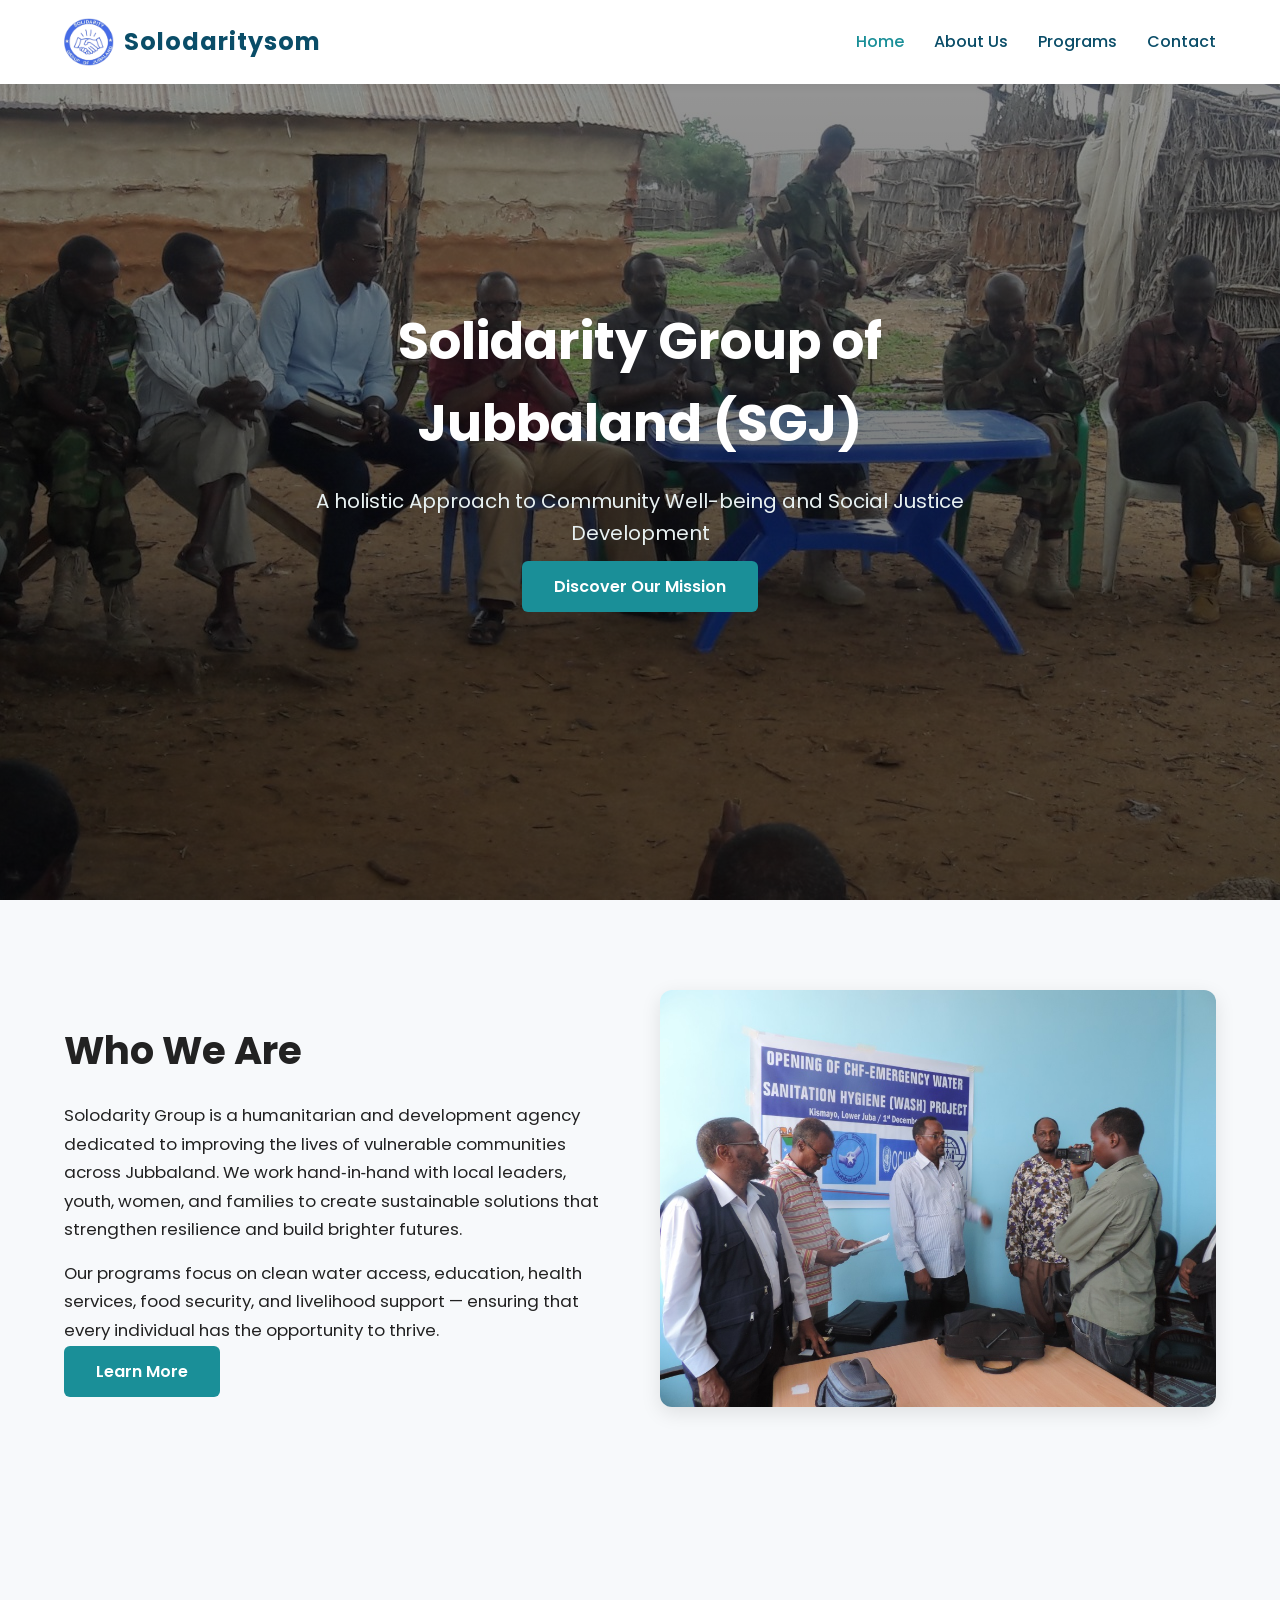
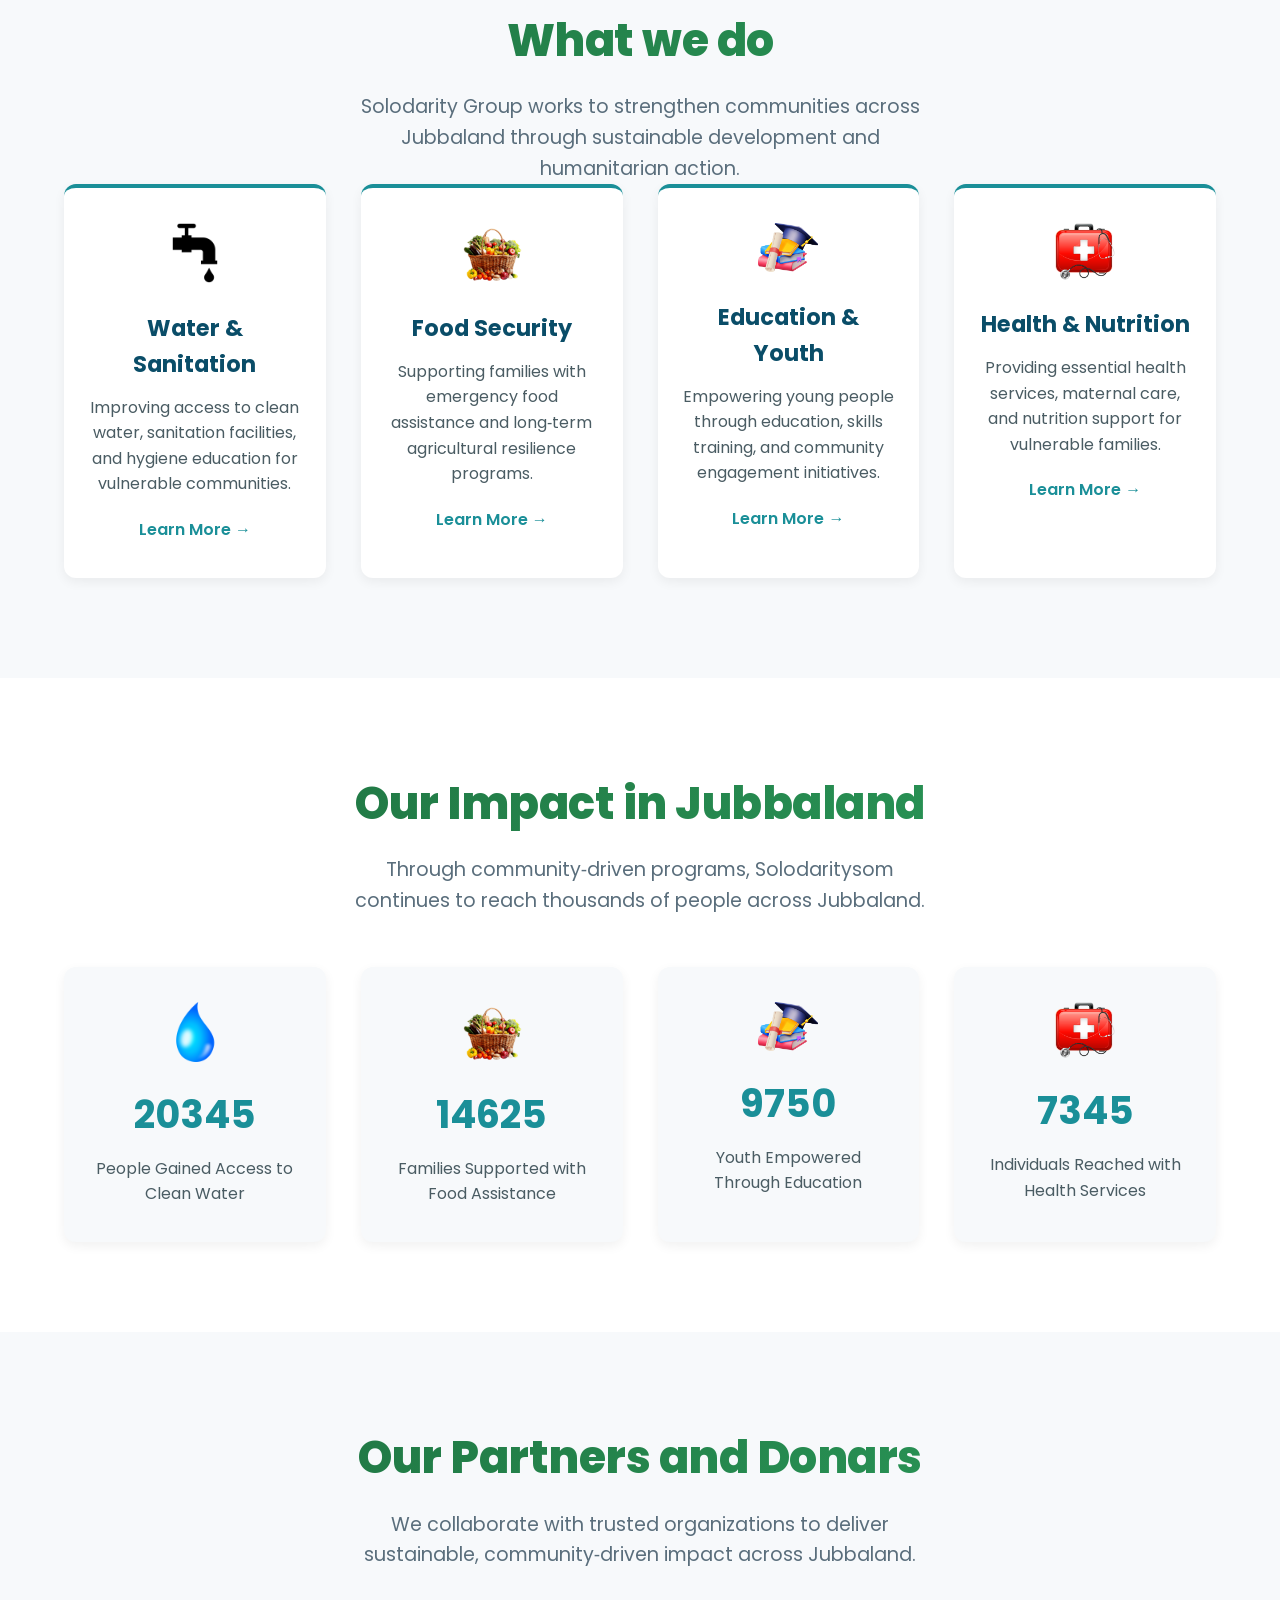
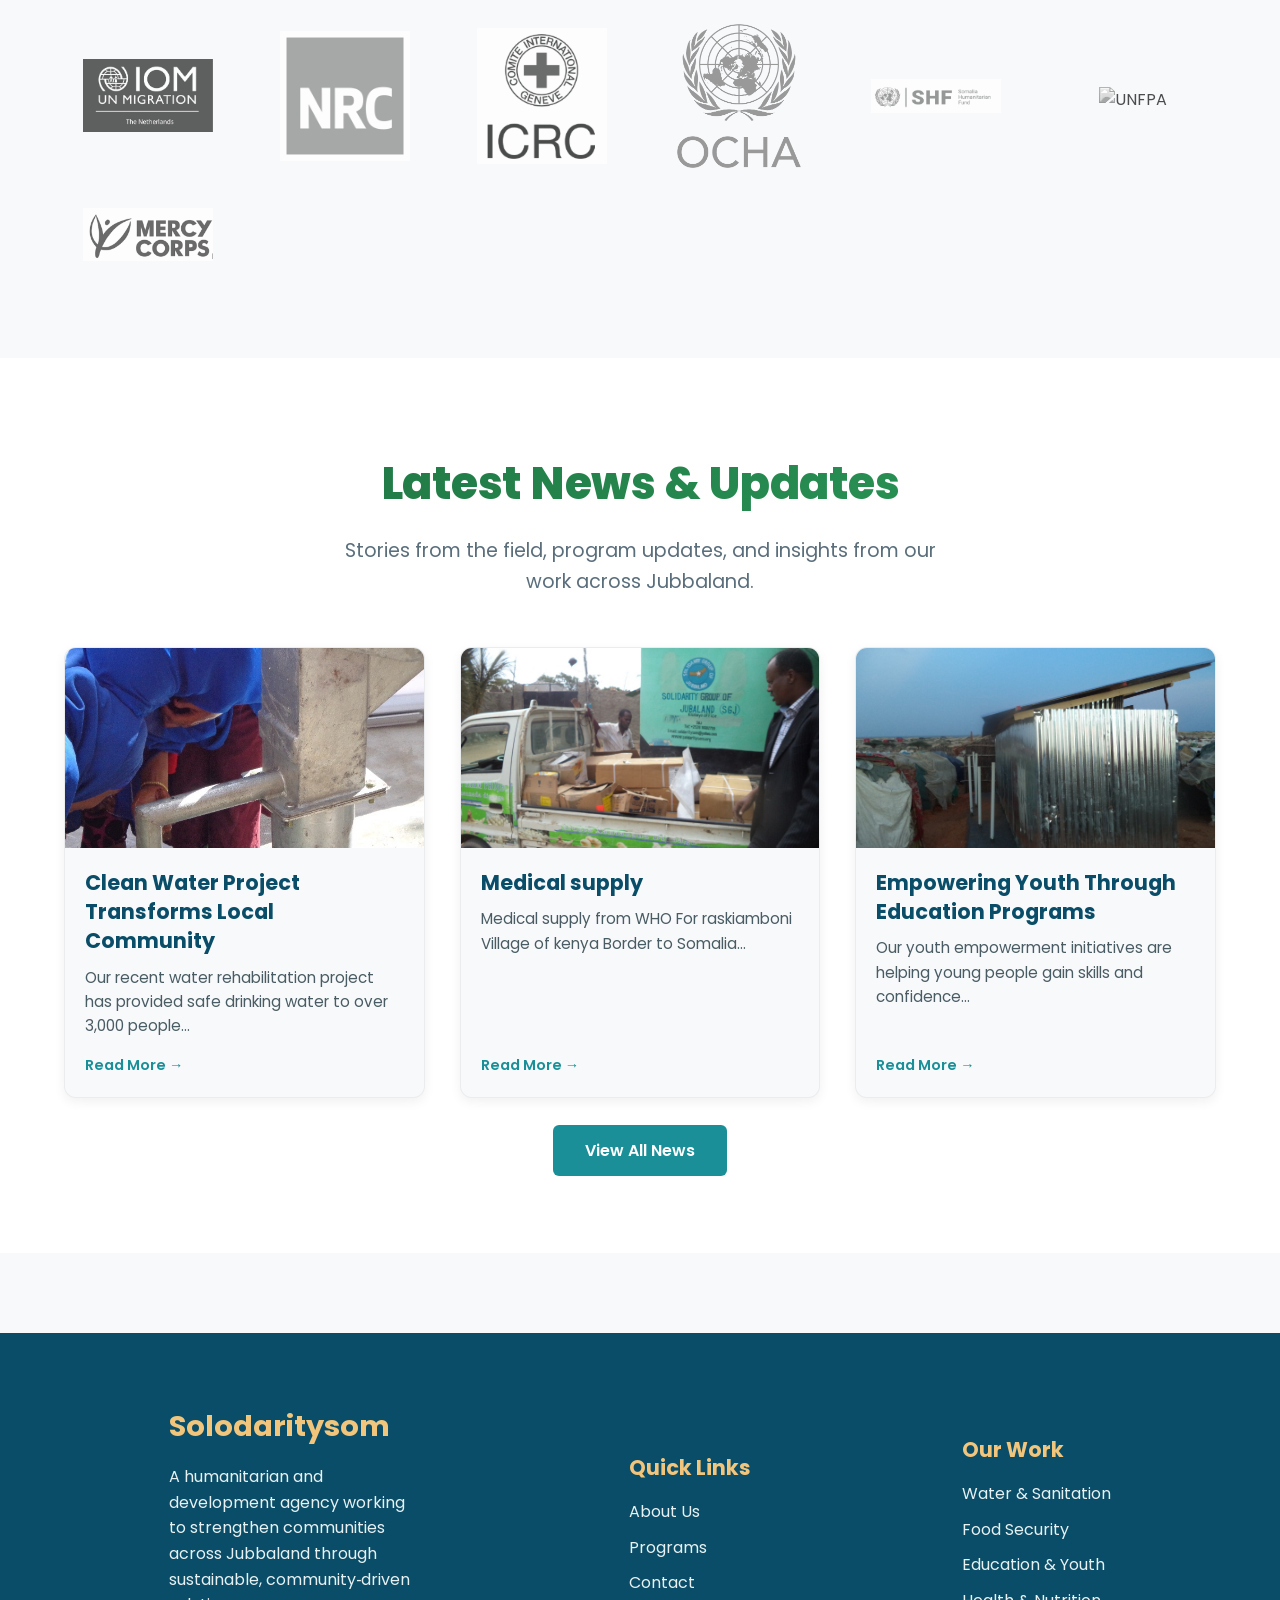
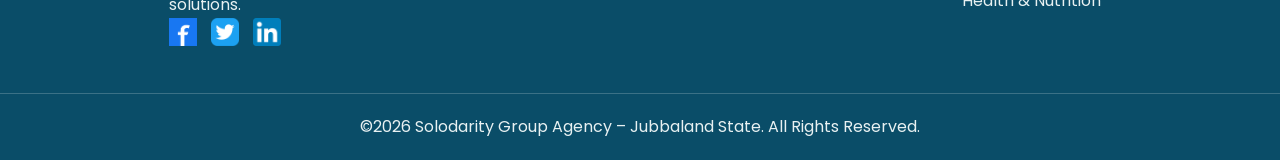
==== index.html @ e0de4ee2 "Updated the third face" ====
<!DOCTYPE html>
<html lang="en">
<head>
    <meta charset="UTF-8">
    <meta name="viewport" content="width=device-width, initial-scale=1.0">
    <title>Solodaritysom Agency | Jubbaland State</title>

    <!-- Main Stylesheet -->
    <link rel="stylesheet" href="assets/css/style.css">

    <!-- Google Fonts -->
    <link href="https://fonts.googleapis.com/css2?family=Poppins:wght@300;400;600;700&display=swap" rel="stylesheet">
    <style>
        .logo{
            display: flex;
            justify-content: center;
            flex-direction: row-reverse;
            align-items: center;
            
        }
        .logo img{
            width:50%;
            max-width:50px;
            margin-right:10px;
        }
    

     
        

        /* ========== TEAM SECTION STYLES ========== */
        .team-section {
            padding: 5rem 0;
            position: relative;
            overflow: hidden;
        }

        /* Decorative background elements */
        .team-section::before {
            content: '';
            position: absolute;
            top: -50%;
            right: -10%;
            width: 500px;
            height: 500px;
            background: radial-gradient(circle, rgba(30,111,63,0.03) 0%, rgba(30,111,63,0) 70%);
            border-radius: 50%;
            z-index: 0;
            pointer-events: none;
        }

        .team-section::after {
            content: '';
            position: absolute;
            bottom: -30%;
            left: -5%;
            width: 400px;
            height: 400px;
            background: radial-gradient(circle, rgba(43,155,90,0.03) 0%, rgba(43,155,90,0) 70%);
            border-radius: 50%;
            z-index: 0;
            pointer-events: none;
        }

        .section-header {
            text-align: center;
            margin-bottom: 3.5rem;
            position: relative;
            z-index: 1;
        }

        .section-title {
            font-size: 2.8rem;
            font-weight: 800;
            background: linear-gradient(135deg, #1e6f3f, #2b9b5a);
            background-clip: text;
            -webkit-background-clip: text;
            color: transparent;
            margin-bottom: 1rem;
            letter-spacing: -0.5px;
        }

        .section-subtitle {
            font-size: 1.2rem;
            color: #5a6e7c;
            max-width: 600px;
            margin: 0 auto;
            line-height: 1.6;
        }

        /* Team Grid - Responsive */
        .team-grid {
            display: grid;
            grid-template-columns: repeat(auto-fit, minmax(280px, 1fr));
            gap: 2.5rem;
            position: relative;
            z-index: 1;
        }

        /* Team Card Styling */
        .team-card {
            background: #ffffff;
            border-radius: 28px;
            overflow: hidden;
            box-shadow: 0 10px 30px rgba(0, 0, 0, 0.05);
            transition: all 0.4s cubic-bezier(0.4, 0, 0.2, 1);
            position: relative;
            backdrop-filter: blur(0px);
            border: 1px solid rgba(30, 111, 63, 0.08);
        }

        .team-card:hover {
            transform: translateY(-12px);
            box-shadow: 0 25px 45px rgba(30, 111, 63, 0.12);
            border-color: rgba(30, 111, 63, 0.2);
        }

        /* Image Container with Overlay */
        .team-image {
            position: relative;
            overflow: hidden;
            aspect-ratio: 1 / 1;
            background: linear-gradient(135deg, #e8f5e9, #c8e6d9);
        }

        .team-image img {
            width: 100%;
            height: 100%;
            object-fit: cover;
            transition: transform 0.6s ease;
        }

        .team-card:hover .team-image img {
            transform: scale(1.08);
        }

        /* Social Overlay */
        .social-overlay {
            position: absolute;
            bottom: -60px;
            left: 0;
            right: 0;
            background: linear-gradient(0deg, rgba(30,111,63,0.95) 0%, rgba(30,111,63,0.85) 100%);
            padding: 1rem;
            display: flex;
            justify-content: center;
            gap: 1.2rem;
            transition: bottom 0.4s ease;
            backdrop-filter: blur(4px);
        }

        .team-card:hover .social-overlay {
            bottom: 0;
        }

        .social-overlay a {
            color: white;
            font-size: 1.3rem;
            transition: all 0.3s ease;
            width: 36px;
            height: 36px;
            display: inline-flex;
            align-items: center;
            justify-content: center;
            border-radius: 50%;
            background: rgba(255, 255, 255, 0.2);
            text-decoration: none;
        }

        .social-overlay a:hover {
            background: white;
            color: #1e6f3f;
            transform: translateY(-3px);
        }

        /* Team Info */
        .team-info {
            padding: 1.5rem;
            text-align: center;
            background: white;
        }

        .team-name {
            font-size: 1.4rem;
            font-weight: 700;
            color: #1e2a41;
            margin-bottom: 0.4rem;
            transition: color 0.3s;
        }

        .team-card:hover .team-name {
            color: #1e6f3f;
        }

        .team-title {
            font-size: 0.9rem;
            color: #1e6f3f;
            font-weight: 600;
            text-transform: uppercase;
            letter-spacing: 1px;
            margin-bottom: 0.8rem;
            display: inline-block;
            background: #eef7f0;
            padding: 0.2rem 0.8rem;
            border-radius: 20px;
        }

        .team-bio {
            font-size: 0.9rem;
            color: #6c7a8e;
            line-height: 1.5;
            margin-top: 0.5rem;
        }

        /* Responsive Breakpoints */
        @media (max-width: 992px) {
            .team-section {
                padding: 4rem 0;
            }
            
            .section-title {
                font-size: 2.4rem;
            }
            
            .section-subtitle {
                font-size: 1.1rem;
            }
            
            .team-grid {
                gap: 2rem;
            }
        }

        @media (max-width: 768px) {
            .team-section {
                padding: 3rem 0;
            }
            
            .section-title {
                font-size: 2rem;
            }
            
            .section-subtitle {
                font-size: 1rem;
                padding: 0 1rem;
            }
            
            .team-grid {
                grid-template-columns: repeat(auto-fit, minmax(260px, 1fr));
                gap: 1.8rem;
            }
            
            .team-name {
                font-size: 1.25rem;
            }
            
            .team-info {
                padding: 1.2rem;
            }
            
            .social-overlay {
                bottom: 0;
                opacity: 0.9;
                background: linear-gradient(0deg, rgba(30,111,63,0.98) 0%, rgba(30,111,63,0.9) 100%);
            }
            
            /* On mobile, always show social icons but with slight transparency */
            .team-card .social-overlay {
                bottom: 0;
                transform: translateY(0);
                background: linear-gradient(0deg, #1e6f3f, #2b9b5a);
            }
            
            .team-card:hover .social-overlay {
                bottom: 0;
            }
        }

        @media (max-width: 480px) {
            .team-section {
                padding: 2.5rem 0;
            }
            
            .section-title {
                font-size: 1.8rem;
            }
            
            .team-grid {
                grid-template-columns: 1fr;
                max-width: 320px;
                margin: 0 auto;
                gap: 1.5rem;
            }
            
            .team-name {
                font-size: 1.2rem;
            }
            
            .team-title {
                font-size: 0.8rem;
            }
            
            .team-bio {
                font-size: 0.85rem;
            }
            
            .social-overlay a {
                width: 32px;
                height: 32px;
                font-size: 1.1rem;
            }
        }

        /* Animation on Scroll (optional subtle entrance) */
        .team-card {
            opacity: 0;
            transform: translateY(30px);
            animation: fadeInUp 0.6s ease forwards;
        }

        .team-card:nth-child(1) { animation-delay: 0.1s; }
        .team-card:nth-child(2) { animation-delay: 0.2s; }
        .team-card:nth-child(3) { animation-delay: 0.3s; }
        .team-card:nth-child(4) { animation-delay: 0.4s; }

        @keyframes fadeInUp {
            to {
                opacity: 1;
                transform: translateY(0);
            }
        }

        /* Optional: subtle pulse on social icons */
        @keyframes gentlePulse {
            0%, 100% { transform: scale(1); }
            50% { transform: scale(1.05); }
        }

        .social-overlay a:hover {
            animation: gentlePulse 0.3s ease;
        }
      
    </style>

    
</head>

<body>

    <!-- ================= HEADER ================= -->
<header class="main-header">
    <div class="container header-container">

        <div class="logo">
            <h2>Solodaritysom</h2>
            <img src="assets/images/solidarityGroupLogo.png"/>
        </div>

        <nav class="navbar">
            <ul class="nav-links">
                <li><a href="index.html" class="active">Home</a></li>
                <li><a href="about.html">About Us</a></li>
                <li><a href="programs.html">Programs</a></li>
                <li><a href="contact.html">Contact</a></li>
            </ul>
        </nav>

        <!-- Mobile Menu Icon -->
        <div class="menu-toggle" id="mobile-menu">
            <span class="bar"></span>
            <span class="bar"></span>
            <span class="bar"></span>
        </div>

    </div>
</header>


    <!-- ================= HERO SECTION (Video will be added later) ================= -->
   <!-- ================= HERO SECTION WITH VIDEO ================= -->
<section class="hero">
    <video autoplay muted loop playsinline class="hero-video">
        <source src="assets/videos/homepage-video.mp4" type="video/mp4">
    </video>

    <div class="overlay"></div>

    <div class="hero-content fade-in">
        <h1>Solidarity Group of Jubbaland (SGJ)</h1>
        <p>A holistic Approach to Community Well-being and Social Justice Development</p>
        <a href="programs.html" class="btn-primary">Discover Our Mission</a>
    </div>
</section>
<section class="who-we-are">
    <div class="container who-grid">

        <div class="who-text reveal">
            <h2>Who We Are</h2>
            <p>
                Solodarity Group is a humanitarian and development agency dedicated to improving the lives of vulnerable communities across Jubbaland. 
                We work hand‑in‑hand with local leaders, youth, women, and families to create sustainable solutions that strengthen resilience and build brighter futures.
            </p>

            <p>
                Our programs focus on clean water access, education, health services, food security, and livelihood support — ensuring that every individual has the opportunity to thrive.
            </p>

            <a href="about.html" class="btn-primary">Learn More</a>
        </div>

        <div class="who-image reveal">
            <img src="assets/images/whoweare.jpeg" alt="Who We Are">
        </div>

    </div>
</section>
<!-- ================= PROGRAMS SECTION ================= -->
<section class="programs-section">
    <div class="container">
        <h2 class="section-title">What we do</h2>
        <p class="section-subtitle">
            Solodarity Group works to strengthen communities across Jubbaland through sustainable development and humanitarian action.
        </p>

        <div class="programs-grid">

            <!-- Program Card 1 -->
            <div class="program-card">
                <div class="icon">
                    <img src="assets/images/icons/water_sanataion.png" alt="Water Access">
                </div>
                <h3>Water & Sanitation</h3>
                <p>Improving access to clean water, sanitation facilities, and hygiene education for vulnerable communities.</p>
                <a href="programs.html" class="learn-more">Learn More →</a>
            </div>

            <!-- Program Card 2 -->
            <div class="program-card">
                <div class="icon">
                    <img src="assets/images/icons/food-basket.png" alt="Food Security">
                </div>
                <h3>Food Security</h3>
                <p>Supporting families with emergency food assistance and long‑term agricultural resilience programs.</p>
                <a href="programs.html" class="learn-more">Learn More →</a>
            </div>

            <!-- Program Card 3 -->
            <div class="program-card">
                <div class="icon">
                    <img src="assets/images/icons/education-cap.png" alt="Education">
                </div>
                <h3>Education & Youth</h3>
                <p>Empowering young people through education, skills training, and community engagement initiatives.</p>
                <a href="programs.html" class="learn-more">Learn More →</a>
            </div>

            <!-- Program Card 4 -->
            <div class="program-card">
                <div class="icon">
                    <img src="assets/images/icons/health-care.png" alt="Health Support">
                </div>
                <h3>Health & Nutrition</h3>
                <p>Providing essential health services, maternal care, and nutrition support for vulnerable families.</p>
                <a href="programs.html" class="learn-more">Learn More →</a>
            </div>

        </div>
    </div>
</section>
<!-- ================= IMPACT SECTION ================= -->
<section class="impact-section">
    <div class="container">
        <h2 class="section-title">Our Impact in Jubbaland</h2>
        <p class="section-subtitle">
            Through community‑driven programs, Solodaritysom continues to reach thousands of people across Jubbaland.
        </p>

        <div class="impact-grid">

            <div class="impact-card">
                <img src="assets/images/icons/water-drop.png" alt="Water Impact">
                <h3 class="counter" data-target="25000">0</h3>
                <p>People Gained Access to Clean Water</p>
            </div>

            <div class="impact-card">
                <img src="assets/images/icons/food-basket.png" alt="Food Impact">
                <h3 class="counter" data-target="18000">0</h3>
                <p>Families Supported with Food Assistance</p>
            </div>

            <div class="impact-card">
                <img src="assets/images/icons/education-cap.png" alt="Education Impact">
                <h3 class="counter" data-target="12000">0</h3>
                <p>Youth Empowered Through Education</p>
            </div>

            <div class="impact-card">
                <img src="assets/images/icons/health-care.png" alt="Health Impact">
                <h3 class="counter" data-target="9000">0</h3>
                <p>Individuals Reached with Health Services</p>
            </div>

        </div>
    </div>
</section>

<!-- ================= PARTNERS SECTION ================= -->
<section class="partners-section">
    <div class="container">
        <h2 class="section-title">Our Partners and Donars</h2>
        <p class="section-subtitle">
            We collaborate with trusted organizations to deliver sustainable, community‑driven impact across Jubbaland.
        </p>

        <div class="partners-grid">

            <div class="partner-logo">
                <img src="assets/images/partners/iom.png" alt="IOM">
            </div>

            <div class="partner-logo">
                <img src="assets/images/partners/nrc.png" alt="NRC">
            </div>

            <div class="partner-logo">
                <img src="assets/images/partners/icrc.png" alt="ICRC">
            </div>

            <div class="partner-logo">
                <img src="assets/images/partners/ocha.png" alt="OCHA">
            </div>

            <div class="partner-logo">
                <img src="assets/images/partners/SHF.png" alt="SHF">
            </div>

            <div class="partner-logo">
                <img src="assets/images/partners/UNFPA.png" alt="UNFPA">
            </div>
  <div class="partner-logo">
                <img src="assets/images/partners/mercycorps.png" alt="mercycorps">
            </div>
        </div>
    </div>
</section>
<!-- ================= BLOG PREVIEW SECTION ================= -->
<section class="blog-preview-section">
    <div class="container">
        <h2 class="section-title">Latest News & Updates</h2>
        <p class="section-subtitle">
            Stories from the field, program updates, and insights from our work across Jubbaland.
        </p>

        <div class="blog-grid">

            <div class="blog-card reveal">
                <img src="assets/images/programs/water_comunity.jpeg" alt="Blog Image">
                <div class="blog-content">
                    <h3>Clean Water Project Transforms Local Community</h3>
                    <p>Our recent water rehabilitation project has provided safe drinking water to over 3,000 people...</p>
                    <a href="blog.html" class="read-more">Read More →</a>
                </div>
            </div>

            <div class="blog-card reveal">
                <img src="assets/images/programs/Medical_Supply.jpeg" alt="Blog Image">
                <div class="blog-content">
                    <h3>Medical supply</h3>
                    <p>Medical supply from WHO For raskiamboni Village of kenya Border to Somalia...</p>
                    <a href="blog.html" class="read-more">Read More →</a>
                </div>
            </div>

            <div class="blog-card reveal">
                <img src="assets/images/programs/oldtoilets.jpeg" alt="Blog Image">
                <div class="blog-content">
                    <h3>Empowering Youth Through Education Programs</h3>
                    <p>Our youth empowerment initiatives are helping young people gain skills and confidence...</p>
                    <a href="blog.html" class="read-more">Read More →</a>
                </div>
            </div>

        </div>

        <div class="blog-btn-container">
            <a href="blog.html" class="btn-primary">View All News</a>
        </div>
    </div>
</section>
<!-- ===========================
     WHO WE ARE SECTION
=========================== -->


    <!-- ================= FOOTER ================= -->
<footer class="footer">
    <div class="container footer-grid">

        <!-- Column 1: About -->
        <div class="footer-col">
            <h3>Solodaritysom</h3>
            <p>
                A humanitarian and development agency working to strengthen communities 
                across Jubbaland through sustainable, community‑driven solutions.
            </p>

            <div class="social-links">
                <a href="#"><img src="assets/images/icons/facebook.webp" alt="Facebook"></a>
                <a href="#"><img src="assets/images/icons/twitter-app-icon.webp" alt="Twitter"></a>
                <a href="#"><img src="assets/images/icons/LinkedIn_icon.svg.webp" alt="LinkedIn"></a>
                
            </div>
        </div>

        <!-- Column 2: Quick Links -->
        <div class="footer-col">
            <h4>Quick Links</h4>
            <ul>
                <li><a href="about.html">About Us</a></li>
                <li><a href="programs.html">Programs</a></li>
                <li><a href="contact.html">Contact</a></li>
             
            </ul>
        </div>

        <!-- Column 3: Programs -->
        <div class="footer-col">
            <h4>Our Work</h4>
            <ul>
                <li><a href="#">Water & Sanitation</a></li>
                <li><a href="#">Food Security</a></li>
                <li><a href="#">Education & Youth</a></li>
                <li><a href="#">Health & Nutrition</a></li>
            </ul>
        </div>

        <!-- Column 4: Newsletter -->
      

    </div>

    <div class="footer-bottom">
        <p>©2026 Solodarity Group Agency – Jubbaland State. All Rights Reserved.</p>
    </div>
</footer>


    <!-- Main JS -->
    <script src="assets/js/main.js"></script>

</body>
</html>
---- assets/css/style.css ----
/* Global Reset */
* {
    margin: 0;
    padding: 0;
    box-sizing: border-box;
}

body {
    font-family: 'Poppins', sans-serif;
    background: #f7f9fb;
    color: #222;
    line-height: 1.6;
}

/* Header */
.main-header {
    width: 100%;
    padding: 20px 60px;
    display: flex;
    justify-content: space-between;
    align-items: center;
    background: #ffffff;
    box-shadow: 0 2px 10px rgba(0,0,0,0.05);
    position: fixed;
    top: 0;
    z-index: 1000;
}

.logo h2 {
    color: #0a4d68;
    font-weight: 700;
}

.navbar ul {
    display: flex;
    gap: 30px;
    list-style: none;
}

.navbar a {
    text-decoration: none;
    color: #0a4d68;
    font-weight: 500;
}

.navbar a.active,
.navbar a:hover {
    color: #1a8f98;
}
/* ================= HEADER STYLING ================= */

.main-header {
    width: 100%;
    background: #ffffff;
    padding: 18px 0;
    position: fixed;
    top: 0;
    left: 0;
    z-index: 2000;
    box-shadow: 0 2px 10px rgba(0,0,0,0.05);
    transition: 0.3s ease;
}

.header-container {
    width: 90%;
    max-width: 1300px;
    margin: auto;
    display: flex;
    justify-content: space-between;
    align-items: center;
}

.logo h2 {
    color: #0A4D68;
    font-weight: 700;
    letter-spacing: 1px;
}

/* Desktop Navigation */
.nav-links {
    display: flex;
    gap: 35px;
    list-style: none;
}

.nav-links a {
    text-decoration: none;
    color: #0A4D68;
    font-weight: 500;
    transition: 0.3s ease;
}

.nav-links a:hover,
.nav-links a.active {
    color: #1A8F98;
}

/* ================= MOBILE MENU ================= */

.menu-toggle {
    display: none;
    flex-direction: column;
    cursor: pointer;
    gap: 5px;
}

.menu-toggle .bar {
    width: 28px;
    height: 3px;
    background: #0A4D68;
    transition: 0.3s ease;
}

/* Mobile Navigation Hidden by Default */
.nav-links {
    transition: 0.4s ease;
}

@media (max-width: 900px) {

    .menu-toggle {
        display: flex;
    }

    .nav-links {
        position: absolute;
        top: 70px;
        right: 0;
        width: 100%;
        background: #ffffff;
        flex-direction: column;
        align-items: center;
        padding: 25px 0;
        gap: 25px;
        transform: translateY(-200%);
        box-shadow: 0 4px 12px rgba(0,0,0,0.1);
    }

    .nav-links.active {
        transform: translateY(0);
    }

    /* Hamburger Animation */
    .menu-toggle.open .bar:nth-child(1) {
        transform: rotate(45deg) translate(5px, 6px);
    }

    .menu-toggle.open .bar:nth-child(2) {
        opacity: 0;
    }

    .menu-toggle.open .bar:nth-child(3) {
        transform: rotate(-45deg) translate(5px, -6px);
    }
}

/* Sticky Header Shrink Effect */
.main-header.scrolled {
    padding: 10px 0;
    box-shadow: 0 3px 12px rgba(0,0,0,0.1);
}

/* Hero Section */

.hero {
    height: 100vh;
    background: linear-gradient(to bottom, rgba(0,0,0,0.4), rgba(0,0,0,0.6)),
                url('../images/banner.jpeg') center/cover no-repeat;
    display: flex;
    justify-content: center;
    align-items: center;
    text-align: center;
    padding: 0 20px;
}

.hero h1 {
    font-size: 3rem;
    color: #fff;
    font-weight: 700;
}

.hero p {
    color: #e6e6e6;
    margin: 20px 0;
    font-size: 1.2rem;
}

.btn-primary {
    padding: 12px 30px;
    background: #1a8f98;
    color: #fff;
    text-decoration: none;
    border-radius: 6px;
    font-weight: 600;
}
/* ================= BLOG HERO ================= */
.blog-hero {
    padding: 140px 0 80px;
    background: linear-gradient(rgba(10,20,30,0.6), rgba(10,20,30,0.6)),
                url('../images/Solodarity\ Group\ agency.png') center/cover no-repeat;
    text-align: center;
    color: #fff;
}

/* ================= BLOG LIST ================= */
/* ================= BLOG LIST SECTION - COMPLETE RESPONSIVE STYLES ================= */

.blog-list-section {
    padding: 5rem 0;
    background: #f8fafd;
    width: 100%;
    overflow-x: hidden;
}

.container {
    width: 90%;
    max-width: 1280px;
    margin: 0 auto;
}

.blog-list-grid {
    display: grid;
    grid-template-columns: repeat(3, 1fr);
    gap: 2rem;
    margin-top: 1rem;
}

/* Blog Card Styles */
.blog-card {
    background: #ffffff;
    border-radius: 28px;
    overflow: hidden;
    box-shadow: 0 10px 25px rgba(0, 0, 0, 0.05);
    transition: all 0.3s cubic-bezier(0.4, 0, 0.2, 1);
    display: flex;
    flex-direction: column;
    height: 100%;
}

.blog-card:hover {
    transform: translateY(-8px);
    box-shadow: 0 20px 35px -12px rgba(0, 0, 0, 0.15);
}

.blog-card img {
    width: 100%;
    height: 220px;
    object-fit: cover;
    transition: transform 0.5s ease;
}

.blog-card:hover img {
    transform: scale(1.05);
}

.blog-content {
    padding: 1.8rem;
    flex: 1;
    display: flex;
    flex-direction: column;
}

.blog-content h3 {
    font-size: 1.35rem;
    font-weight: 700;
    color: #1e2a41;
    margin-bottom: 0.75rem;
    line-height: 1.4;
    transition: color 0.3s ease;
}

.blog-card:hover .blog-content h3 {
    color: #1e6f3f;
}

.blog-content p {
    color: #5a6e7c;
    line-height: 1.6;
    margin-bottom: 1.25rem;
    font-size: 0.95rem;
    flex: 1;
}

.read-more {
    display: inline-flex;
    align-items: center;
    gap: 6px;
    color: #1e6f3f;
    font-weight: 600;
    text-decoration: none;
    font-size: 0.9rem;
    transition: gap 0.3s ease;
    margin-top: auto;
}

.read-more:hover {
    gap: 12px;
    color: #145c34;
}

/* Reveal Animation */
.reveal {
    opacity: 0;
    transform: translateY(30px);
    transition: all 0.7s ease;
}

.reveal.active {
    opacity: 1;
    transform: translateY(0);
}

/* ================= RESPONSIVE BREAKPOINTS ================= */

/* Tablet Landscape / Medium Screens (1024px and below) */
@media (max-width: 1024px) {
    .blog-list-grid {
        gap: 1.5rem;
    }
    
    .blog-content {
        padding: 1.5rem;
    }
    
    .blog-content h3 {
        font-size: 1.25rem;
    }
    
    .blog-card img {
        height: 200px;
    }
}

/* Tablet Portrait (768px to 1023px) */
@media (max-width: 768px) {
    .blog-list-section {
        padding: 3.5rem 0;
    }
    
    .blog-list-grid {
        grid-template-columns: repeat(2, 1fr);
        gap: 1.5rem;
    }
    
    .blog-content {
        padding: 1.25rem;
    }
    
    .blog-content h3 {
        font-size: 1.2rem;
    }
    
    .blog-content p {
        font-size: 0.9rem;
        line-height: 1.5;
    }
    
    .blog-card img {
        height: 180px;
    }
}

/* Mobile Large (480px to 767px) */
@media (max-width: 600px) {
    .blog-list-section {
        padding: 2.5rem 0;
    }
    
    .blog-list-grid {
        grid-template-columns: 1fr;
        gap: 1.8rem;
        max-width: 450px;
        margin-left: auto;
        margin-right: auto;
    }
    
    .blog-content {
        padding: 1.25rem;
    }
    
    .blog-content h3 {
        font-size: 1.2rem;
    }
    
    .blog-card img {
        height: 200px;
    }
}

/* Mobile Small (up to 480px) */
@media (max-width: 480px) {
    .blog-list-section {
        padding: 2rem 0;
    }
    
    .container {
        width: 92%;
    }
    
    .blog-list-grid {
        gap: 1.5rem;
    }
    
    .blog-content {
        padding: 1rem;
    }
    
    .blog-content h3 {
        font-size: 1.1rem;
        margin-bottom: 0.5rem;
    }
    
    .blog-content p {
        font-size: 0.85rem;
        margin-bottom: 1rem;
    }
    
    .blog-card img {
        height: 180px;
    }
    
    .read-more {
        font-size: 0.85rem;
    }
}

/* Optional: Add smooth container padding for extra small devices */
@media (max-width: 360px) {
    .blog-content {
        padding: 0.9rem;
    }
    
    .blog-content h3 {
        font-size: 1rem;
    }
}

/* ================= ADDITIONAL ENHANCEMENTS ================= */

/* Optional: Add a subtle gradient border on hover for cards */
.blog-card {
    position: relative;
    border: 1px solid rgba(0, 0, 0, 0.05);
}

.blog-card::before {
    content: '';
    position: absolute;
    top: 0;
    left: 0;
    right: 0;
    height: 4px;
    background: linear-gradient(90deg, #1e6f3f, #2b9b5a);
    transform: scaleX(0);
    transition: transform 0.3s ease;
    border-radius: 28px 28px 0 0;
}

.blog-card:hover::before {
    transform: scaleX(1);
}

/* Optional: Image overlay effect for better visual appeal */
.blog-card {
    position: relative;
}

.blog-card img {
    display: block;
}

/* Accessibility: Focus styles for better keyboard navigation */
.read-more:focus-visible {
    outline: 2px solid #1e6f3f;
    outline-offset: 2px;
    border-radius: 4px;
}

/* Optional: Loading lazy images gracefully */
.blog-card img[loading="lazy"] {
    background: #f0f2f5;
}

/* ================= HERO VIDEO SECTION ================= */

.hero {
    position: relative;
    height: 100vh;
    width: 100%;
    overflow: hidden;
    display: flex;
    justify-content: center;
    align-items: center;
}

.hero-video {
    position: absolute;
    top: 50%;
    left: 50%;
    min-width: 100%;
    min-height: 100%;
    width: auto;
    height: auto;
    z-index: -2;
    transform: translate(-50%, -50%);
    object-fit: cover;
}

/* Dark overlay */
.overlay {
    position: absolute;
    top: 0;
    left: 0;
    width: 100%;
    height: 100%;
    background: rgba(10, 20, 30, 0.55);
    z-index: -1;
}

/* Hero content */
.hero-content {
    text-align: center;
    color: #fff;
    padding: 0 20px;
    max-width: 800px;
}

.hero-content h1 {
    font-size: 3.2rem;
    font-weight: 700;
    margin-bottom: 15px;
}

.hero-content p {
    font-size: 1.25rem;
    margin-bottom: 25px;
    color: #e8f1f2;
}

/* Button */
.btn-primary {
    padding: 14px 32px;
    background: #1a8f98;
    color: #fff;
    text-decoration: none;
    border-radius: 6px;
    font-weight: 600;
    transition: 0.3s ease;
}

.btn-primary:hover {
    background: #0f6c74;
}

/* Fade-in animation */
.fade-in {
    opacity: 0;
    animation: fadeIn 1.8s ease forwards;
}

@keyframes fadeIn {
    to {
        opacity: 1;
    }
}

/* Mobile fallback image */
@media (max-width: 768px) {
    .hero-video {
        display: none;
    }

    .hero {
        background: url('../images/banner.jpeg') center/cover no-repeat;
    }

    .hero-content h1 {
        font-size: 2.2rem;
    }
}
/* ================= PROGRAMS SECTION ================= */

.programs-section {
    padding: 100px 0;
    background: #f7f9fb;
}

.section-title {
    text-align: center;
    font-size: 2.4rem;
    font-weight: 700;
    color: #0A4D68;
    margin-bottom: 10px;
}

.section-subtitle {
    text-align: center;
    max-width: 700px;
    margin: 0 auto 50px;
    color: #4a5c63;
    font-size: 1.1rem;
}

.programs-grid {
    display: grid;
    grid-template-columns: repeat(4, 1fr);
    gap: 35px;
}

.program-card {
    background: #ffffff;
    padding: 35px 25px;
    border-radius: 12px;
    text-align: center;
    box-shadow: 0 4px 12px rgba(0,0,0,0.06);
    transition: 0.3s ease;
    border-top: 4px solid #1A8F98;
}

.program-card:hover {
    transform: translateY(-8px);
    box-shadow: 0 8px 20px rgba(0,0,0,0.12);
}

.program-card .icon img {
    width: 60px;
    margin-bottom: 20px;
}

.program-card h3 {
    font-size: 1.4rem;
    color: #0A4D68;
    margin-bottom: 12px;
}

.program-card p {
    color: #4a5c63;
    font-size: 1rem;
    margin-bottom: 20px;
}

.learn-more {
    text-decoration: none;
    color: #1A8F98;
    font-weight: 600;
    transition: 0.3s ease;
}

.learn-more:hover {
    color: #0f6c74;
}
/* ================= PROGRAMS HERO ================= */
.programs-hero {
    padding: 140px 0 80px;
    background: linear-gradient(rgba(10,20,30,0.6), rgba(10,20,30,0.6)),
                url('../images/programs-hero.jpg') center/cover no-repeat;
    text-align: center;
    color: #fff;
}

.programs-hero h1 {
    font-size: 2.8rem;
    margin-bottom: 10px;
}

/* ================= OVERVIEW GRID ================= */
.programs-overview {
    padding: 80px 0;
    background: #f7f9fb;
}

.overview-grid {
    display: grid;
    grid-template-columns: repeat(4, 1fr);
    gap: 35px;
}

.overview-card {
    background: #ffffff;
    padding: 30px;
    border-radius: 12px;
    text-align: center;
    box-shadow: 0 4px 12px rgba(0,0,0,0.06);
    transition: 0.3s ease;
}

.overview-card:hover {
    transform: translateY(-8px);
}

.overview-card img {
    width: 60px;
    margin-bottom: 15px;
}

/* ================= DETAILED PROGRAM SECTIONS ================= */
.program-detail {
    padding: 80px 0;
    background: #ffffff;
}

.detail-grid {
    display: grid;
    grid-template-columns: 1fr 1fr;
    gap: 40px;
    align-items: center;
}

.detail-text h2 {
    color: #0A4D68;
    margin-bottom: 15px;
}

.detail-text ul {
    margin-top: 15px;
    padding-left: 20px;
}

.detail-text ul li {
    margin-bottom: 8px;
}

.detail-image img {
    width: 100%;
    border-radius: 12px;
}

/* Reverse layout */
.program-detail.reverse .detail-grid {
    direction: rtl;
}

.program-detail.reverse .detail-text,
.program-detail.reverse .detail-image {
    direction: ltr;
}

/* Responsive */
@media (max-width: 900px) {
    .overview-grid {
        grid-template-columns: repeat(2, 1fr);
    }

    .detail-grid {
        grid-template-columns: 1fr;
    }

    .program-detail.reverse .detail-grid {
        direction: ltr;
    }
}

@media (max-width: 600px) {
    .overview-grid {
        grid-template-columns: 1fr;
    }
}

/* Responsive Grid */
@media (max-width: 1100px) {
    .programs-grid {
        grid-template-columns: repeat(2, 1fr);
    }
}

@media (max-width: 600px) {
    .programs-grid {
        grid-template-columns: 1fr;
    }
}
/* ================= ABOUT HERO ================= */
.about-hero {
    padding: 140px 0 80px;
    background: linear-gradient(rgba(10,20,30,0.6), rgba(10,20,30,0.6)),
                url('../images/about-hero.jpg') center/cover no-repeat;
    text-align: center;
    color: #fff;
}

.about-hero h1 {
    font-size: 2.8rem;
    margin-bottom: 10px;
}

.about-hero p {
    font-size: 1.2rem;
    max-width: 700px;
    margin: auto;
}

/* ================= MISSION & VISION ================= */
.mission-vision {
    padding: 80px 0;
    background: #ffffff;
}

.mv-grid {
    display: grid;
    grid-template-columns: repeat(2, 1fr);
    gap: 40px;
}

.mv-card {
    background: #f7f9fb;
    padding: 40px;
    border-radius: 12px;
    box-shadow: 0 4px 12px rgba(0,0,0,0.06);
}

.mv-card h2 {
    color: #0A4D68;
    margin-bottom: 15px;
}

/* ================= VALUES SECTION ================= */
.values-section {
    padding: 80px 0;
    background: #f7f9fb;
}

.values-grid {
    display: grid;
    grid-template-columns: repeat(4, 1fr);
    gap: 35px;
}

.value-card {
    background: #ffffff;
    padding: 30px;
    border-radius: 12px;
    text-align: center;
    box-shadow: 0 4px 12px rgba(0,0,0,0.06);
    transition: 0.3s ease;
}

.value-card:hover {
    transform: translateY(-8px);
}

.value-card img {
    width: 60px;
    margin-bottom: 15px;
}

/* ================= LEADERSHIP SECTION ================= */
.leadership-section {
    padding: 80px 0;
    background: #ffffff;
}

.team-grid {
    display: grid;
    grid-template-columns: repeat(3, 1fr);
    gap: 35px;
}

.team-card {
    background: #f7f9fb;
    padding: 25px;
    border-radius: 12px;
    text-align: center;
    box-shadow: 0 4px 12px rgba(0,0,0,0.06);
}

.team-card img {
    width: 100%;
    border-radius: 12px;
    margin-bottom: 15px;
}

.team-card .role {
    color: #1A8F98;
    font-weight: 600;
    margin-bottom: 10px;
}

/* Responsive */
@media (max-width: 900px) {
    .mv-grid,
    .values-grid,
    .team-grid {
        grid-template-columns: 1fr;
    }
}

/* Footer */
.main-footer {
    text-align: center;
    padding: 20px;
    background: #0a4d68;
    color: #fff;
    margin-top: 50px;
}
/* ================= FOOTER ================= */

.footer {
    background: #0A4D68;
    color: #ffffff;
    padding: 70px 0 20px;
    margin-top: 80px;
}

.footer-grid {
    display: flex;
    flex-direction: row;
    justify-content: space-around;
    align-items: center;
}

.footer-col h3 {
    font-size: 1.8rem;
    margin-bottom: 15px;
    color: #F2C57C;
}
.footer-col{
    max-width:250px;
}
.footer-col h4 {
    font-size: 1.3rem;
    margin-bottom: 15px;
    color: #F2C57C;
}

.footer-col p {
    line-height: 1.6;
    color: #e8f1f2;
    
}

.footer-col ul {
    list-style: none;
    padding: 0;
}

.footer-col ul li {
    margin-bottom: 10px;
}

.footer-col ul li a {
    color: #e8f1f2;
    text-decoration: none;
    transition: 0.3s ease;
}

.footer-col ul li a:hover {
    color: #F2C57C;
}

/* Social Icons */
.social-links a img {
    width: 28px;
    margin-right: 10px;
    transition: 0.3s ease;
}

.social-links a img:hover {
    transform: scale(1.1);
}

/* Newsletter */
.newsletter-form {
    display: flex;
    margin-top: 15px;
}

.newsletter-form input {
    padding: 10px;
    width: 70%;
    border: none;
    border-radius: 6px 0 0 6px;
    outline: none;
}

.newsletter-form button {
    padding: 10px 20px;
    background: #1A8F98;
    border: none;
    color: #fff;
    border-radius: 0 6px 6px 0;
    cursor: pointer;
    transition: 0.3s ease;
}

.newsletter-form button:hover {
    background: #0f6c74;
}

/* Footer Bottom */
.footer-bottom {
    text-align: center;
    margin-top: 40px;
    padding-top: 20px;
    border-top: 1px solid rgba(255,255,255,0.2);
}

.footer-bottom p {
    color: #e8f1f2;
}

/* Responsive Footer */
@media (max-width: 900px) {
    .footer-grid {
        grid-template-columns: repeat(2, 1fr);
    }
}

@media (max-width: 600px) {
    .footer-grid {
        flex-direction: column;
        gap:20px;
    }
.who-image{
    display: none;
}
    .who-text{
padding:0 20px 0 20px;
    }

    .newsletter-form input,
    .newsletter-form button {
        width: 100%;
        border-radius: 6px;
        margin-bottom: 10px;
    }
}
/* ================= CONTACT HERO ================= */
.contact-hero {
    padding: 140px 0 80px;
    background: linear-gradient(rgba(10,20,30,0.6), rgba(10,20,30,0.6)),
                url('../images/contact-hero.jpg') center/cover no-repeat;
    text-align: center;
    color: #fff;
}

.contact-hero h1 {
    font-size: 2.8rem;
    margin-bottom: 10px;
}

/* ================= CONTACT SECTION ================= */
.contact-section {
    padding: 50px 20px;
    background: #ffffff;
}

.contact-grid {
    display: flex;
    justify-content: center;
    align-items: center;
}

.contact-info h2,
.contact-form h2 {
    color: #0A4D68;
    margin-bottom: 15px;
}
.contact-title{
    padding:20px;
    padding-left: 0px;
}
.info-item {
    display: flex;
    align-items: center;
    margin-bottom: 15px;
}

.info-item img {
    width: 28px;
    margin-right: 12px;
}

.contact-form form {
    display: flex;
    flex-direction: column;
    gap: 15px;
}

.contact-form input,
.contact-form textarea {
    padding: 12px;
    border: 1px solid #d0d7de;
    border-radius: 6px;
    font-size: 1rem;
}

.contact-form textarea {
    height: 150px;
    resize: none;
}

.contact-form button {
    padding: 12px;
    background: #1A8F98;
    color: #fff;
    border: none;
    border-radius: 6px;
    font-weight: 600;
    cursor: pointer;
    transition: 0.3s ease;
}

.contact-form button:hover {
    background: #0f6c74;
}

/* ================= MAP ================= */
.map-section iframe {
    width: 100%;
    border: none;
}

/* Responsive */
@media (max-width: 900px) {
    .contact-grid {
        grid-template-columns: 1fr;
    }
}

/* ================= IMPACT SECTION ================= */
.impact-section {
    padding: 90px 0;
    background: #ffffff;
    text-align: center;
}

.impact-grid {
    display: grid;
    grid-template-columns: repeat(4, 1fr);
    gap: 35px;
    margin-top: 50px;
}

.impact-card {
    background: #f7f9fb;
    padding: 35px 25px;
    border-radius: 12px;
    box-shadow: 0 4px 12px rgba(0,0,0,0.06);
    transition: 0.3s ease;
}

.impact-card:hover {
    transform: translateY(-8px);
}

.impact-card img {
    width: 60px;
    margin-bottom: 15px;
}

.impact-card h3 {
    font-size: 2.4rem;
    color: #1A8F98;
    margin-bottom: 10px;
    font-weight: 700;
}

.impact-card p {
    color: #4a5c63;
    font-size: 1rem;
}
/* ================= PARTNERS SECTION ================= */
.partners-section {
    padding: 90px 0;
    background: #f7f9fb;
    text-align: center;
}

.partners-grid {
    display: grid;
    grid-template-columns: repeat(6, 1fr);
    gap: 30px;
    margin-top: 50px;
    align-items: center;
}

.partner-logo img {
    width: 100%;
    max-width: 130px;
    filter: grayscale(100%);
    opacity: 0.8;
    transition: 0.3s ease;
}

.partner-logo img:hover {
    filter: grayscale(0%);
    opacity: 1;
    transform: scale(1.05);
}

/* Responsive */
@media (max-width: 1100px) {
    .partners-grid {
        grid-template-columns: repeat(3, 1fr);
    }
}

@media (max-width: 600px) {
    .partners-grid {
        grid-template-columns: repeat(2, 1fr);
    }
}
/* ================= SCROLL REVEAL ANIMATIONS ================= */

.reveal {
    opacity: 0;
    transform: translateY(30px);
    transition: all 1s ease;
}

.reveal.active {
    opacity: 1;
    transform: translateY(0);
}

/* Slide Left */
.reveal-left {
    opacity: 0;
    transform: translateX(-40px);
    transition: all 1s ease;
}

.reveal-left.active {
    opacity: 1;
    transform: translateX(0);
}

/* Slide Right */
.reveal-right {
    opacity: 0;
    transform: translateX(40px);
    transition: all 1s ease;
}

.reveal-right.active {
    opacity: 1;
    transform: translateX(0);
}

/* Fade Only */
.fade-in {
    opacity: 0;
    transition: opacity 1.2s ease;
}

.fade-in.active {
    opacity: 1;
}
/* ================= BLOG PREVIEW SECTION ================= */
.blog-preview-section {
    padding: 90px 0;
    background: #ffffff;
}

.blog-grid {
    display: grid;
    grid-template-columns: repeat(3, 1fr);
    gap: 35px;
    margin-top: 50px;
}

.blog-card {
    background: #f7f9fb;
    border-radius: 12px;
    overflow: hidden;
    box-shadow: 0 4px 12px rgba(0,0,0,0.06);
    transition: 0.3s ease;
}

.blog-card:hover {
    transform: translateY(-8px);
}

.blog-card img {
    width: 100%;
    height: 200px;
    object-fit: cover;
}

.blog-content {
    padding: 20px;
}

.blog-content h3 {
    font-size: 1.3rem;
    color: #0A4D68;
    margin-bottom: 10px;
}

.blog-content p {
    color: #4a5c63;
    margin-bottom: 15px;
}

.read-more {
    text-decoration: none;
    color: #1A8F98;
    font-weight: 600;
}

.blog-btn-container {
    text-align: center;
    margin-top: 40px;
}
/* ===========================
   WHO WE ARE SECTION
=========================== */
.who-we-are {
    padding: 90px 0;
    background: var(--light-bg);
}

.who-grid {
    display: grid;
    grid-template-columns: repeat(auto-fit, minmax(320px, 1fr));
    gap: 40px;
    align-items: center;
}

.who-text h2 {
    font-size: 2.4rem;
    color: var(--primary-dark);
    margin-bottom: 20px;
}

.who-text p {
    font-size: 1.05rem;
    line-height: 1.7;
    color: var(--text-light);
    margin-bottom: 15px;
}

.who-text .btn-primary {
    margin-top: 10px;
}

.who-image img {
    width: 100%;
    border-radius: 12px;
    box-shadow: 0 6px 20px rgba(0,0,0,0.1);
}

/* Reveal animation already exists in your CSS */

/* Responsive */
@media (max-width: 900px) {
    .blog-grid {
        grid-template-columns: 1fr 1fr;
    }
}

@media (max-width: 600px) {
    .blog-grid {
        grid-template-columns: 1fr;
    }
}

/* Responsive */
@media (max-width: 900px) {
    .impact-grid {
        grid-template-columns: repeat(2, 1fr);
    }
}

@media (max-width: 600px) {
    .impact-grid {
        grid-template-columns: 1fr;
    }
}
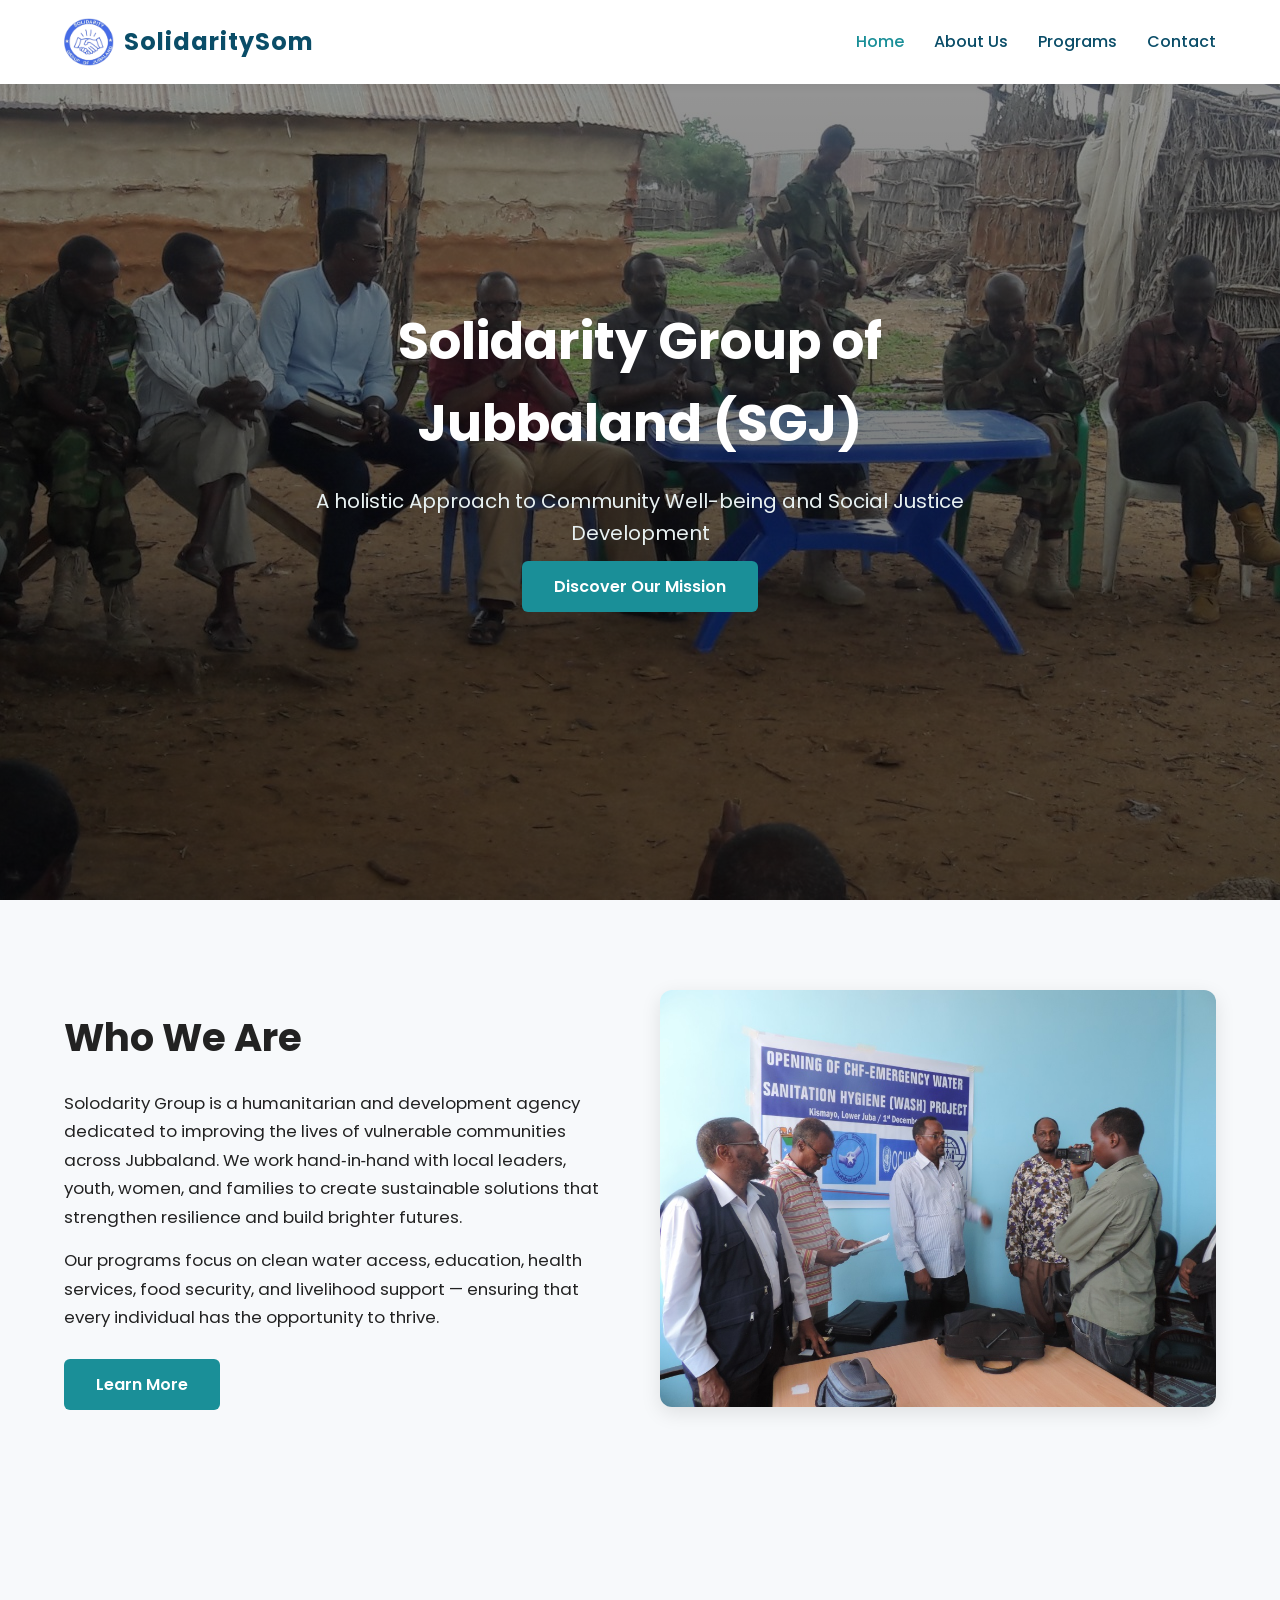
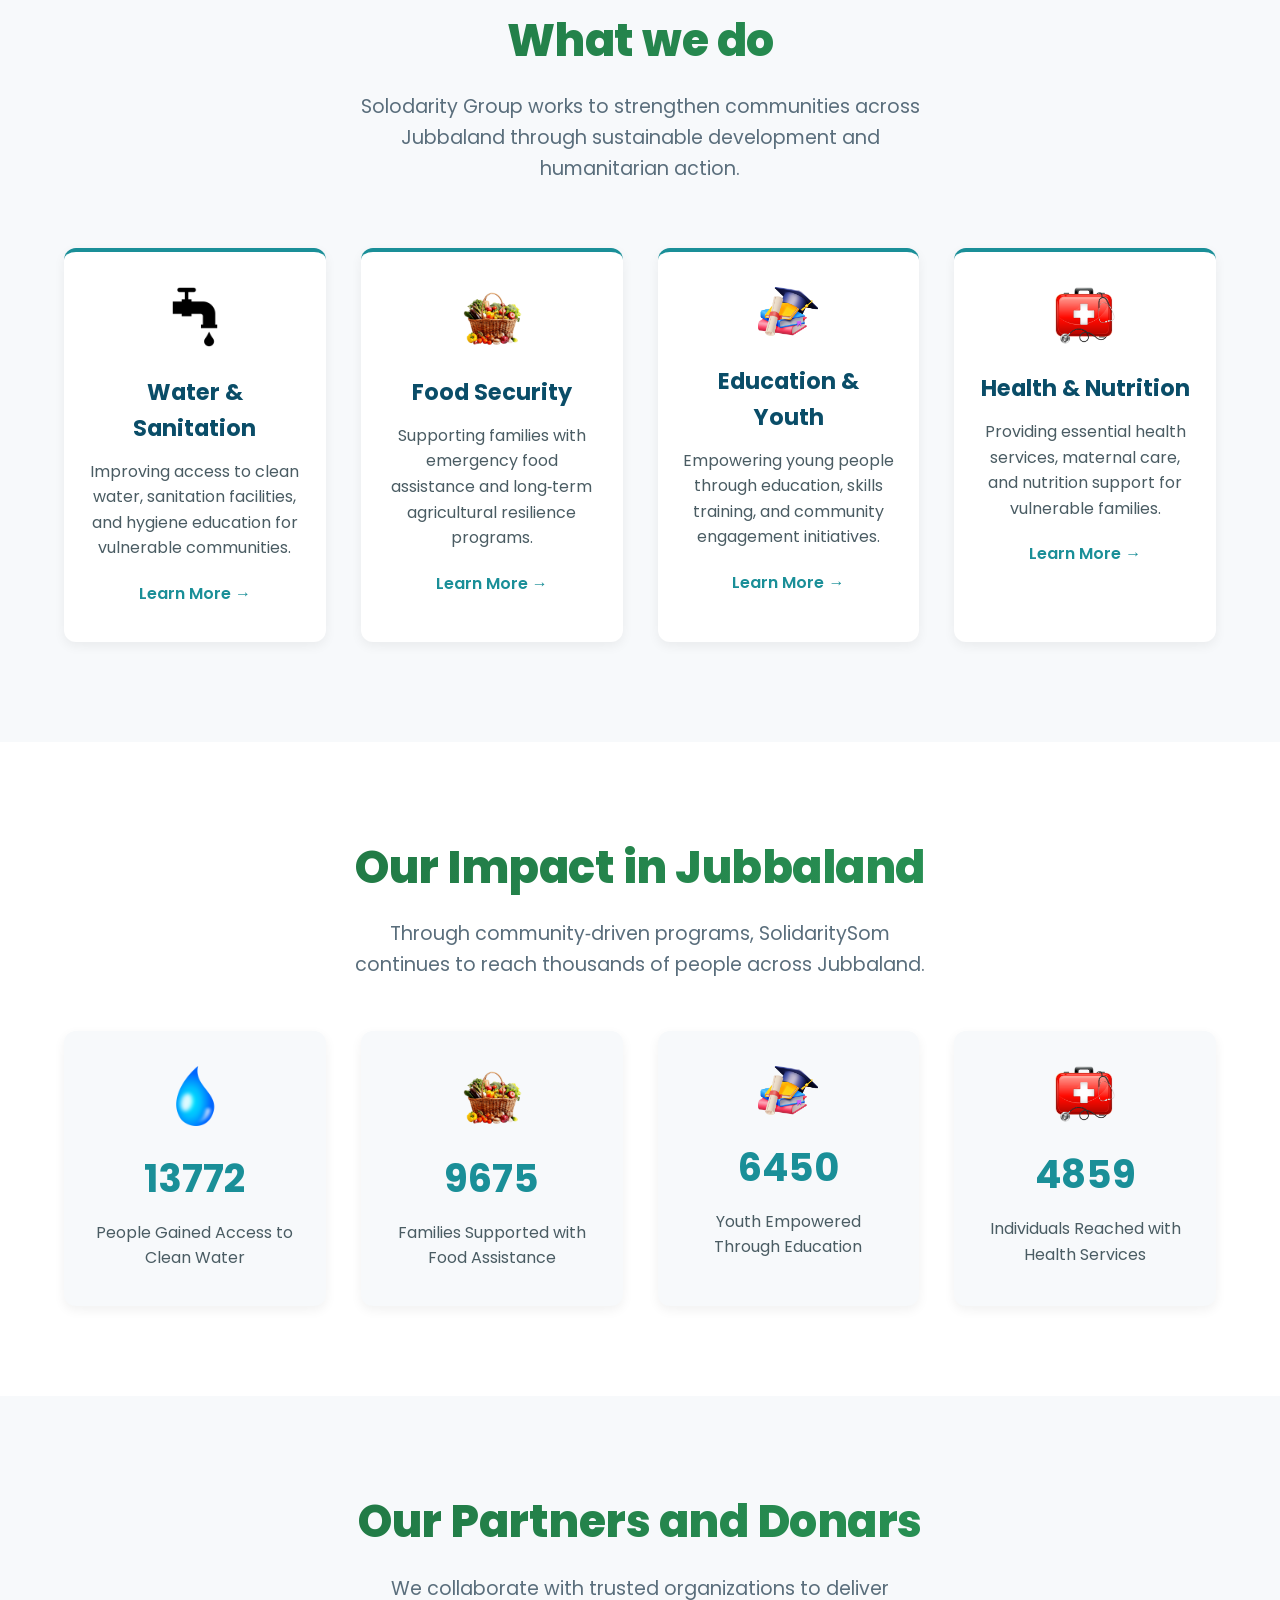
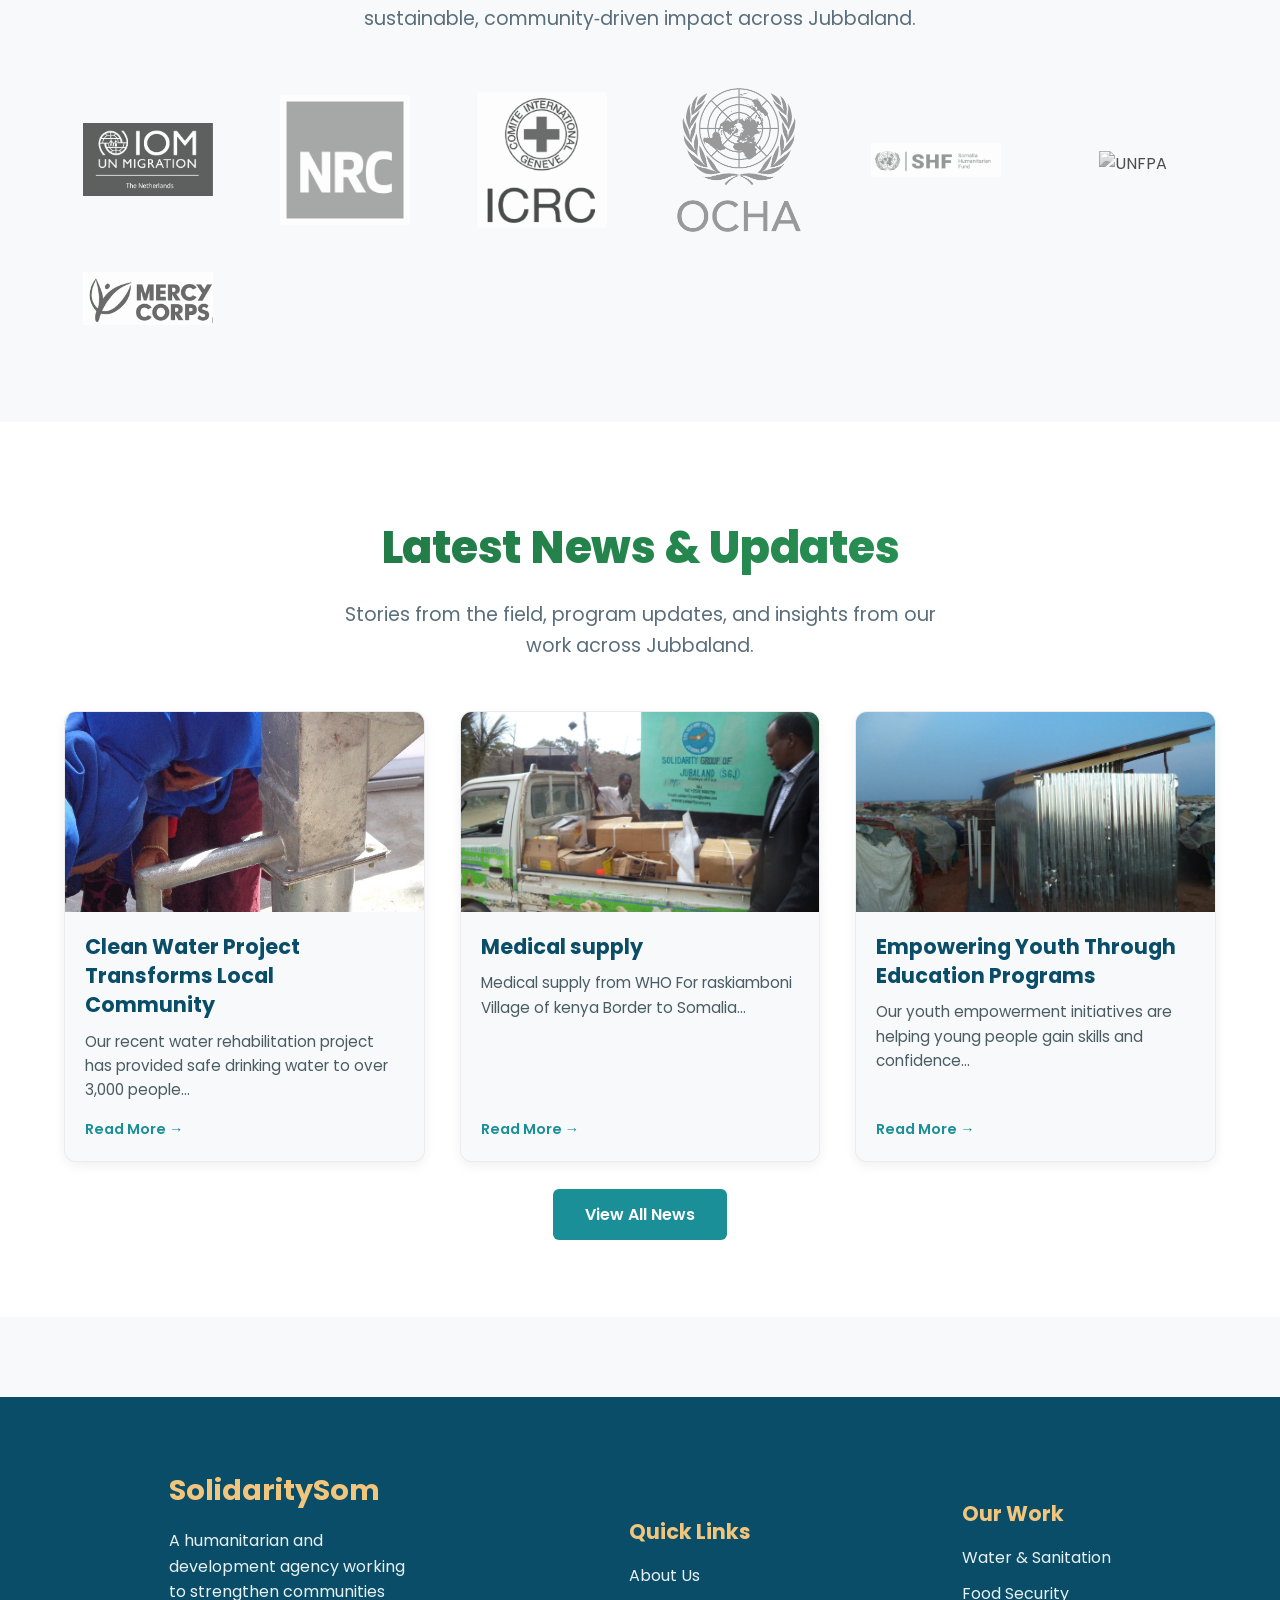
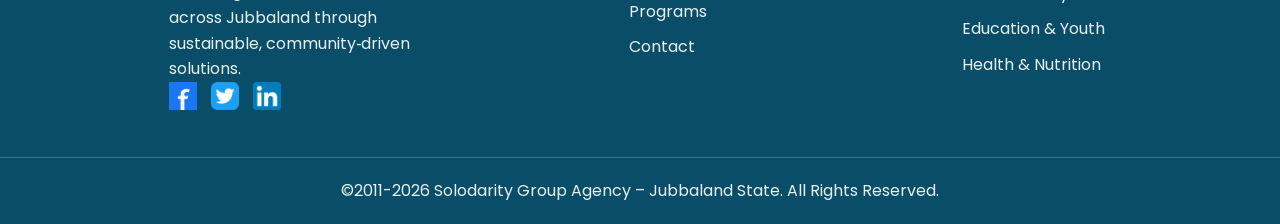
==== commit 55864575: "Version 0.4" ====
--- a/index.html
+++ b/index.html
@@ -3,7 +3,7 @@
 <head>
     <meta charset="UTF-8">
     <meta name="viewport" content="width=device-width, initial-scale=1.0">
-    <title>Solodaritysom Agency | Jubbaland State</title>
+    <title>SolidaritySom Group | Jubbaland State</title>
 
     <!-- Main Stylesheet -->
     <link rel="stylesheet" href="assets/css/style.css">
@@ -339,7 +339,12 @@
         .social-overlay a:hover {
             animation: gentlePulse 0.3s ease;
         }
-      
+        .descwhatwedo{
+            padding-bottom:4rem;
+        }
+      .whowearebtn{
+        padding-bottom:25px;
+      }
     </style>
 
     
@@ -352,7 +357,7 @@
     <div class="container header-container">
 
         <div class="logo">
-            <h2>Solodaritysom</h2>
+            <h2>SolidaritySom</h2>
             <img src="assets/images/solidarityGroupLogo.png"/>
         </div>
 
@@ -401,11 +406,11 @@
                 We work hand‑in‑hand with local leaders, youth, women, and families to create sustainable solutions that strengthen resilience and build brighter futures.
             </p>
 
-            <p>
+            <p class="whowearebtn">
                 Our programs focus on clean water access, education, health services, food security, and livelihood support — ensuring that every individual has the opportunity to thrive.
             </p>
 
-            <a href="about.html" class="btn-primary">Learn More</a>
+            <a href="about.html" class="btn-primary ">Learn More</a>
         </div>
 
         <div class="who-image reveal">
@@ -417,8 +422,8 @@
 <!-- ================= PROGRAMS SECTION ================= -->
 <section class="programs-section">
     <div class="container">
-        <h2 class="section-title">What we do</h2>
-        <p class="section-subtitle">
+        <h2 class="section-title whatwedo">What we do</h2>
+        <p class="section-subtitle descwhatwedo">
             Solodarity Group works to strengthen communities across Jubbaland through sustainable development and humanitarian action.
         </p>
 
@@ -472,7 +477,7 @@
     <div class="container">
         <h2 class="section-title">Our Impact in Jubbaland</h2>
         <p class="section-subtitle">
-            Through community‑driven programs, Solodaritysom continues to reach thousands of people across Jubbaland.
+            Through community‑driven programs, SolidaritySom continues to reach thousands of people across Jubbaland.
         </p>
 
         <div class="impact-grid">
@@ -599,7 +604,7 @@
 
         <!-- Column 1: About -->
         <div class="footer-col">
-            <h3>Solodaritysom</h3>
+            <h3>SolidaritySom</h3>
             <p>
                 A humanitarian and development agency working to strengthen communities 
                 across Jubbaland through sustainable, community‑driven solutions.
@@ -641,7 +646,7 @@
     </div>
 
     <div class="footer-bottom">
-        <p>©2026 Solodarity Group Agency – Jubbaland State. All Rights Reserved.</p>
+        <p>©2011-2026 Solodarity Group Agency – Jubbaland State. All Rights Reserved.</p>
     </div>
 </footer>
 
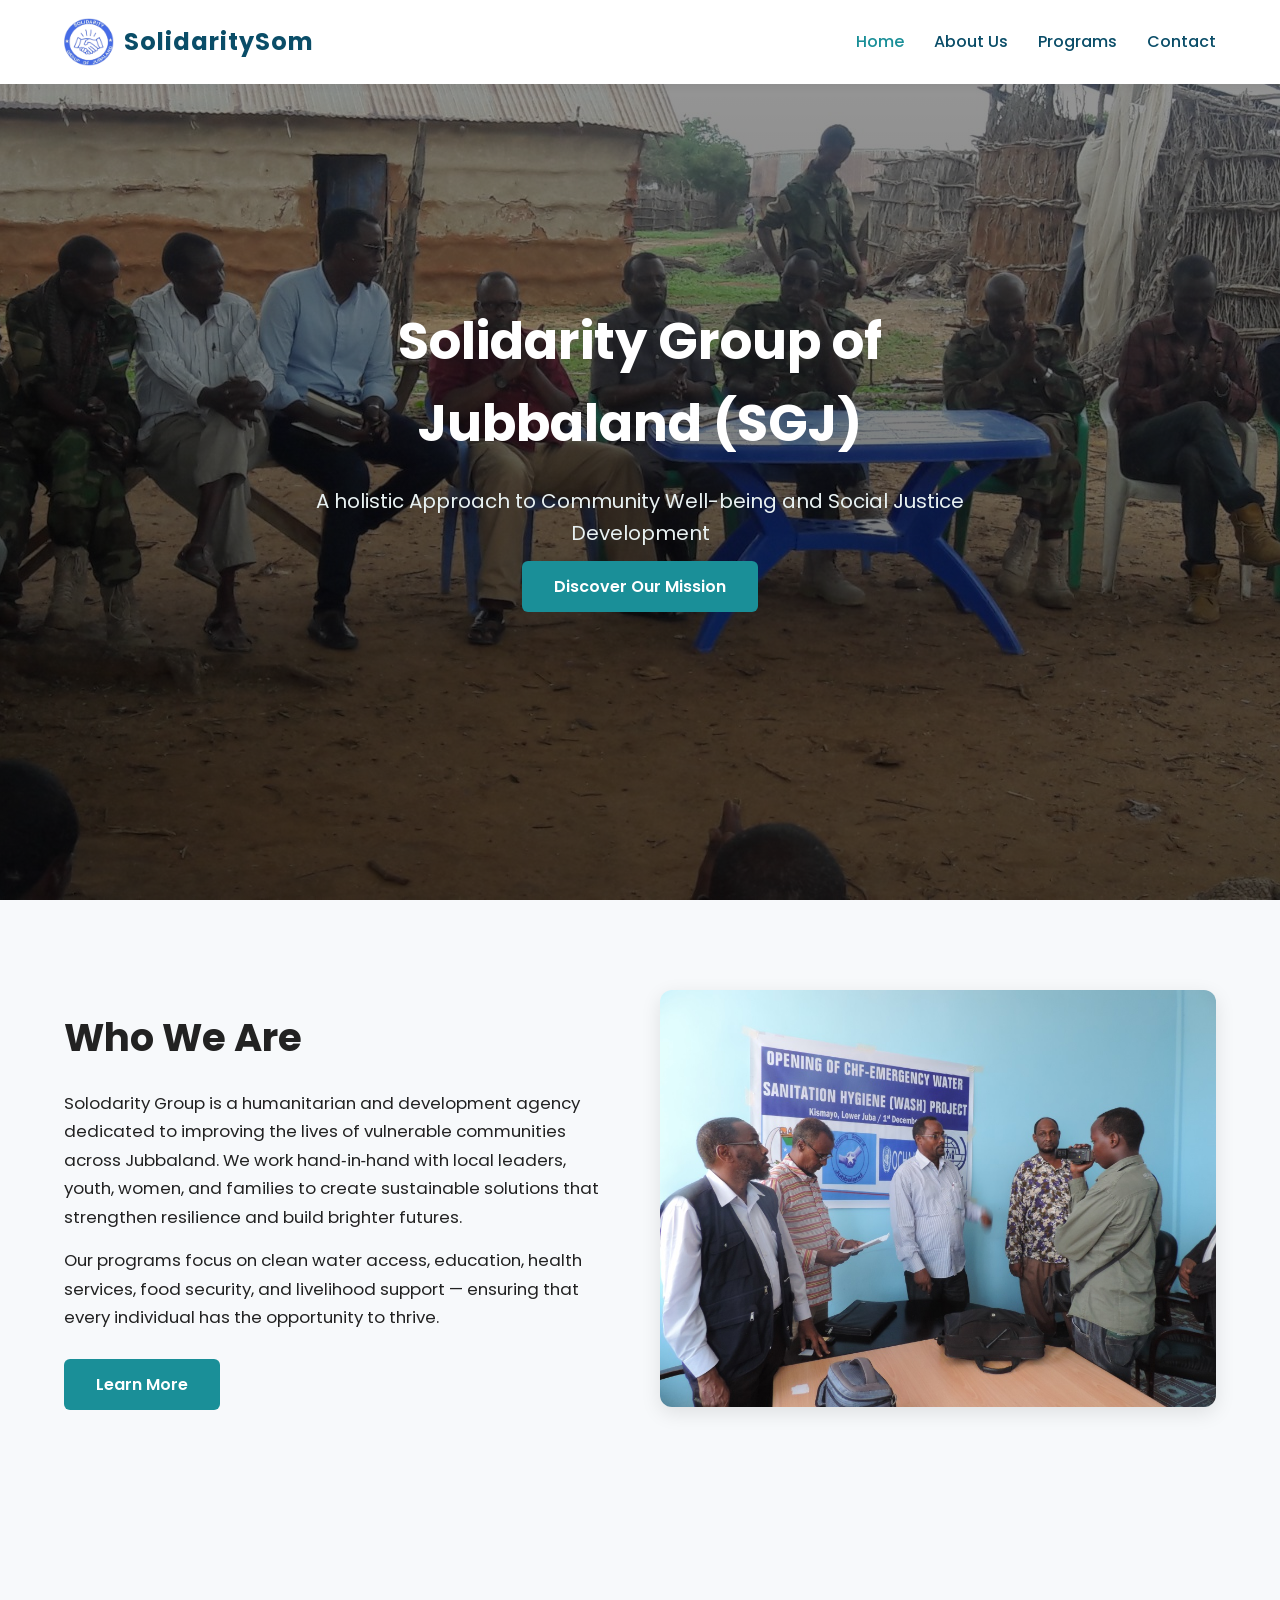
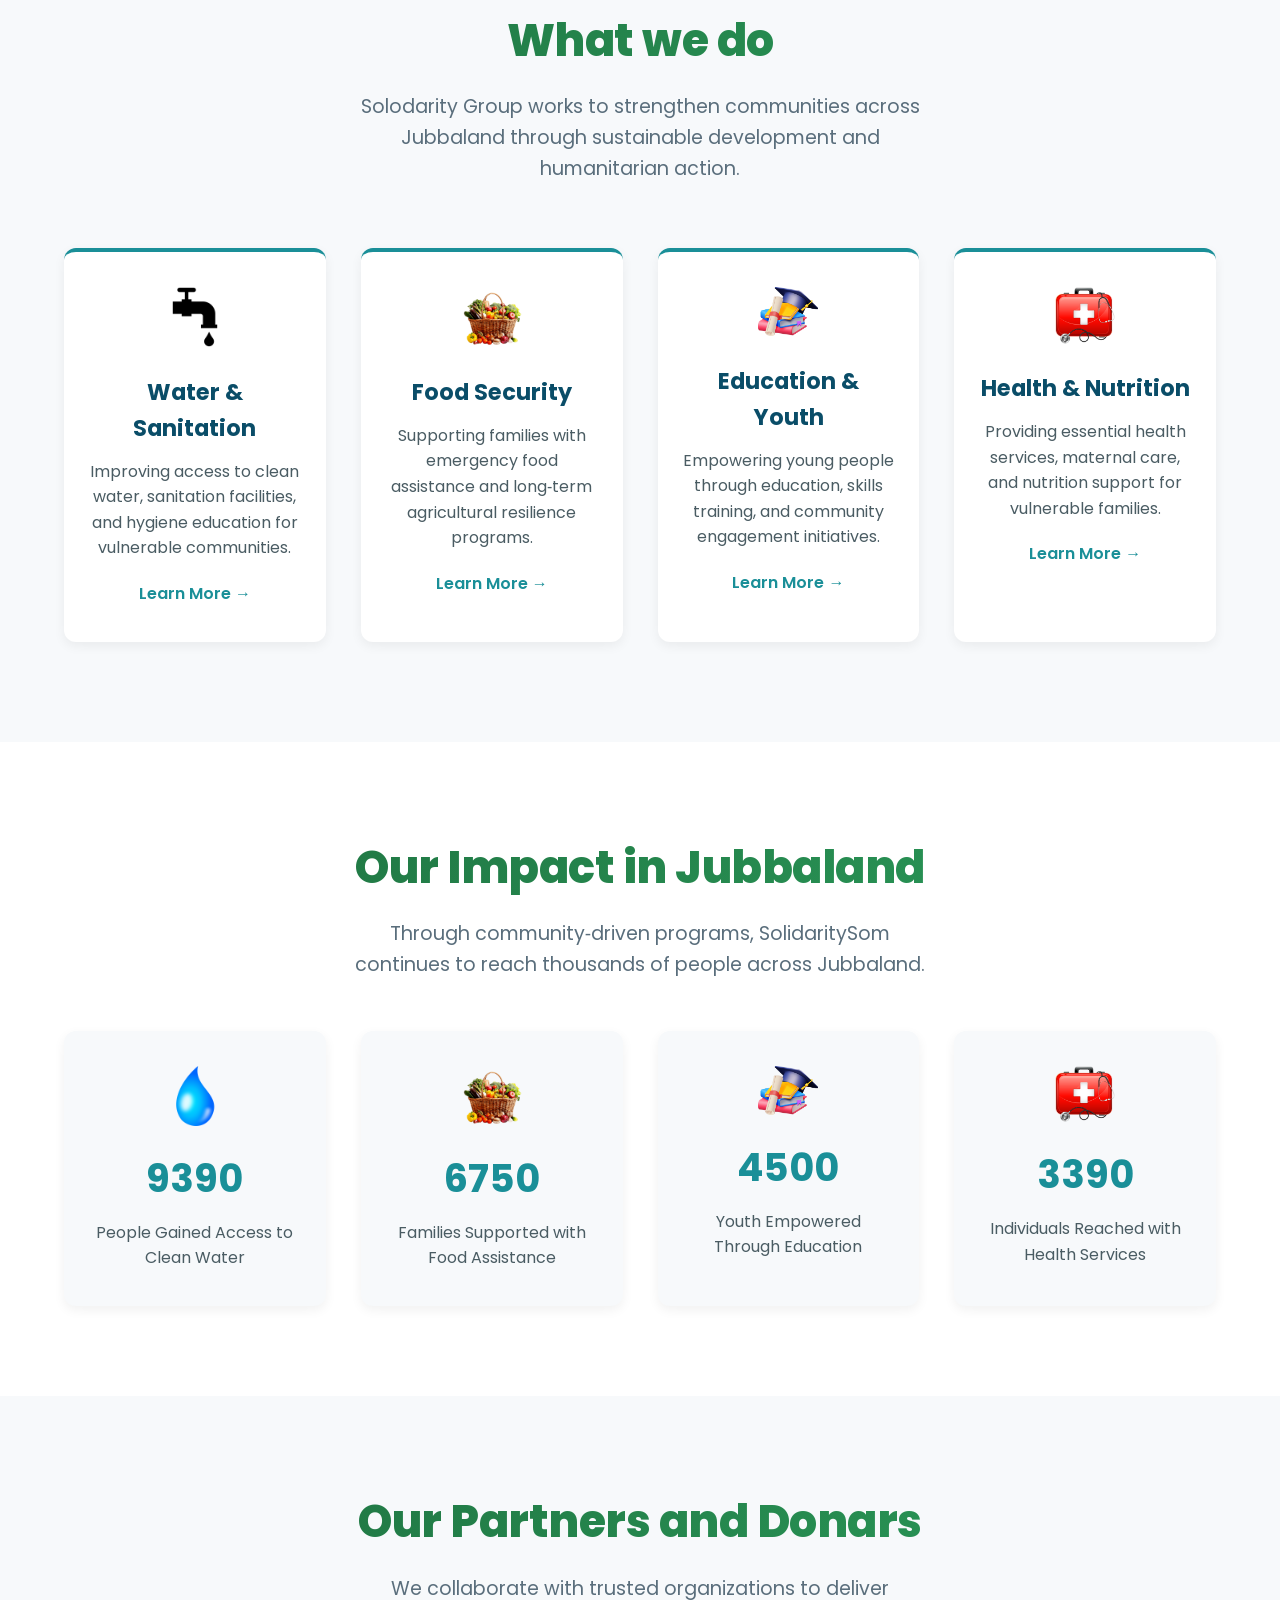
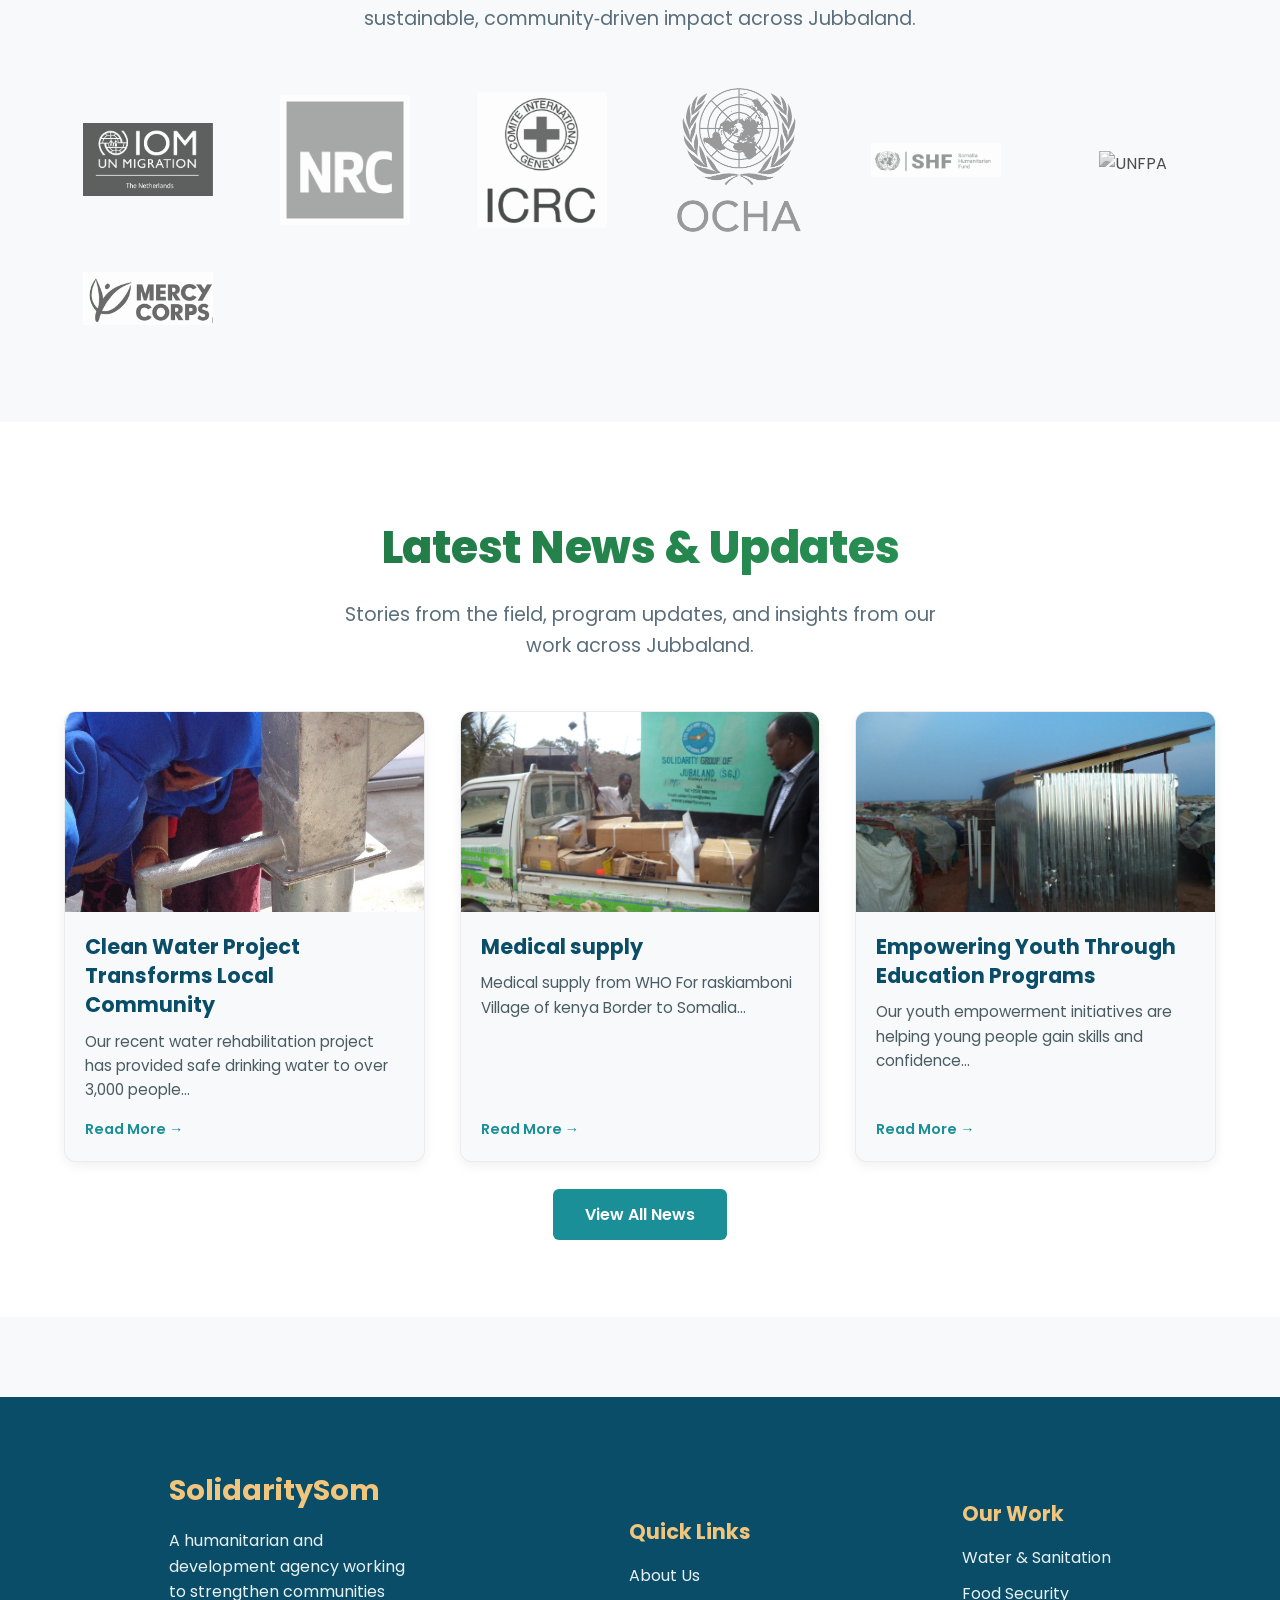
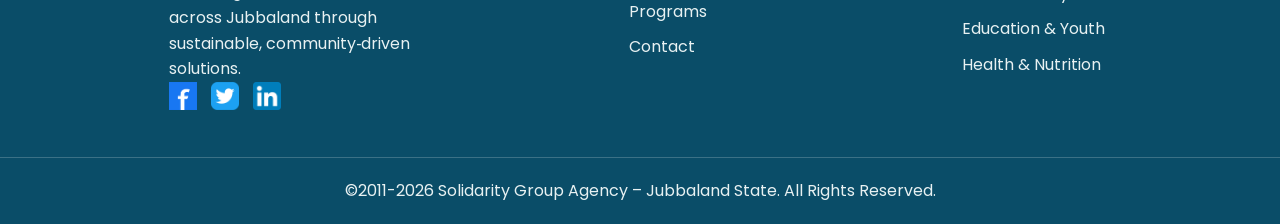
==== commit a2c7c44a: "Version 5.0" ====
--- a/index.html
+++ b/index.html
@@ -646,7 +646,7 @@
     </div>
 
     <div class="footer-bottom">
-        <p>©2011-2026 Solodarity Group Agency – Jubbaland State. All Rights Reserved.</p>
+        <p>©2011-2026 Solidarity Group Agency – Jubbaland State. All Rights Reserved.</p>
     </div>
 </footer>
 
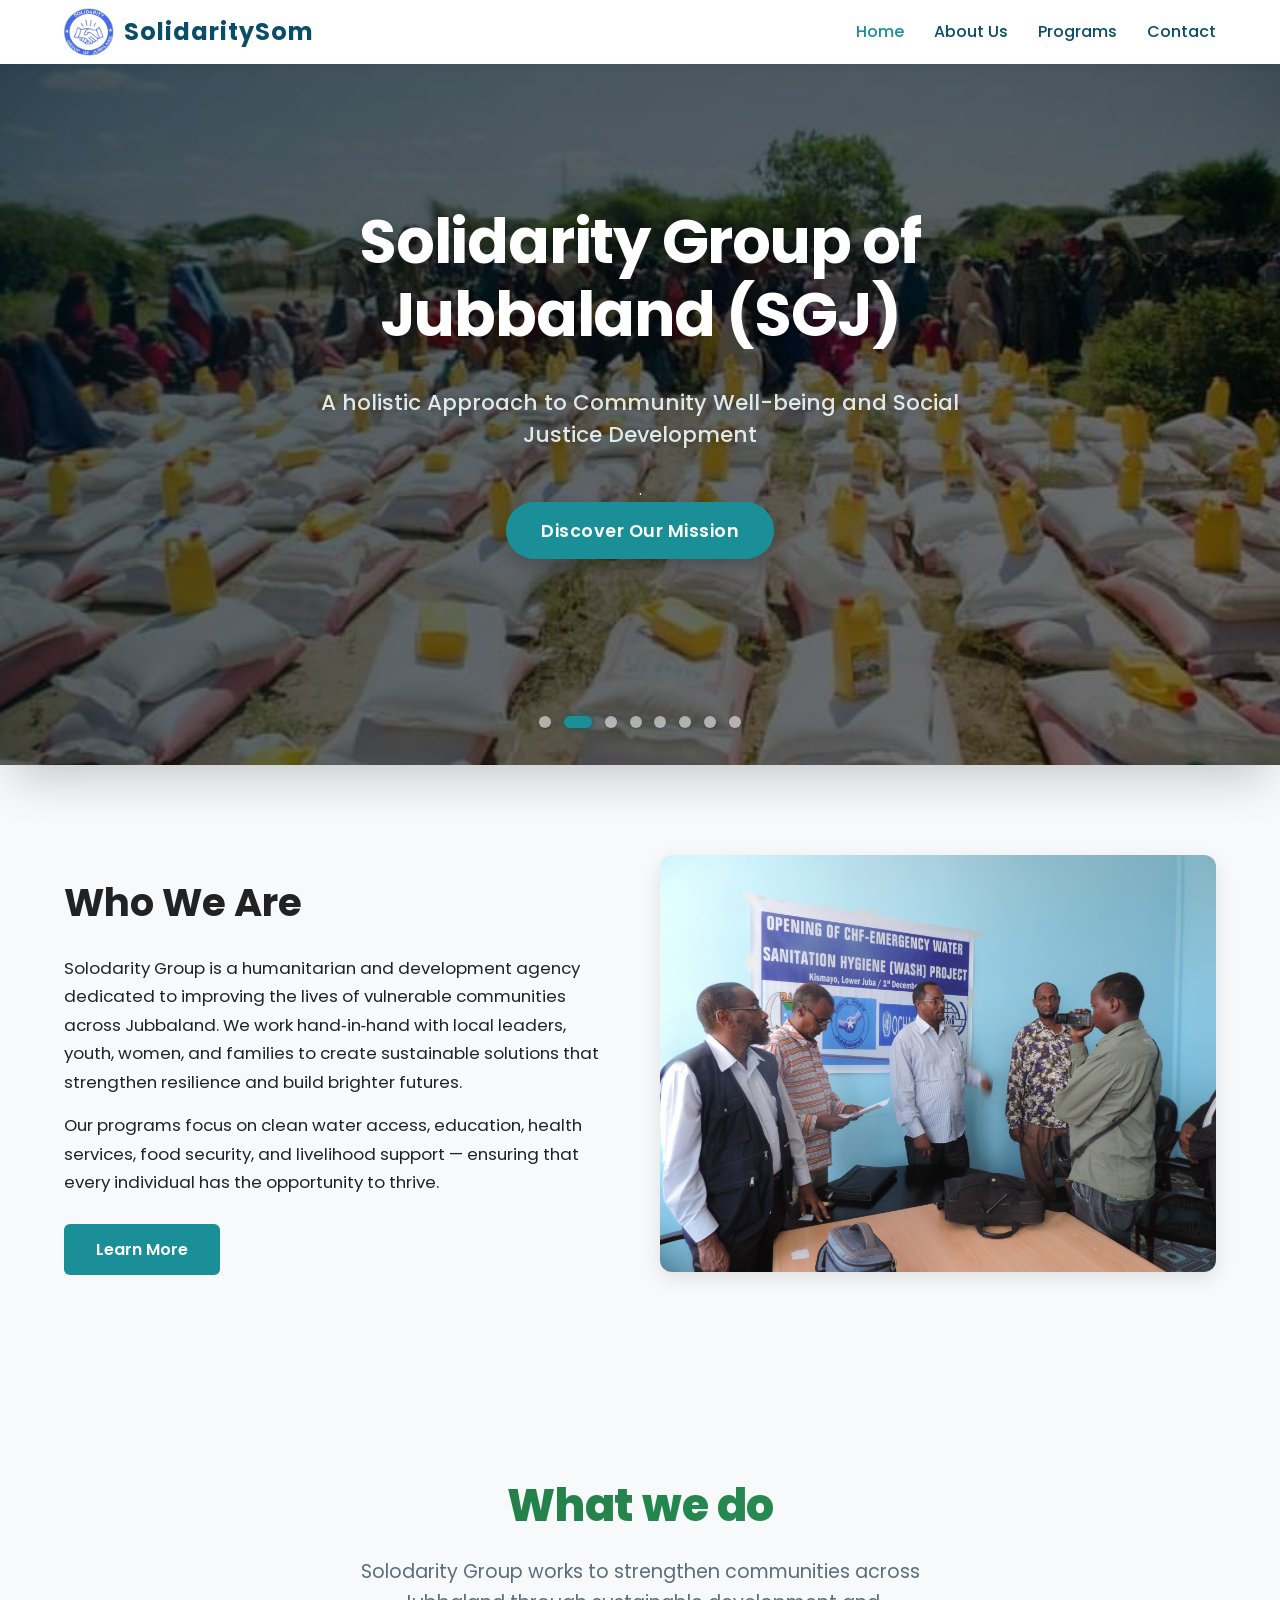
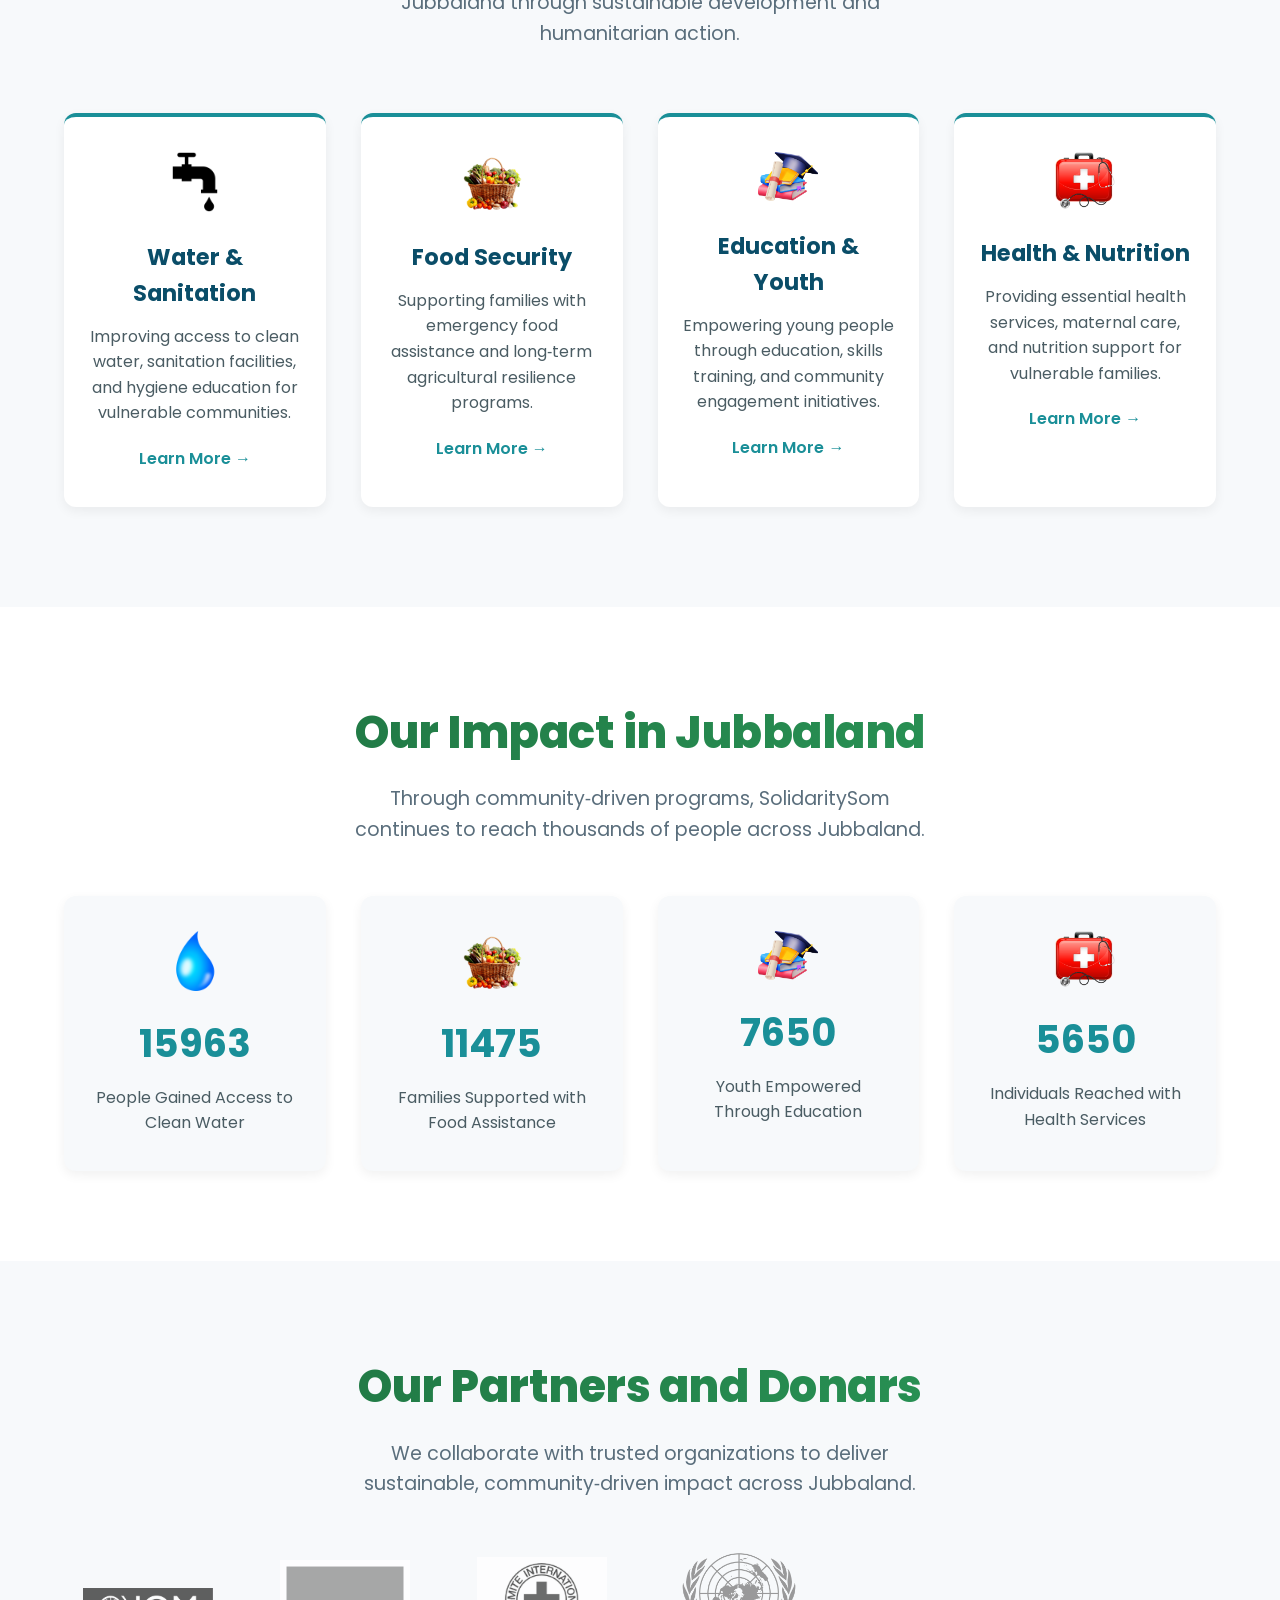
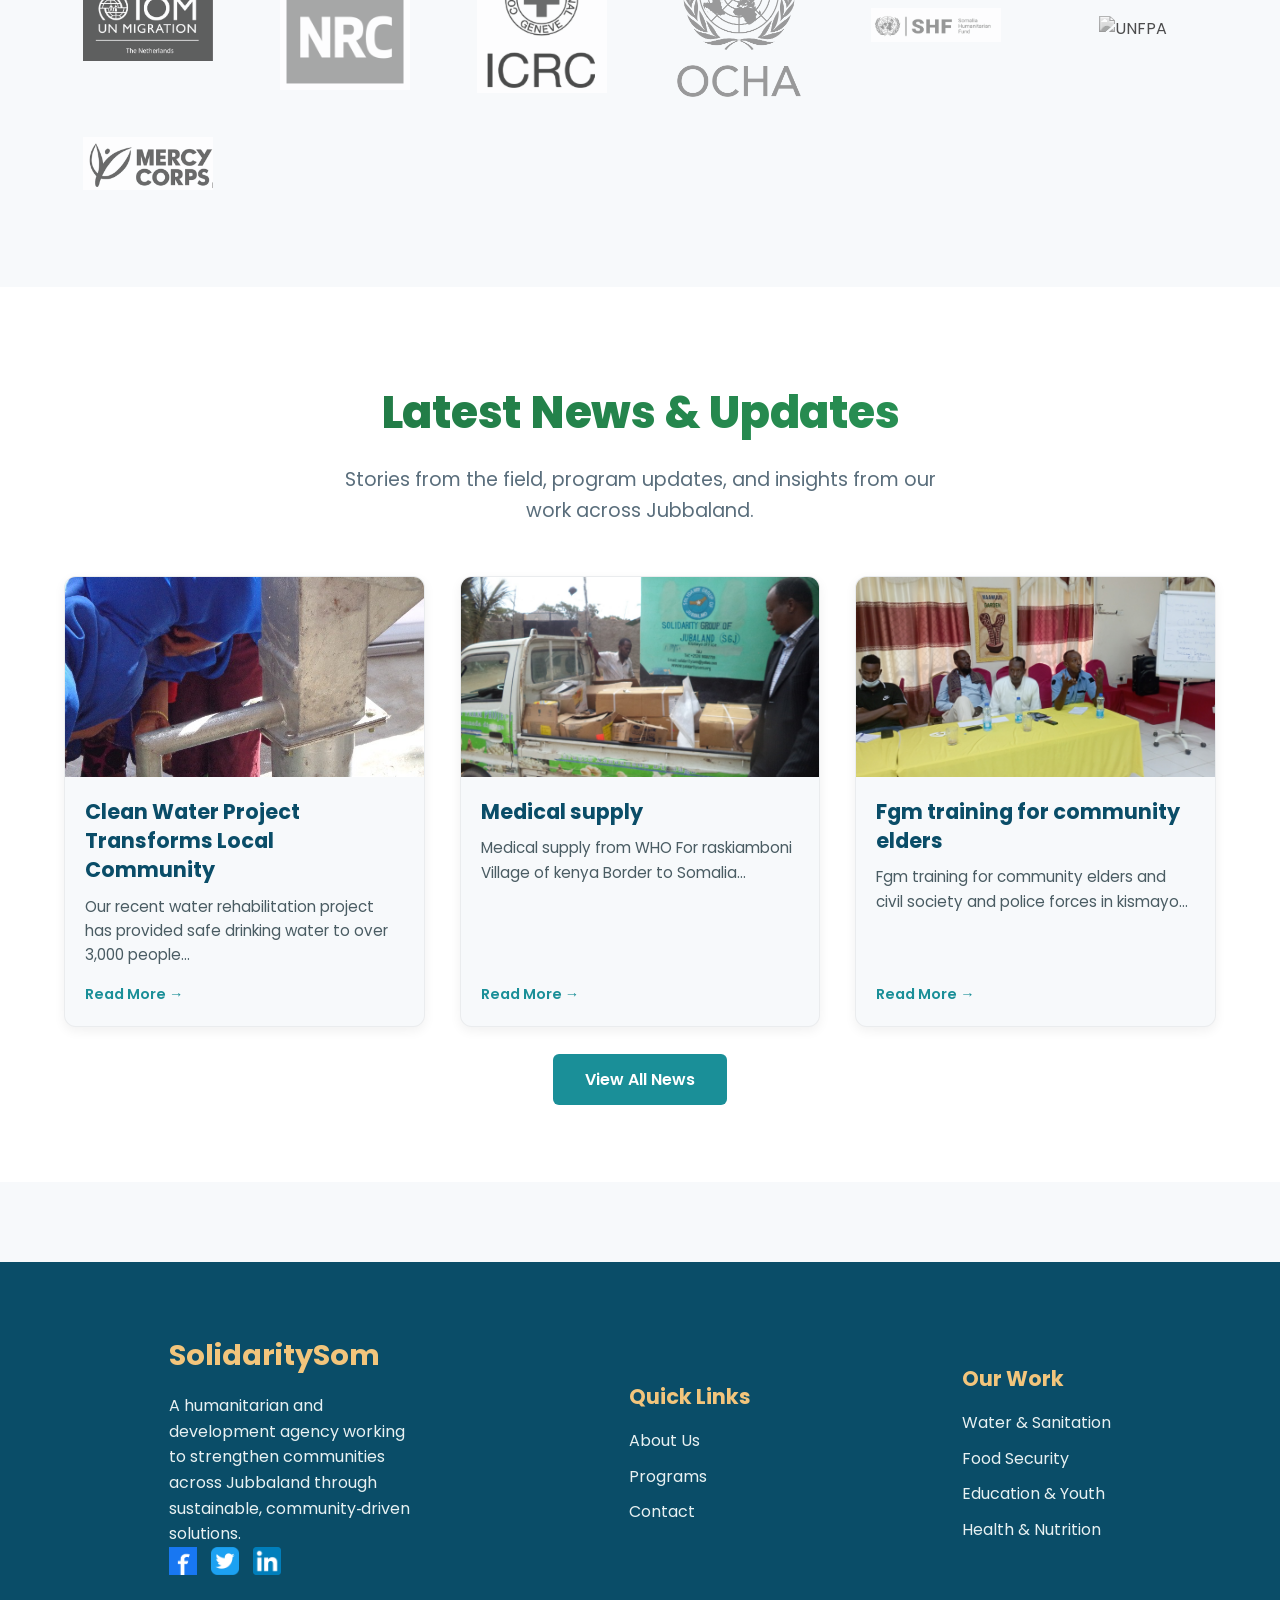
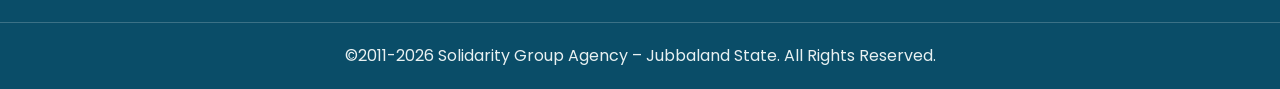
==== commit ef4e767a: "Version 9.0" ====
--- a/index.html
+++ b/index.html
@@ -10,6 +10,7 @@
 
     <!-- Google Fonts -->
     <link href="https://fonts.googleapis.com/css2?family=Poppins:wght@300;400;600;700&display=swap" rel="stylesheet">
+    <link rel="stylesheet" href="assets/css/index.css">
     <style>
         .logo{
             display: flex;
@@ -383,19 +384,34 @@
 
     <!-- ================= HERO SECTION (Video will be added later) ================= -->
    <!-- ================= HERO SECTION WITH VIDEO ================= -->
-<section class="hero">
-    <video autoplay muted loop playsinline class="hero-video">
-        <source src="assets/videos/homepage-video.mp4" type="video/mp4">
-    </video>
-
-    <div class="overlay"></div>
-
-    <div class="hero-content fade-in">
-        <h1>Solidarity Group of Jubbaland (SGJ)</h1>
-        <p>A holistic Approach to Community Well-being and Social Justice Development</p>
-        <a href="programs.html" class="btn-primary">Discover Our Mission</a>
-    </div>
-</section>
+<section class="hero hero-header">
+        <!-- SLIDER IMAGES (5 amazing high-quality attractive images) inserted as background slides -->
+        <div class="slider-container">
+            <div class="slide" style="background-image: url('assets/images/banners/banner_1.jpeg'); background-size: cover;"></div>
+            <div class="slide" style="background-image: url('assets/images/banners/banner_5.jpeg'); background-size: cover;"></div>
+            <div class="slide" style="background-image: url('assets/images/banners/banner_6.jpeg'); background-size: cover;"></div>
+            <div class="slide" style="background-image: url('assets/images/banners/banner_4.jpeg'); background-size: cover;"></div>
+            <div class="slide" style="background-image: url('assets/images/banners/Banner_5.jpg'); background-size: cover;"></div>
+             <div class="slide" style="background-image: url('assets/images/banners/banner_8.jpeg'); background-size: cover;"></div>
+              <div class="slide" style="background-image: url('assets/images/banners/banner10.jpeg'); background-size: cover;"></div>
+               <div class="slide" style="background-image: url('assets/images/banners/banner_7.jpeg'); background-size: cover;"></div>
+             
+        </div>
+
+        <!-- original overlay div (unchanged) -->
+        <div class="overlay"></div>
+
+        <!-- original hero content with text and button (untouched, exactly as provided) -->
+        <div class="hero-content hero-content-header fade-in">
+            <h1>Solidarity Group of Jubbaland (SGJ)</h1>
+            <p>A holistic Approach to Community Well-being and Social Justice Development</p>.
+            <a href="programs.html" class="btn-primary btn-primary-header">Discover Our Mission</a>
+        </div>
+
+        <!-- dots navigation container (attractive bottom) -->
+        <div class="dots-container" id="dotsContainer"></div>
+    </section>
+
 <section class="who-we-are">
     <div class="container who-grid">
 
@@ -578,10 +594,10 @@
             </div>
 
             <div class="blog-card reveal">
-                <img src="assets/images/programs/oldtoilets.jpeg" alt="Blog Image">
+                <img src="assets/images/programs/eldersTraining.jpeg" alt="Blog Image">
                 <div class="blog-content">
-                    <h3>Empowering Youth Through Education Programs</h3>
-                    <p>Our youth empowerment initiatives are helping young people gain skills and confidence...</p>
+                    <h3>Fgm training for community elders</h3>
+                    <p>Fgm training for community elders and civil society and police forces in kismayo...</p>
                     <a href="blog.html" class="read-more">Read More →</a>
                 </div>
             </div>
@@ -651,7 +667,7 @@
 </footer>
 
 
-    <!-- Main JS -->
+    <script src="assets/js/index.js"></script>
     <script src="assets/js/main.js"></script>
 
 </body>
--- a/assets/css/style.css
+++ b/assets/css/style.css
@@ -52,7 +52,7 @@
 .main-header {
     width: 100%;
     background: #ffffff;
-    padding: 18px 0;
+    padding: 8px 0;
     position: fixed;
     top: 0;
     left: 0;
--- a/assets/css/index.css
+++ b/assets/css/index.css
@@ -0,0 +1,222 @@
+
+        /* MAIN HERO SECTION — preserves original structure, adds slider layer */
+        .hero-header {
+            position: relative;
+            width: 100%;
+            max-width: 1400px;
+            height: 85vh;
+            min-height: 550px;
+            border-radius: 2rem;
+            overflow: hidden;
+            box-shadow: 0 25px 45px -12px rgba(0, 0, 0, 0.20);
+            transition: all 0.2s ease;
+        }
+
+        /* SLIDER BACKGROUND CONTAINER — holds all slide images */
+        .slider-container {
+            position: absolute;
+            top: 0;
+            left: 0;
+            width: 100%;
+            height: 100%;
+            z-index: 0;
+        }
+
+        /* Each slide — absolutely positioned, crossfade transition */
+        .slide {
+            position: absolute;
+            top: 0;
+            left: 0;
+            width: 100%;
+            height: 100%;
+            background-size: cover;
+            background-position: center center;
+            background-repeat: no-repeat;
+            opacity: 0;
+            transition: opacity 1.2s cubic-bezier(0.25, 0.46, 0.45, 0.94);
+            will-change: opacity;
+        }
+
+        /* active slide becomes visible */
+        .slide.active {
+            opacity: 1;
+            z-index: 1;
+        }
+
+        /* overlay (preserved exactly from original) */
+        .hero-header .overlay {
+            position: absolute;
+            top: 0;
+            left: 0;
+            width: 100%;
+            height: 100%;
+            background: linear-gradient(135deg, rgba(0, 20, 30, 0.7) 0%, rgba(0, 0, 0, 0.55) 100%);
+            z-index: 2;
+            pointer-events: none;
+        }
+
+        /* HERO CONTENT — centered, responsive, original text + button untouched */
+        .hero-content-header {
+            position: relative;
+            z-index: 10;
+            display: flex;
+            flex-direction: column;
+            align-items: center;
+            justify-content: center;
+            text-align: center;
+            height: 100%;
+            width: 100%;
+            padding: 1.5rem 2rem;
+            color: white;
+            backdrop-filter: brightness(1) blur(0px);
+            pointer-events: auto;
+        }
+
+        .hero-content-header h1 {
+            font-size: clamp(2rem, 6vw, 3.8rem);
+            font-weight: 700;
+            letter-spacing: -0.02em;
+           
+            text-shadow: 0 8px 20px rgba(0, 0, 0, 0.3);
+            max-width: 900px;
+            line-height: 1.2;
+        }
+
+        .hero-content-header p {
+            font-size: clamp(1rem, 3vw, 1.35rem);
+            max-width: 700px;
+            
+            opacity: 0.95;
+            font-weight: 500;
+            text-shadow: 0 2px 8px rgba(0, 0, 0, 0.2);
+            line-height: 1.5;
+        }
+
+        /* Original button style — keep fully intact, only enhance hover */
+        .btn-primary-header {
+            display: inline-block;
+            background-color: #1a8f98;
+            color: white;
+            font-size: 1.1rem;
+            font-weight: 600;
+            padding: 0.9rem 2.2rem;
+            border-radius: 50px;
+            text-decoration: none;
+            transition: all 0.3s ease;
+            box-shadow: 0 8px 18px rgba(0, 0, 0, 0.2);
+            border: none;
+            cursor: pointer;
+            letter-spacing: 0.5px;
+        }
+
+        .btn-primary-header:hover {
+            background-color: #39c1ca;
+            transform: translateY(-3px);
+            box-shadow: 0 15px 25px -8px rgba(0, 0, 0, 0.3);
+        }
+
+        /* DOTS NAVIGATION — bottom center, responsive, attractive */
+        .dots-container {
+            position: absolute;
+            bottom: 1.8rem;
+            left: 0;
+            right: 0;
+            z-index: 15;
+            display: flex;
+            justify-content: center;
+            gap: 0.8rem;
+            flex-wrap: wrap;
+            padding: 0.5rem 1rem;
+            pointer-events: none;
+        }
+
+        .dot {
+            width: 12px;
+            height: 12px;
+            background-color: rgba(255, 255, 255, 0.55);
+            border-radius: 50%;
+            cursor: pointer;
+            transition: all 0.25s ease;
+            pointer-events: auto;
+            backdrop-filter: blur(2px);
+            box-shadow: 0 1px 3px rgba(0, 0, 0, 0.2);
+        }
+
+        .dot.active-dot {
+            background-color: #1a8f98;
+            width: 28px;
+            border-radius: 20px;
+            box-shadow: 0 0 8px #164f53;
+        }
+
+        .dot:hover {
+            background-color: #1a8f98;
+            transform: scale(1.2);
+        }
+
+        /* small screen refinement: ensure text always centered & button visible */
+        @media (max-width: 768px) {
+            .hero-header {
+                height: 75vh;
+                min-height: 500px;
+                border-radius: 1.2rem;
+            }
+            .hero-content-header {
+                padding: 1rem 1.5rem;
+            }
+            .btn-primary-header {
+                padding: 0.7rem 1.8rem;
+                font-size: 0.95rem;
+            }
+            .dots-container {
+                bottom: 1rem;
+                gap: 0.6rem;
+            }
+            .dot {
+                width: 10px;
+                height: 10px;
+            }
+            .dot.active-dot {
+                width: 24px;
+            }
+        }
+
+        @media (max-width: 480px) {
+            .hero-content-header h1 {
+                font-size: 1.8rem;
+            }
+            .hero-content-header p {
+                font-size: 0.95rem;
+            }
+            .btn-primary-header {
+                font-size: 0.85rem;
+                padding: 0.6rem 1.5rem;
+            }
+        }
+
+        /* fade-in animation preserved (original class) */
+        .fade-in {
+            animation: fadeInUp 0.9s ease forwards;
+        }
+
+        @keyframes fadeInUp {
+            from {
+                opacity: 0;
+                transform: translateY(25px);
+            }
+            to {
+                opacity: 1;
+                transform: translateY(0);
+            }
+        }
+
+        /* optional extra style: make sure interactive elements stay above */
+        .hero-content-header a, .hero-content-header h1, .hero-content-header p {
+            position: relative;
+            z-index: 12;
+        }
+
+        /* accessibility: ensure smooth transition and no overflow */
+        .hero-header, .slider-container, .slide {
+            border-radius: inherit;
+        }
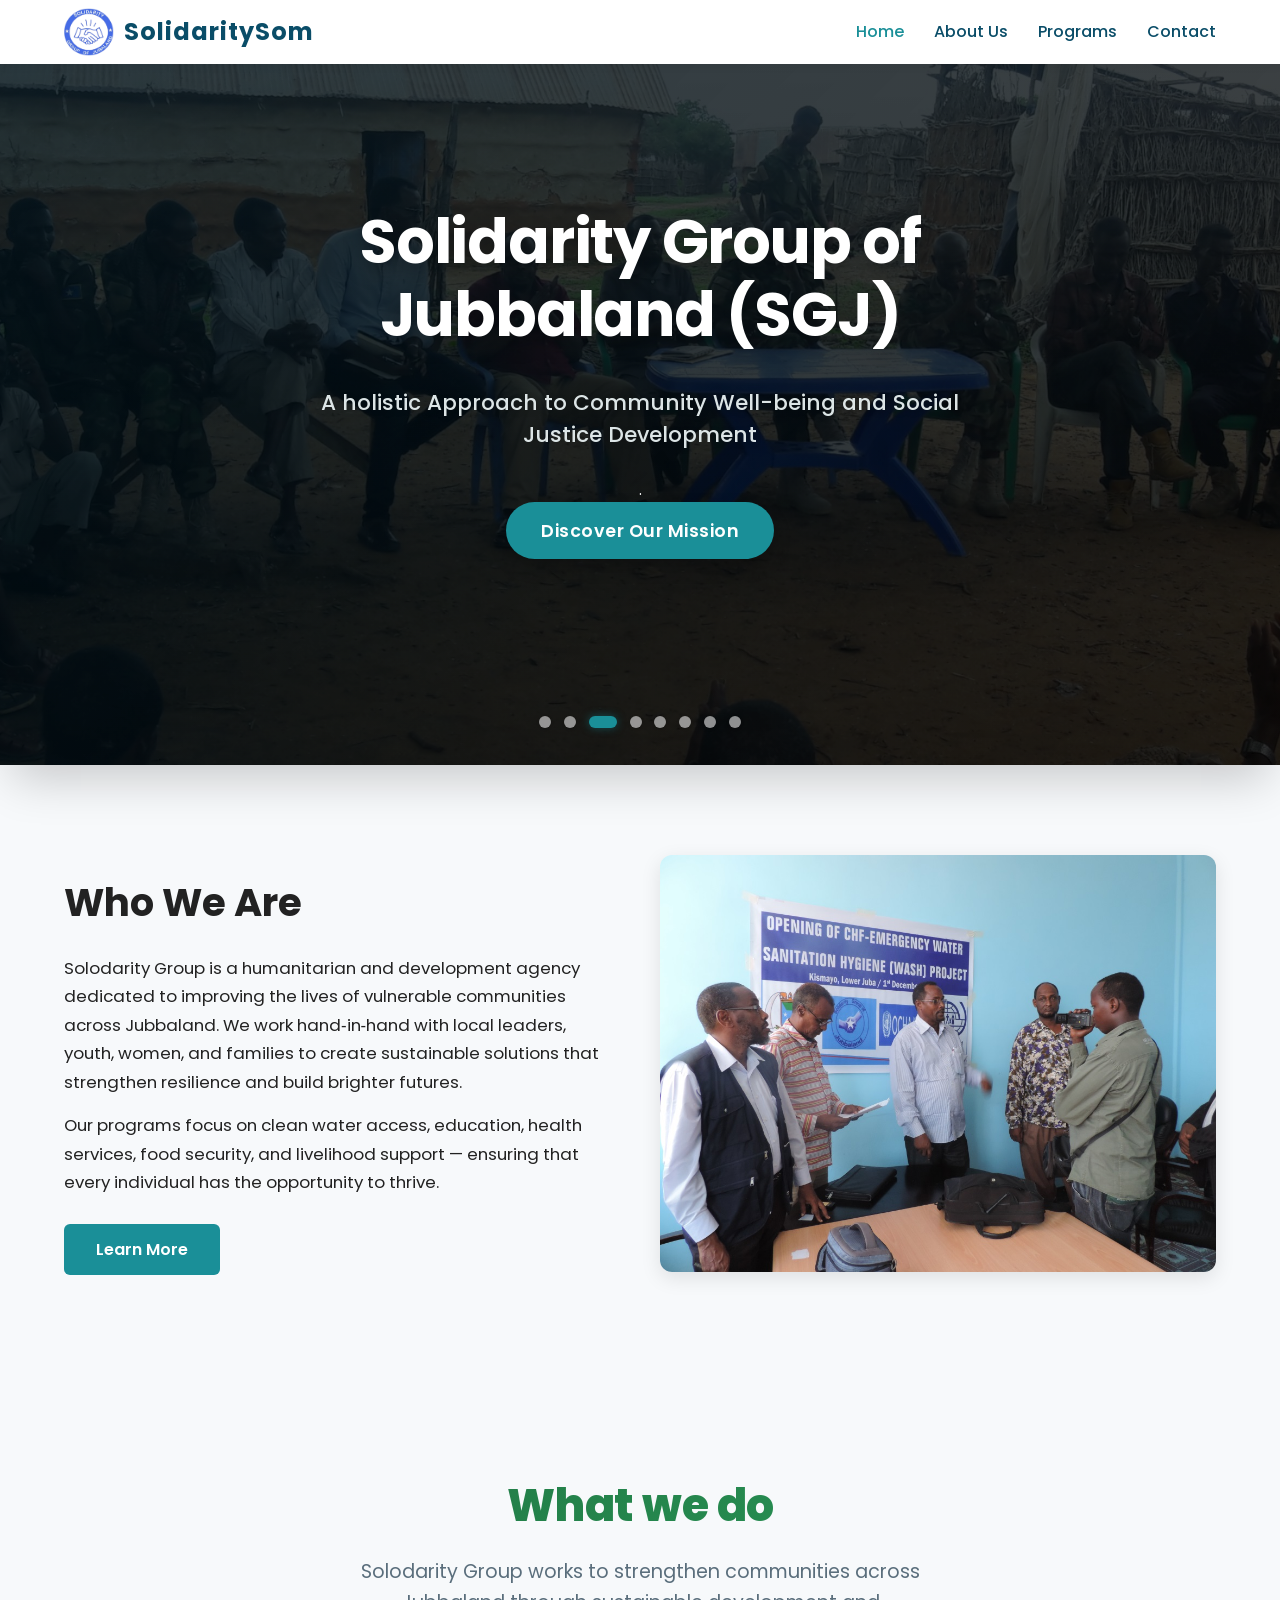
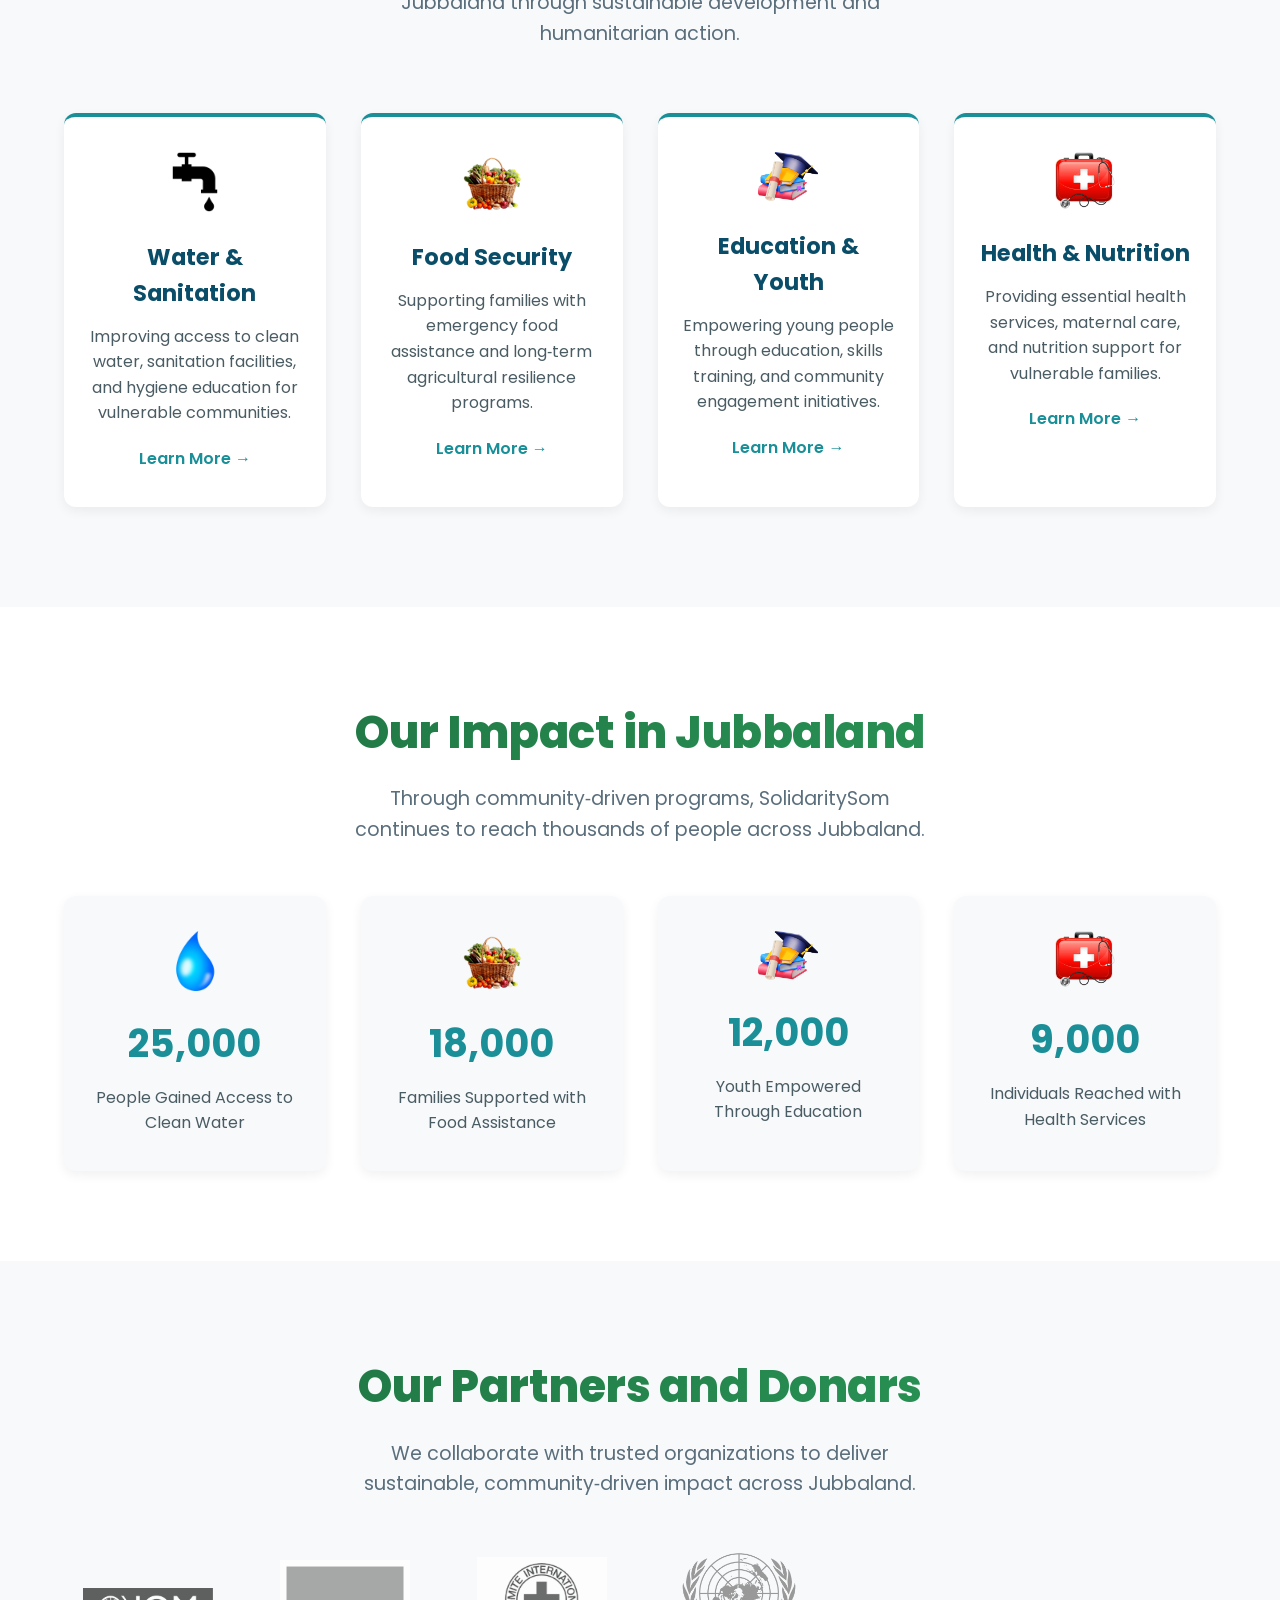
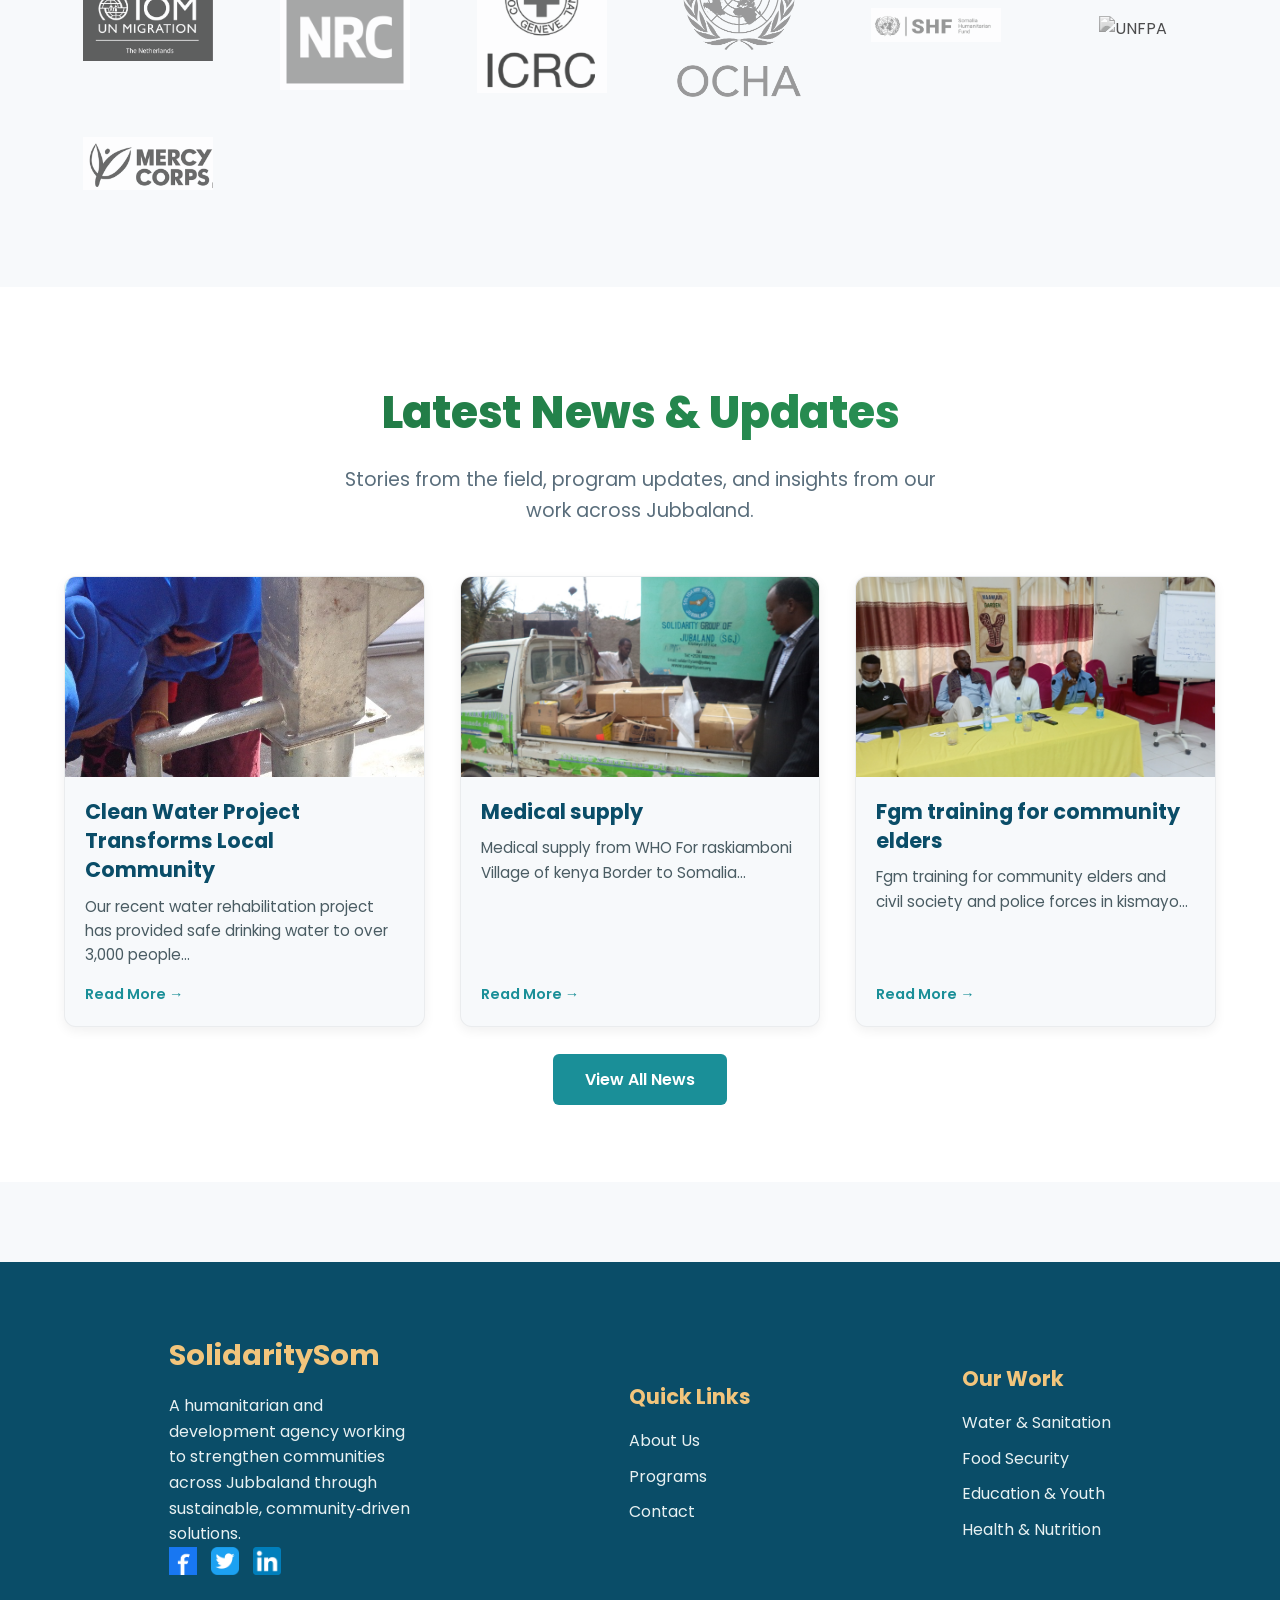
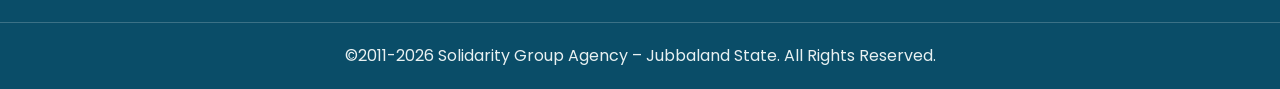
==== commit 5df1b9c1: "Version 10" ====
--- a/index.html
+++ b/index.html
@@ -3,7 +3,9 @@
 <head>
     <meta charset="UTF-8">
     <meta name="viewport" content="width=device-width, initial-scale=1.0">
-    <title>SolidaritySom Group | Jubbaland State</title>
+    <link rel="icon" type="image/png" href="assets/images/solidarityGroupLogo.png">
+    <meta name="description" content="Solidarity Group of Jubbaland is holistic Approach to Community Well-being and Social Justice Development.">
+    <title>SolidaritySom Group of Jubbaland State</title>
 
     <!-- Main Stylesheet -->
     <link rel="stylesheet" href="assets/css/style.css">
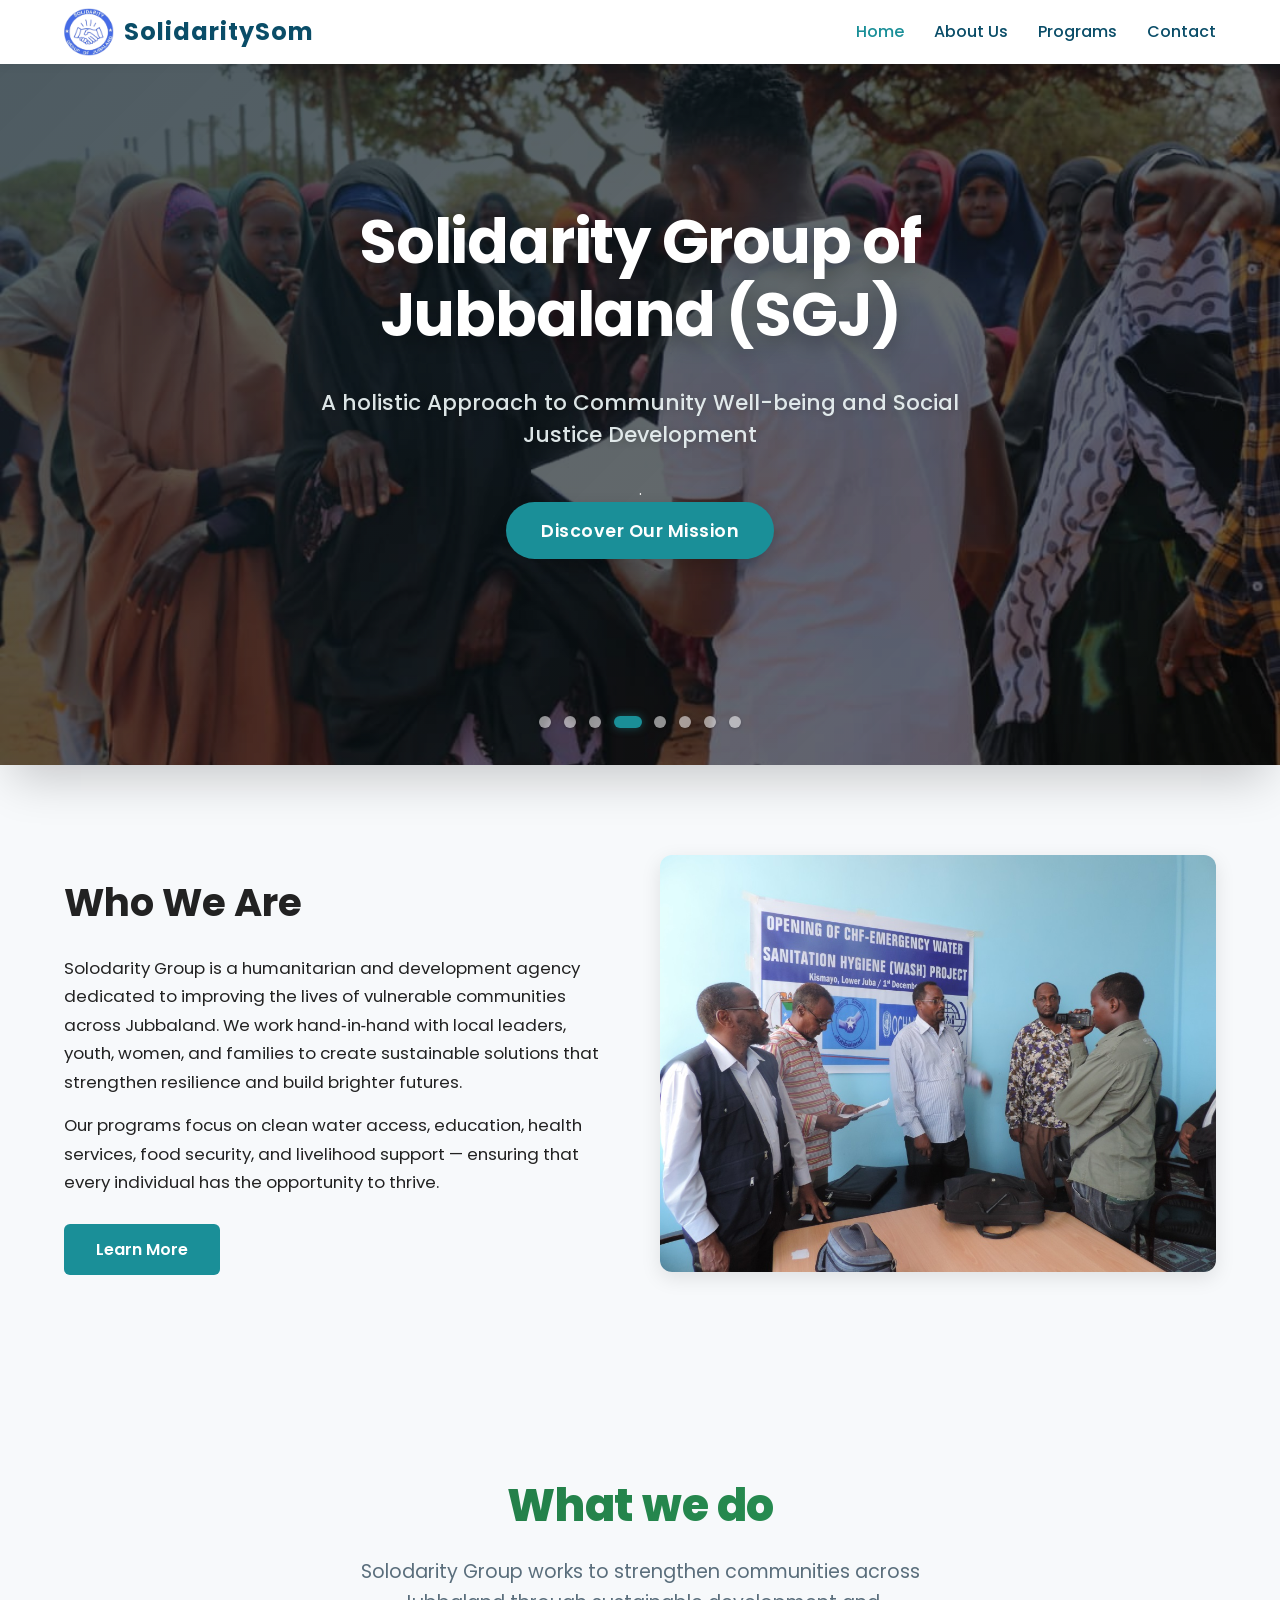
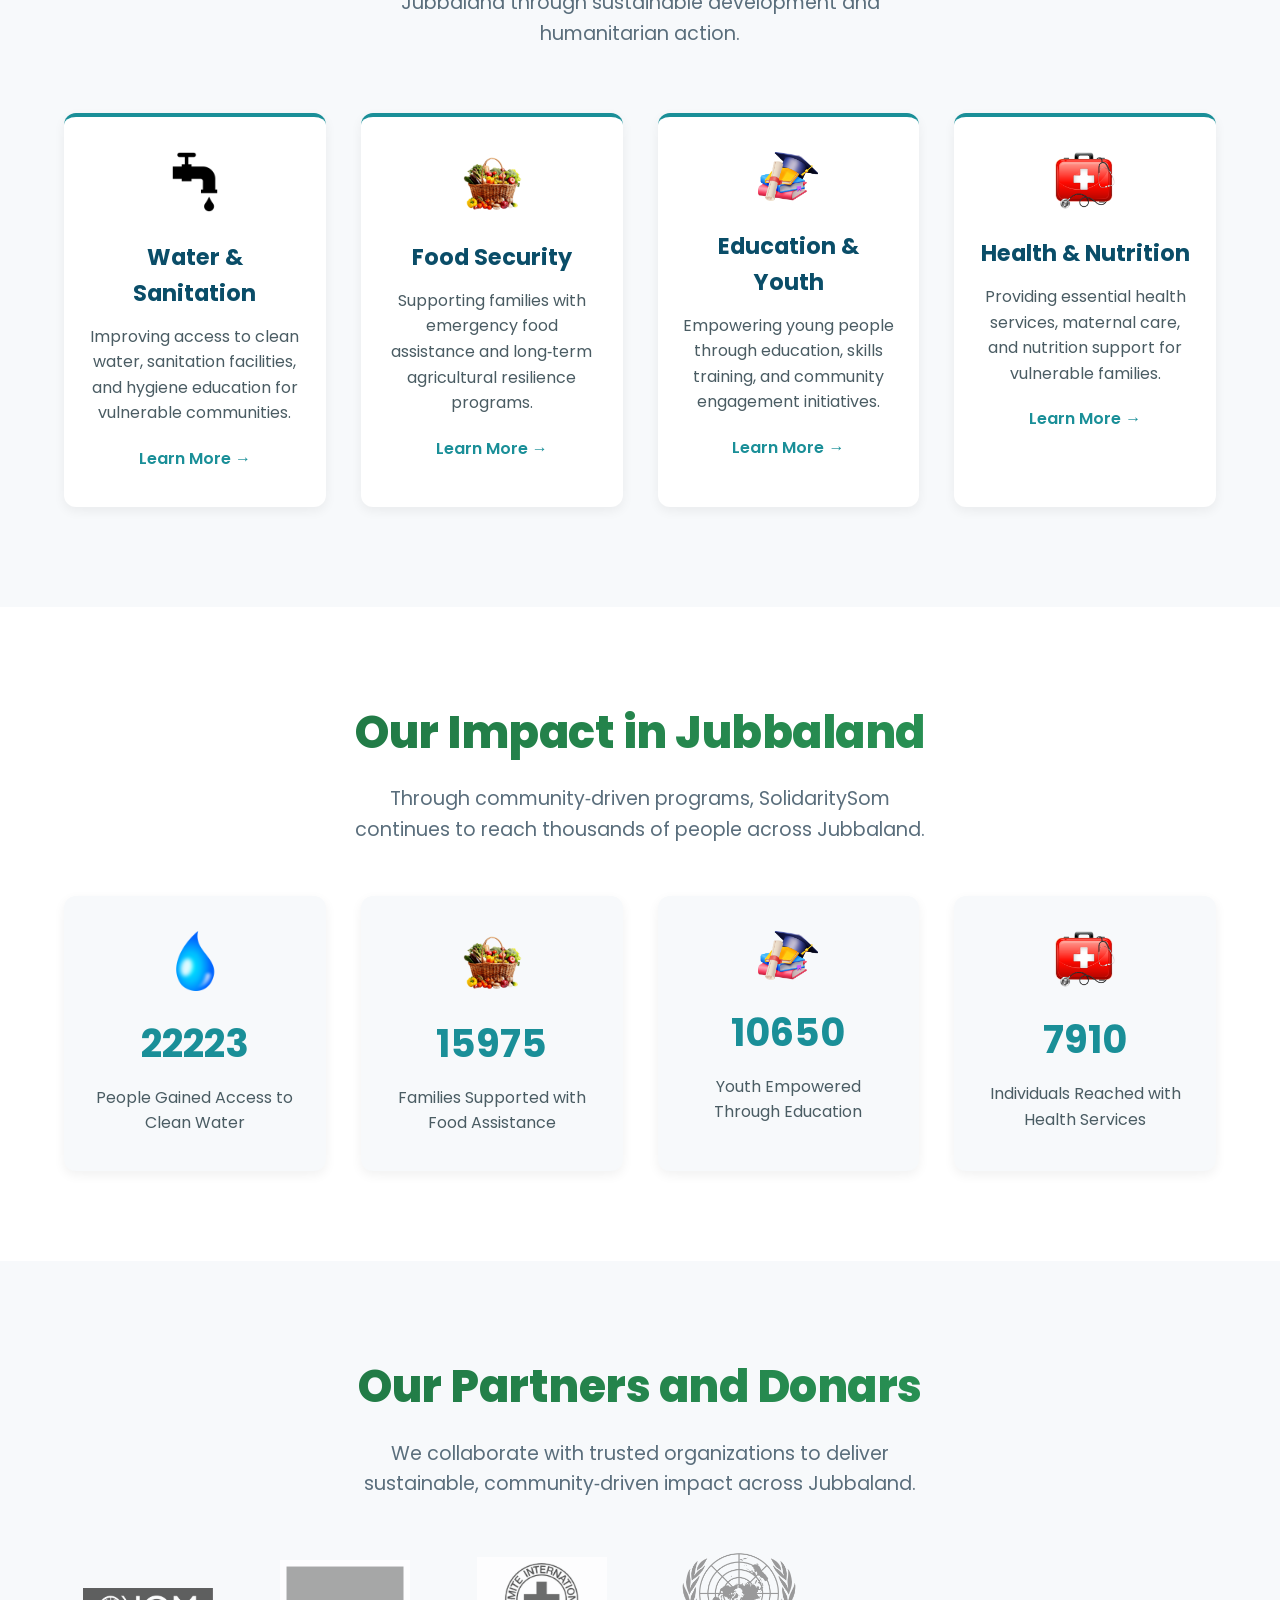
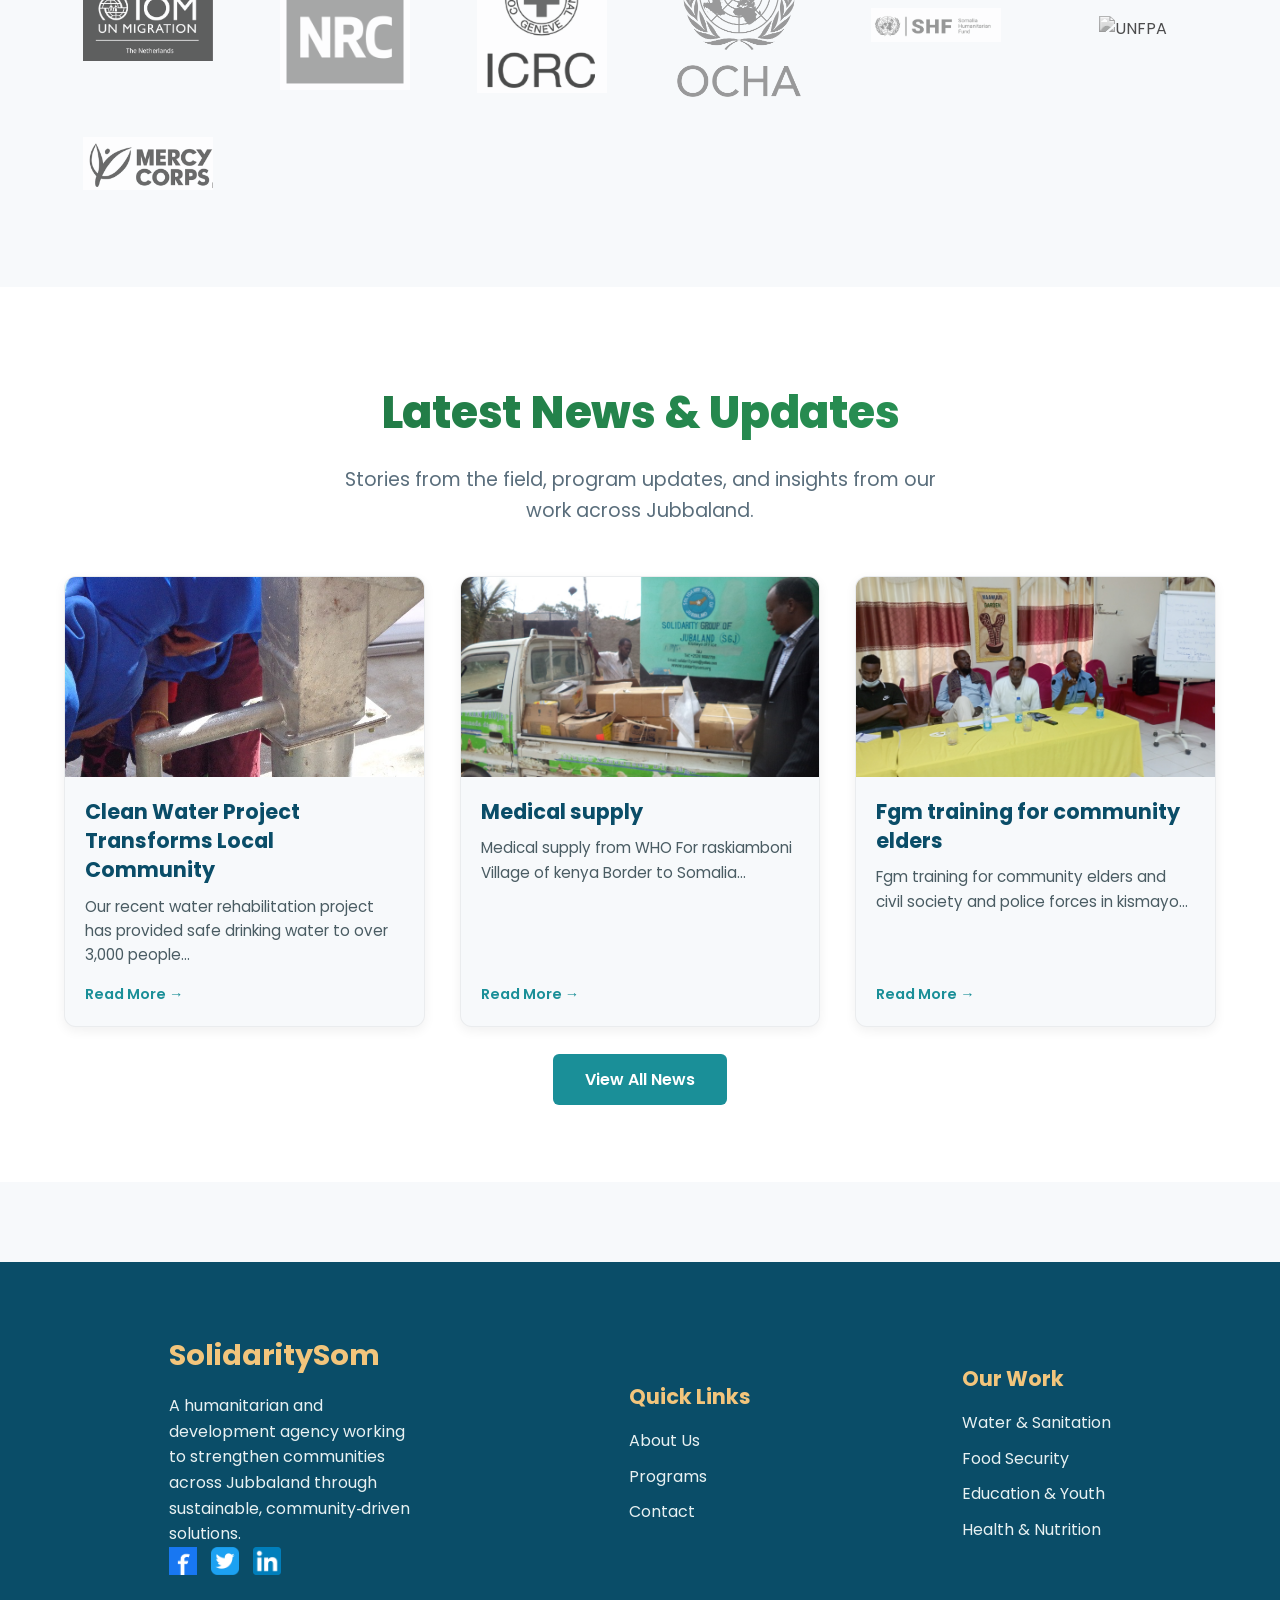
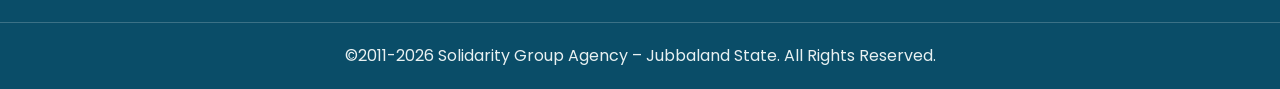
==== commit fa824e54: "Version 11" ====
--- a/index.html
+++ b/index.html
@@ -4,8 +4,8 @@
     <meta charset="UTF-8">
     <meta name="viewport" content="width=device-width, initial-scale=1.0">
     <link rel="icon" type="image/png" href="assets/images/solidarityGroupLogo.png">
-    <meta name="description" content="Solidarity Group of Jubbaland is holistic Approach to Community Well-being and Social Justice Development.">
-    <title>SolidaritySom Group of Jubbaland State</title>
+    <meta name="description" content="Is holistic Approach to Community Well-being and Social Justice Development.">
+    <title>Solidarity Group of Jubbaland State</title>
 
     <!-- Main Stylesheet -->
     <link rel="stylesheet" href="assets/css/style.css">
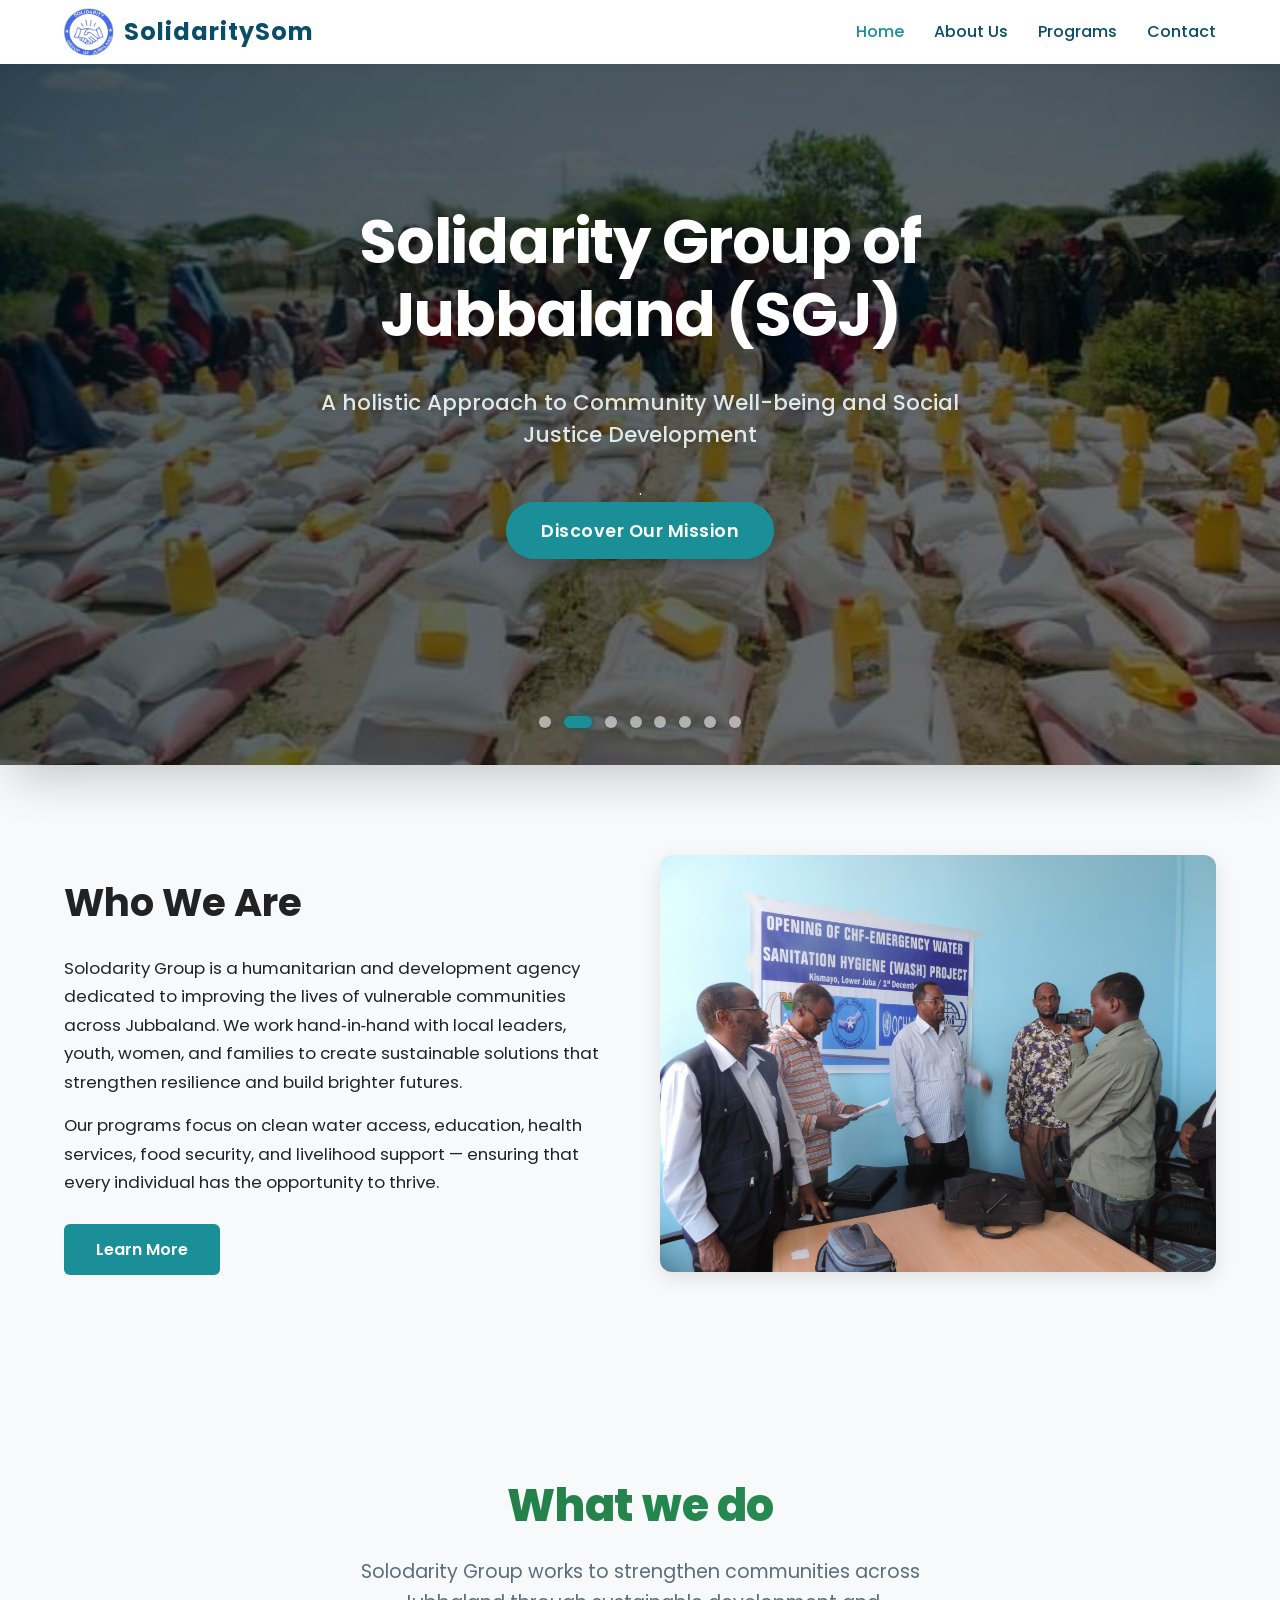
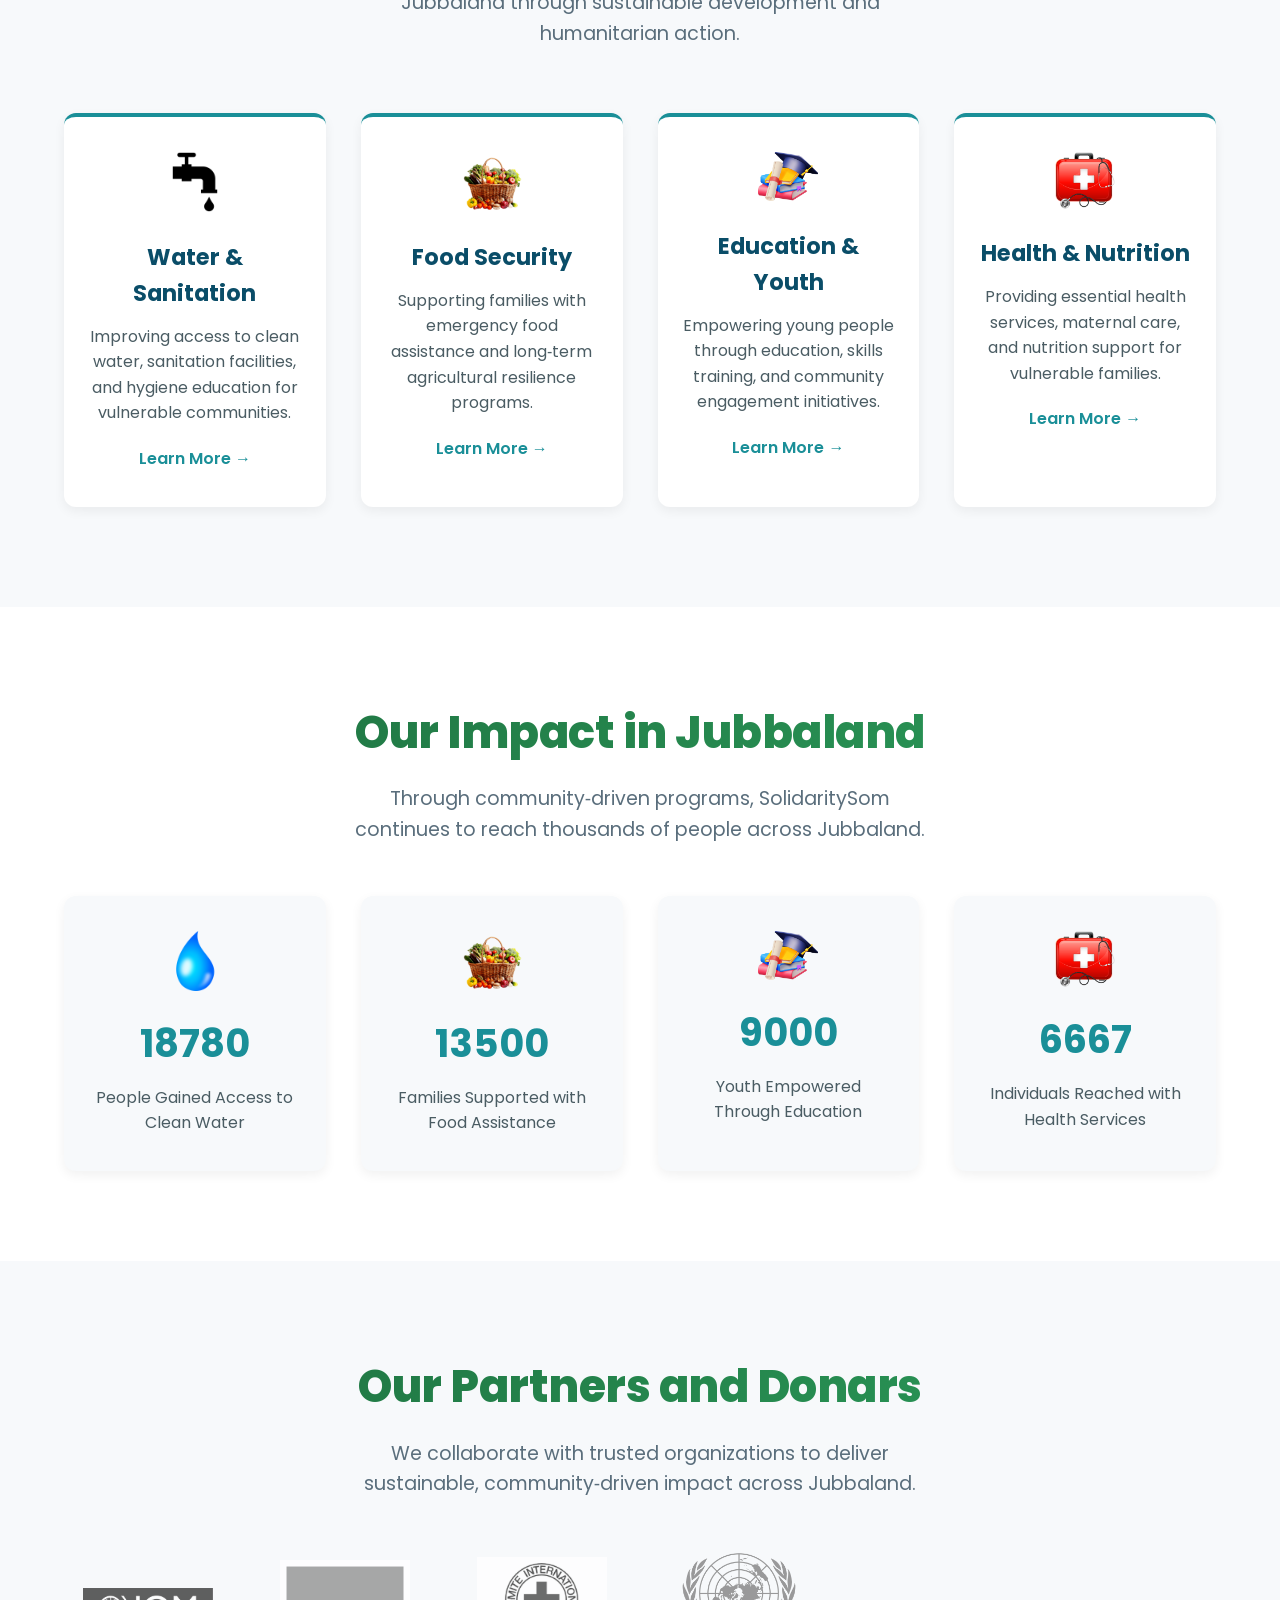
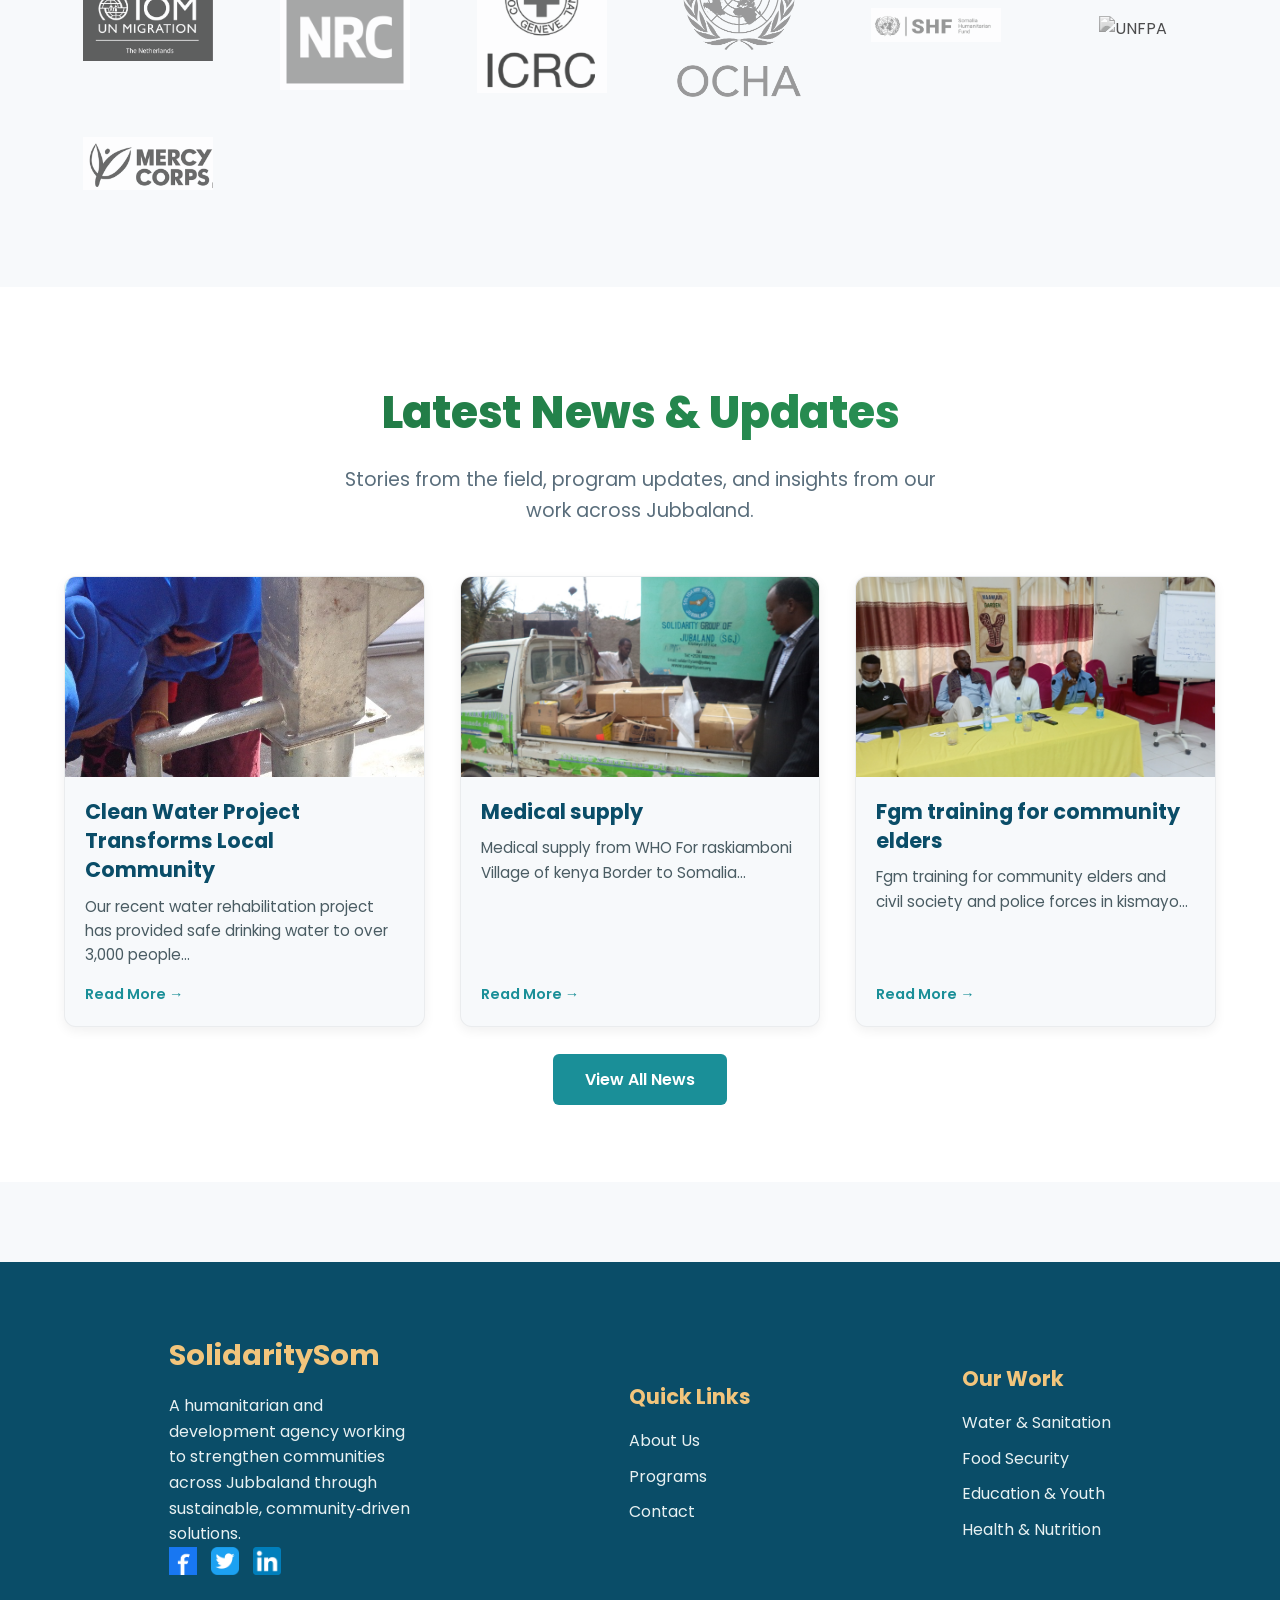
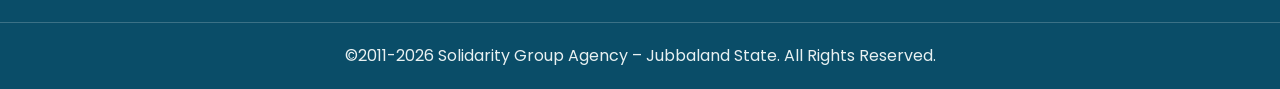
==== commit 58b0a0b9: "Version 12" ====
--- a/index.html
+++ b/index.html
@@ -4,7 +4,7 @@
     <meta charset="UTF-8">
     <meta name="viewport" content="width=device-width, initial-scale=1.0">
     <link rel="icon" type="image/png" href="assets/images/solidarityGroupLogo.png">
-    <meta name="description" content="Is holistic Approach to Community Well-being and Social Justice Development.">
+    <meta name="description" content="Is a holistic Approach to Community Well-being and Social Justice Development.">
     <title>Solidarity Group of Jubbaland State</title>
 
     <!-- Main Stylesheet -->
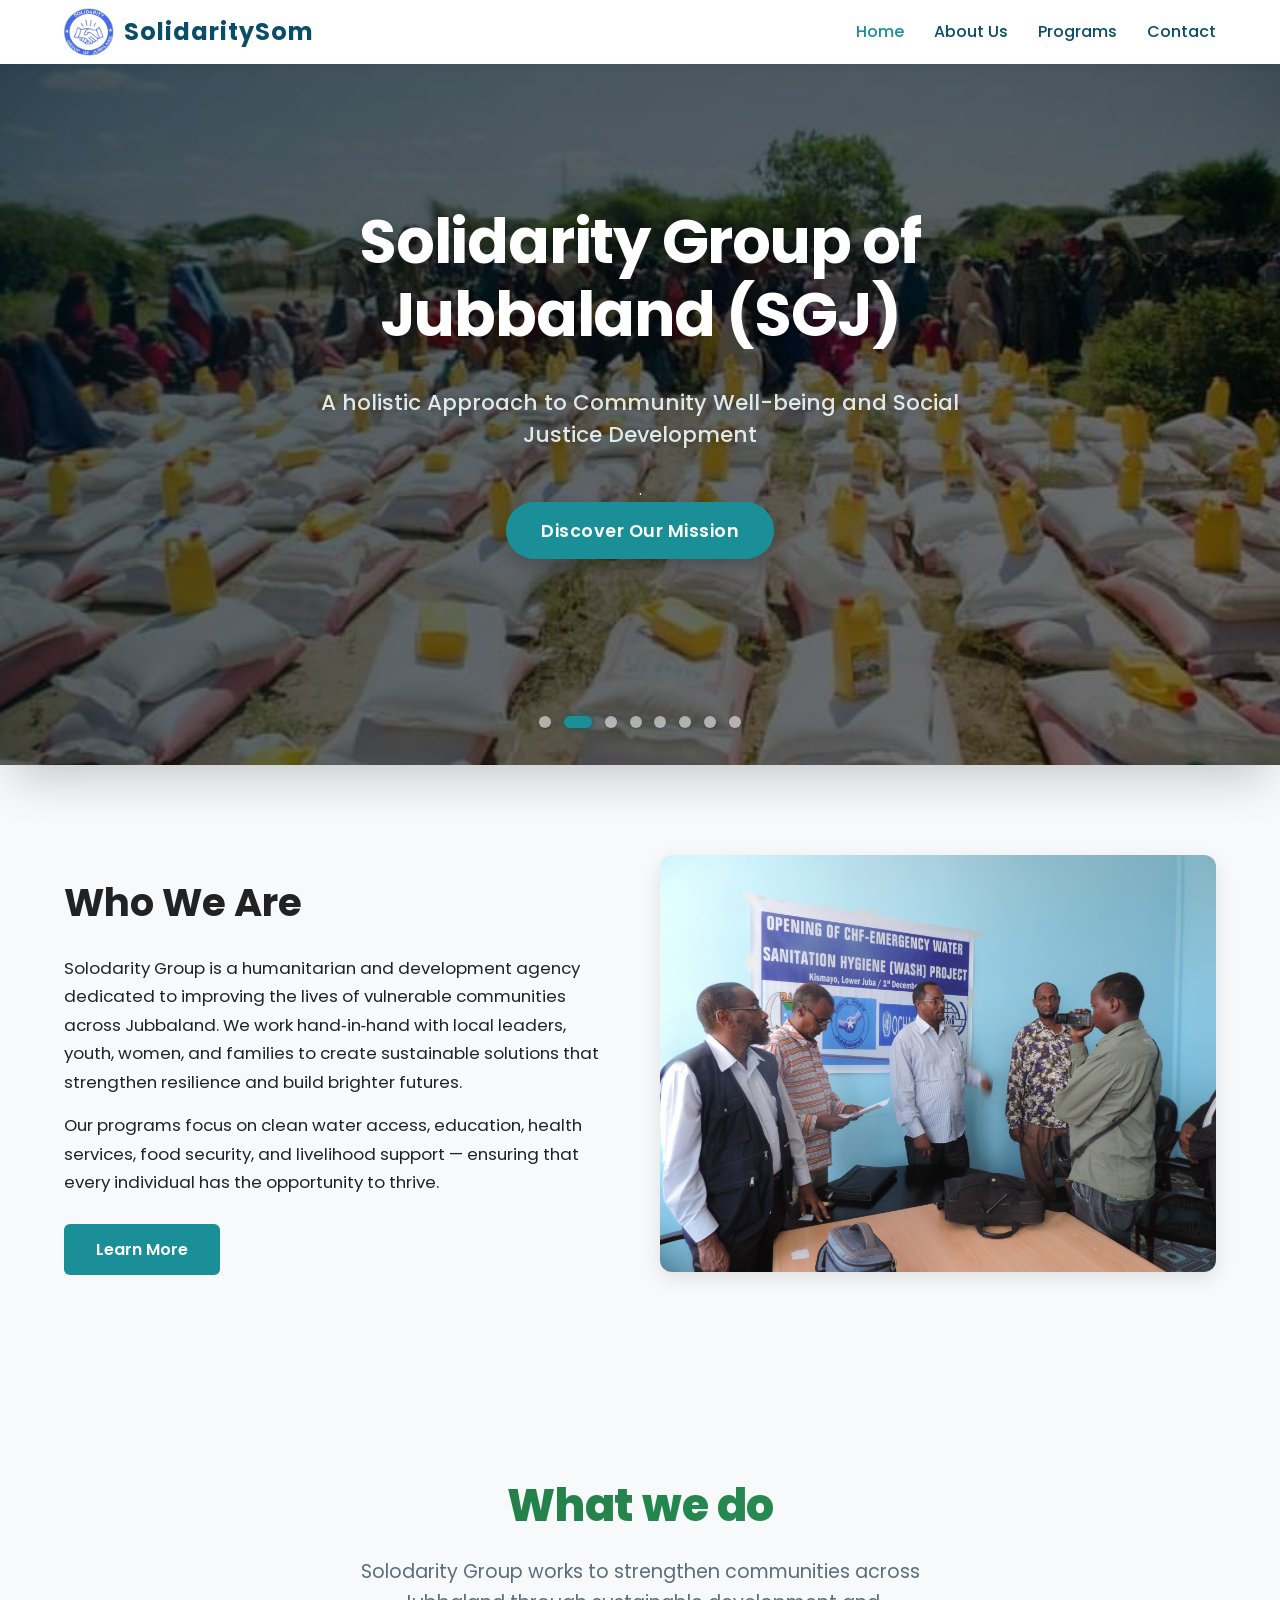
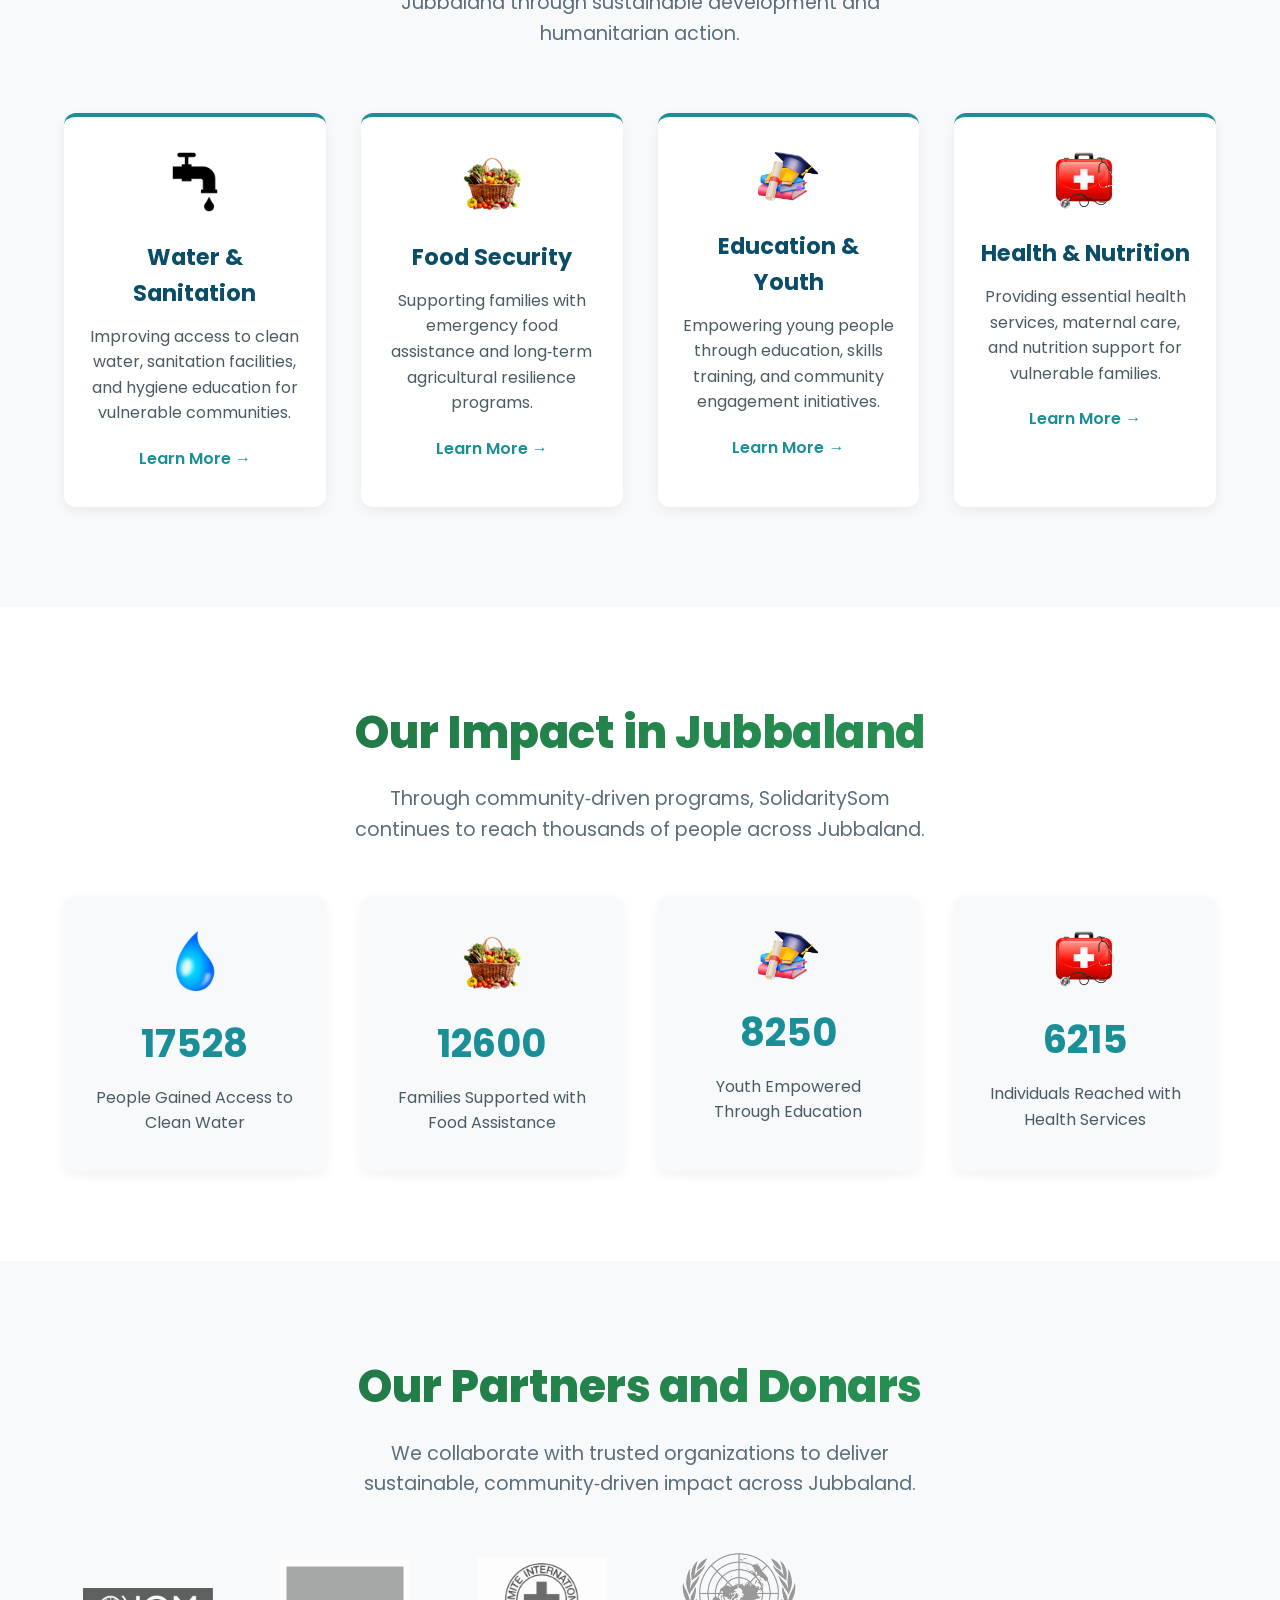
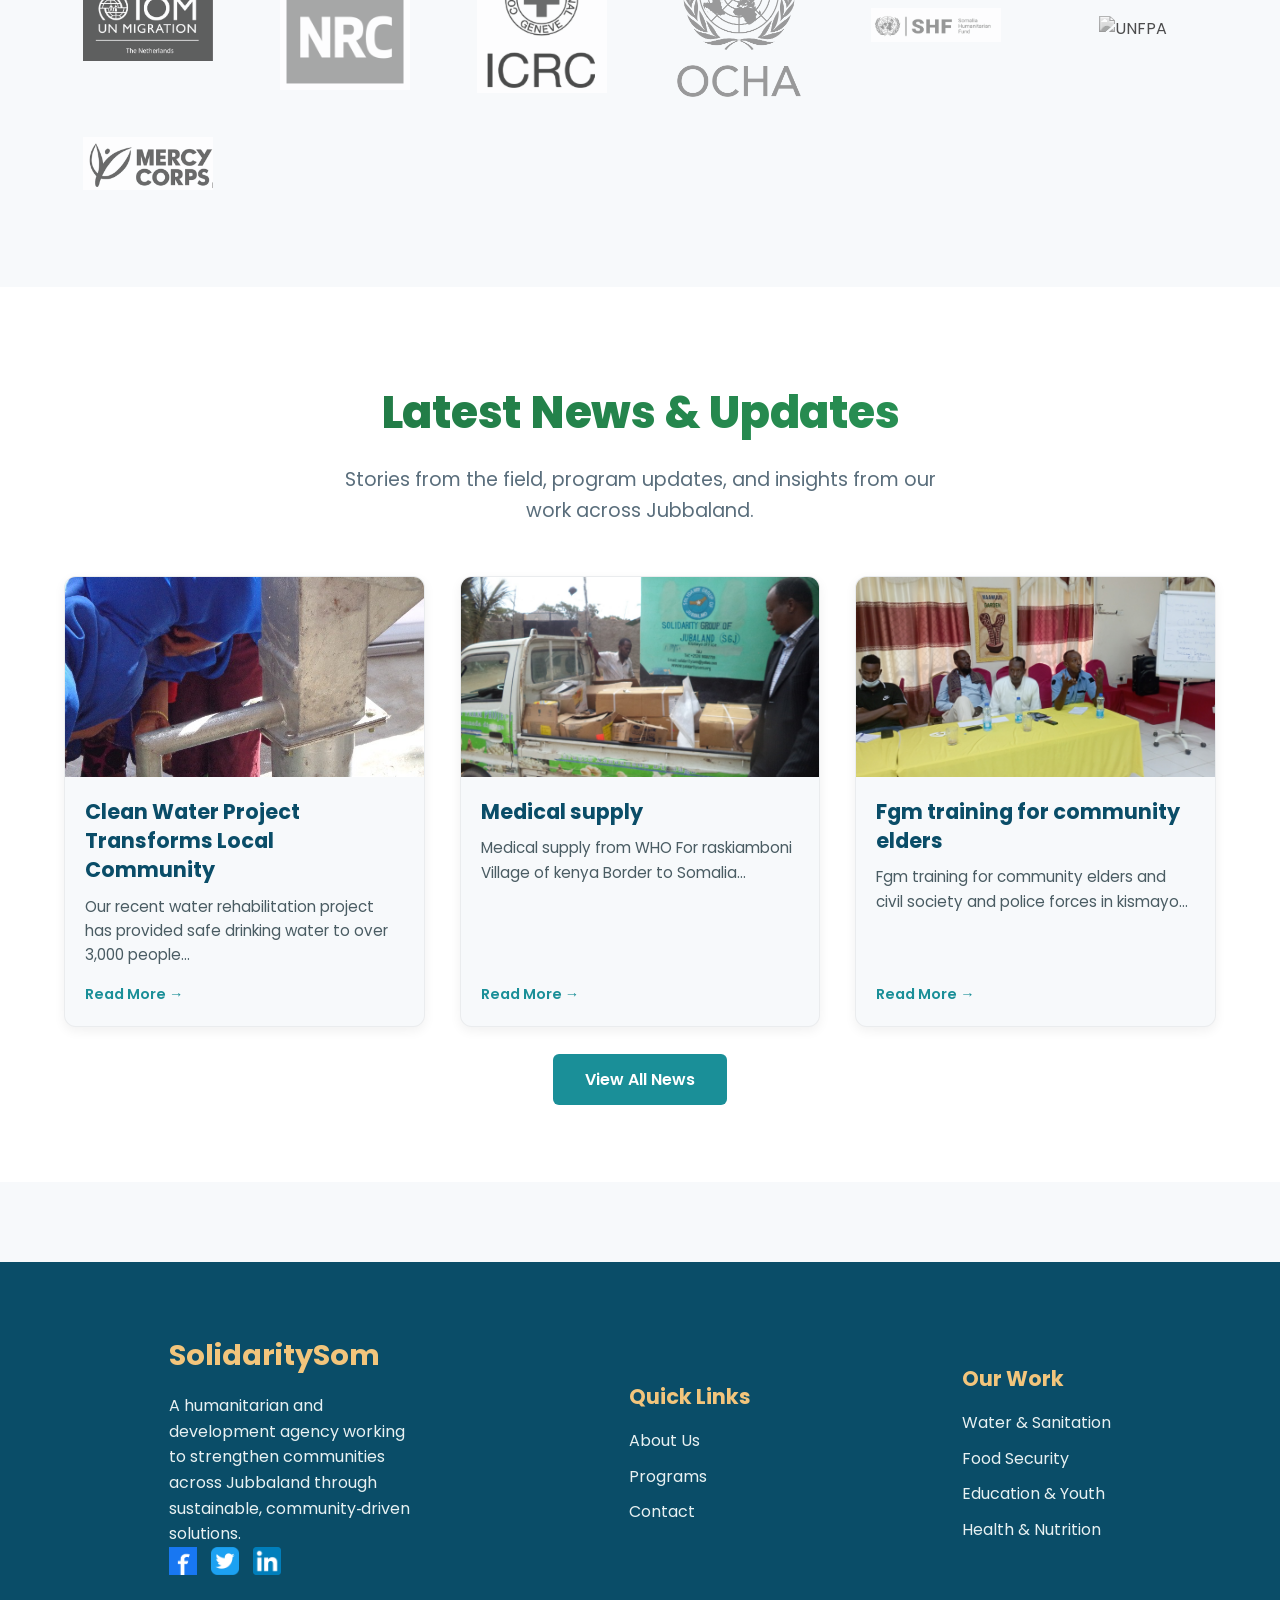
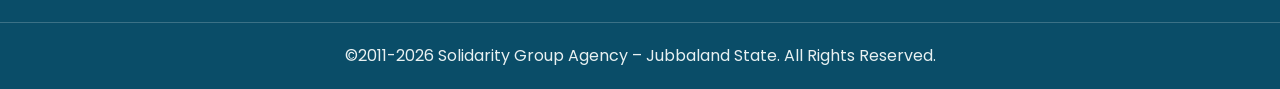
==== commit 037abf97: "Version 13" ====
--- a/index.html
+++ b/index.html
@@ -6,10 +6,8 @@
     <link rel="icon" type="image/png" href="assets/images/solidarityGroupLogo.png">
     <meta name="description" content="Is a holistic Approach to Community Well-being and Social Justice Development.">
     <title>Solidarity Group of Jubbaland State</title>
-
     <!-- Main Stylesheet -->
     <link rel="stylesheet" href="assets/css/style.css">
-
     <!-- Google Fonts -->
     <link href="https://fonts.googleapis.com/css2?family=Poppins:wght@300;400;600;700&display=swap" rel="stylesheet">
     <link rel="stylesheet" href="assets/css/index.css">
@@ -19,7 +17,6 @@
             justify-content: center;
             flex-direction: row-reverse;
             align-items: center;
-            
         }
         .logo img{
             width:50%;
